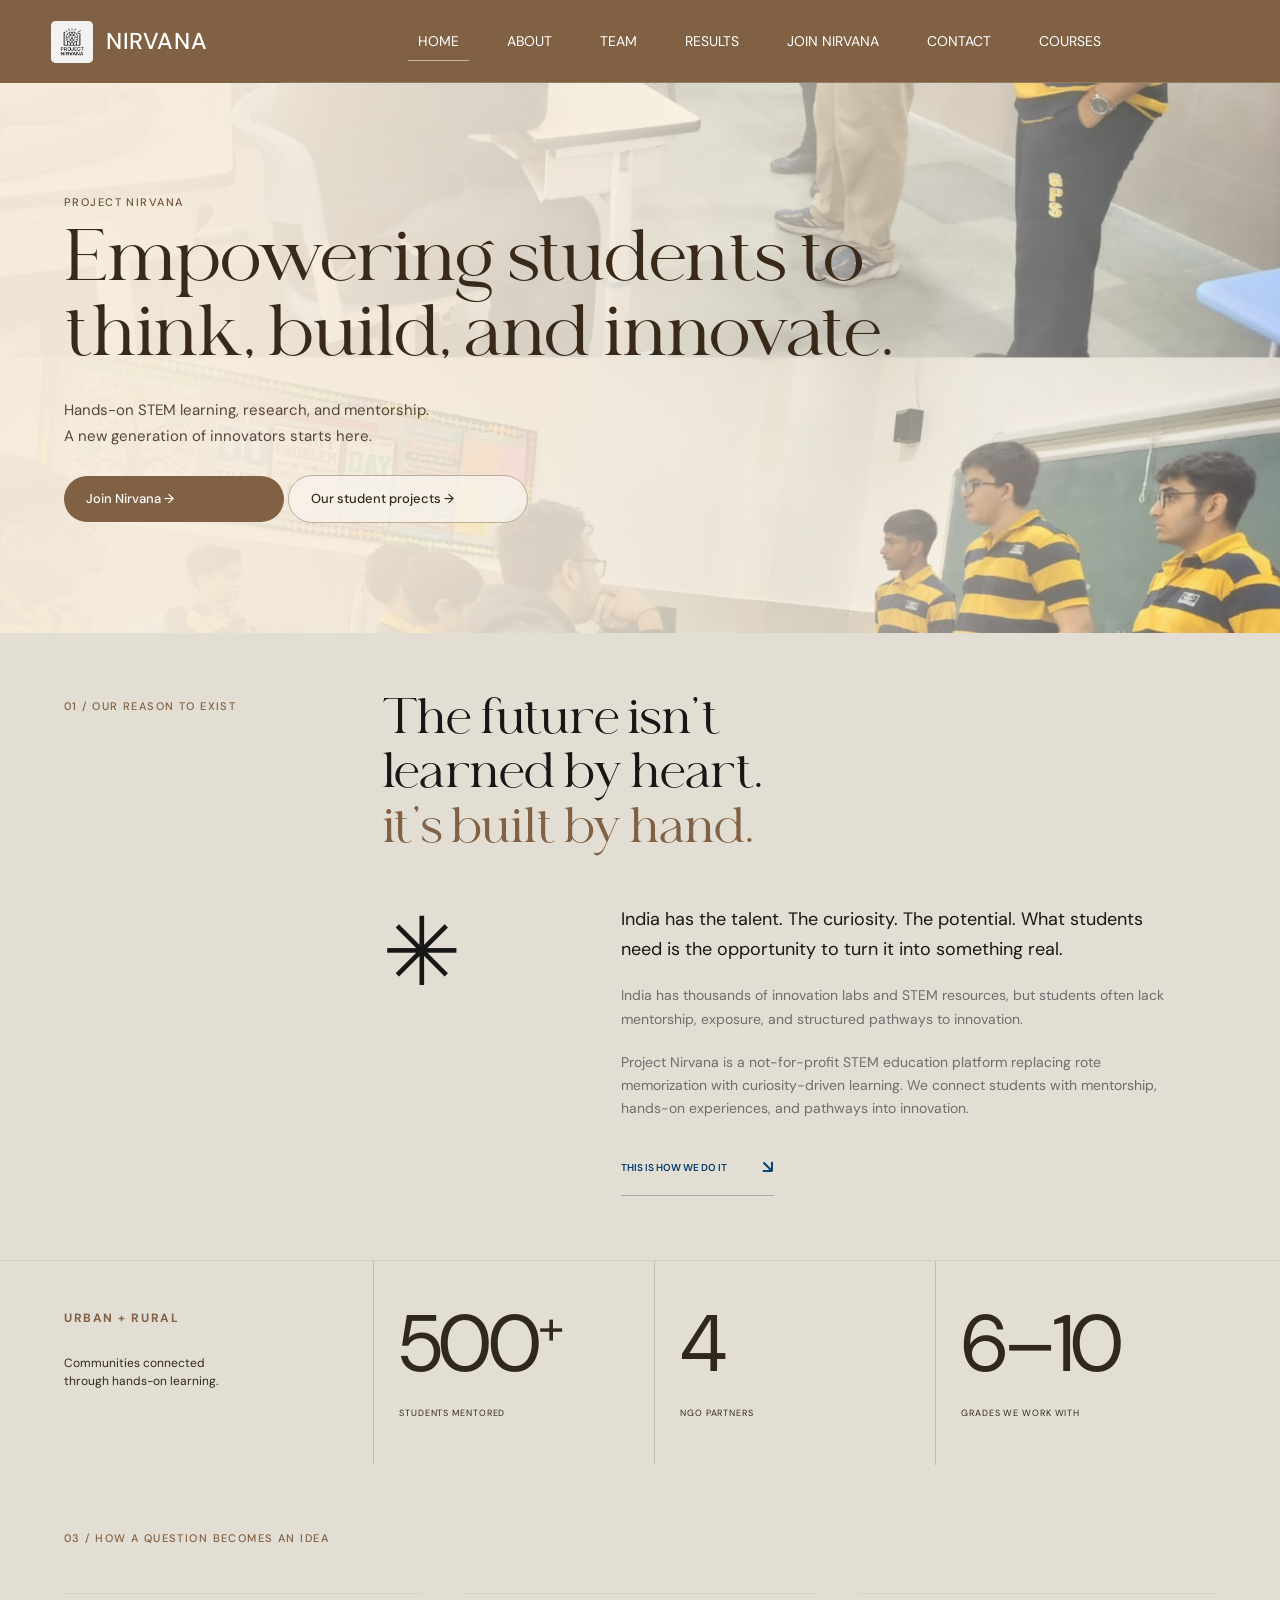
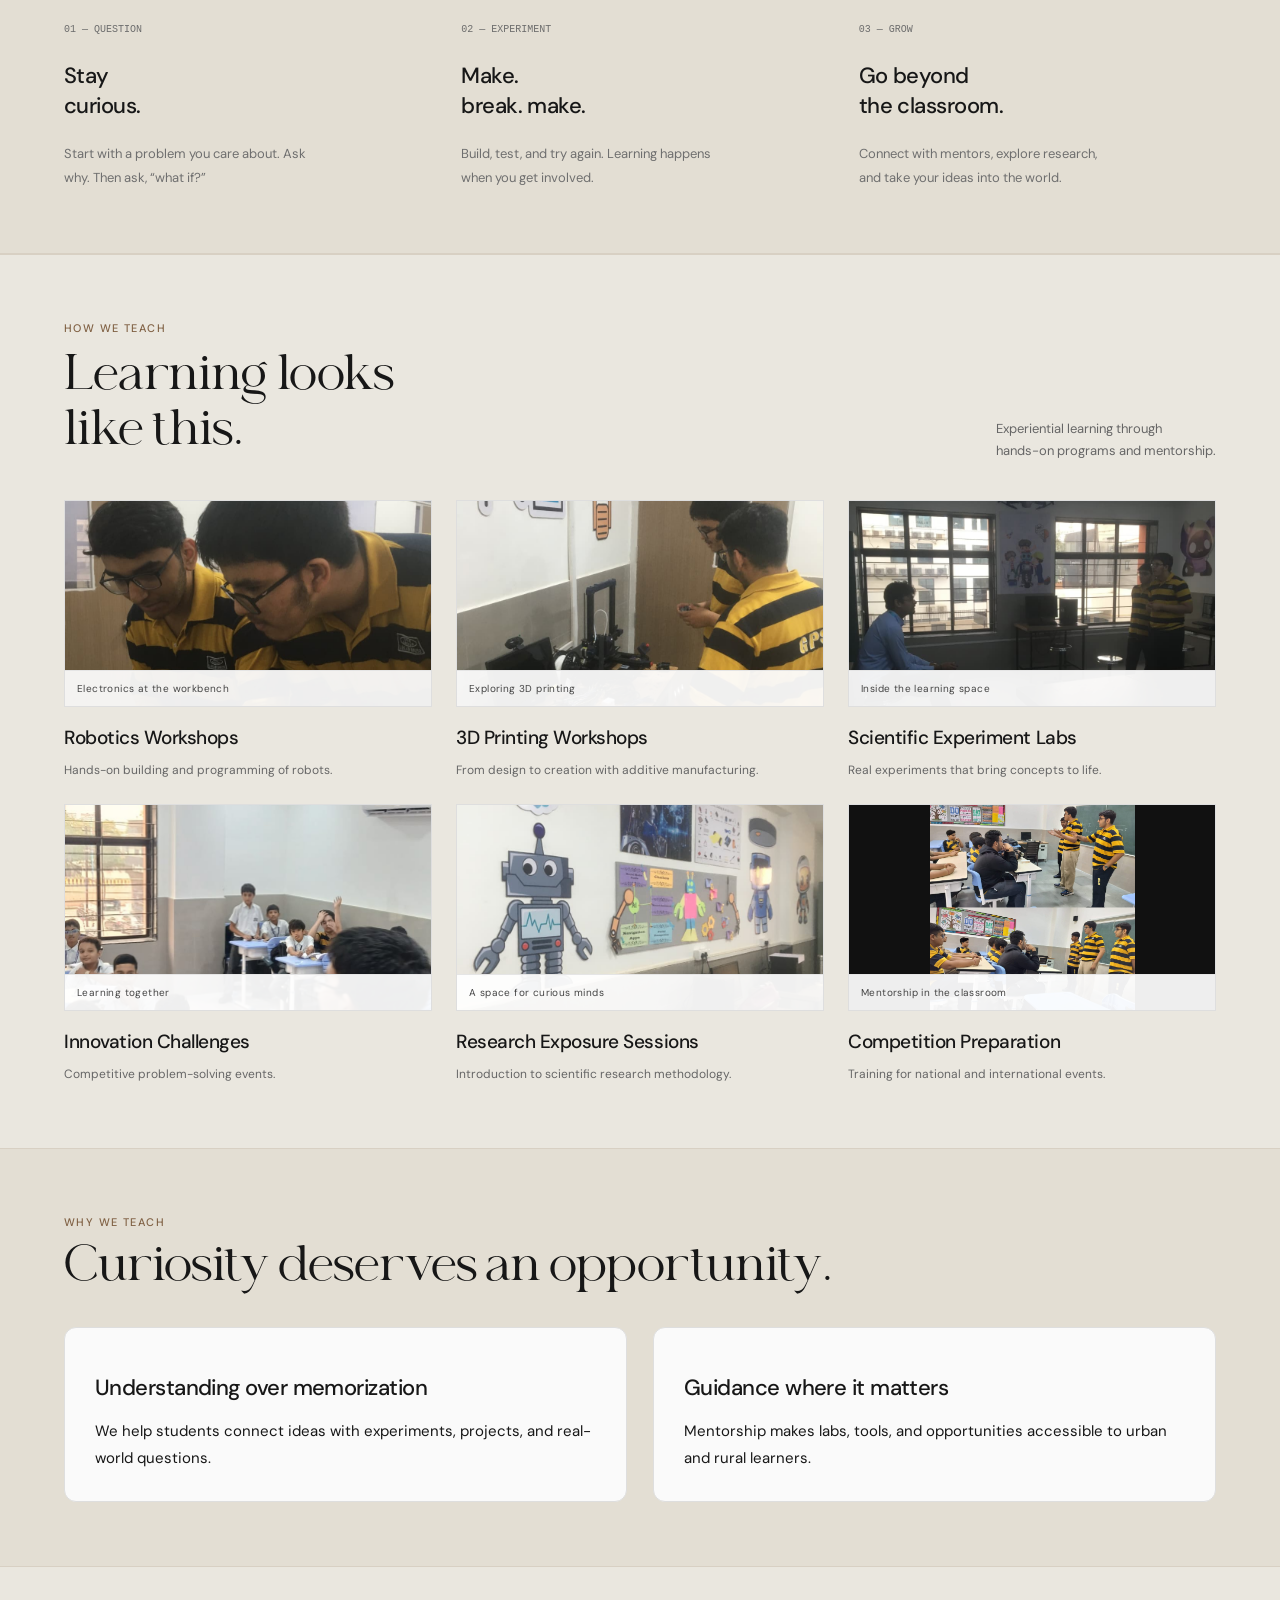
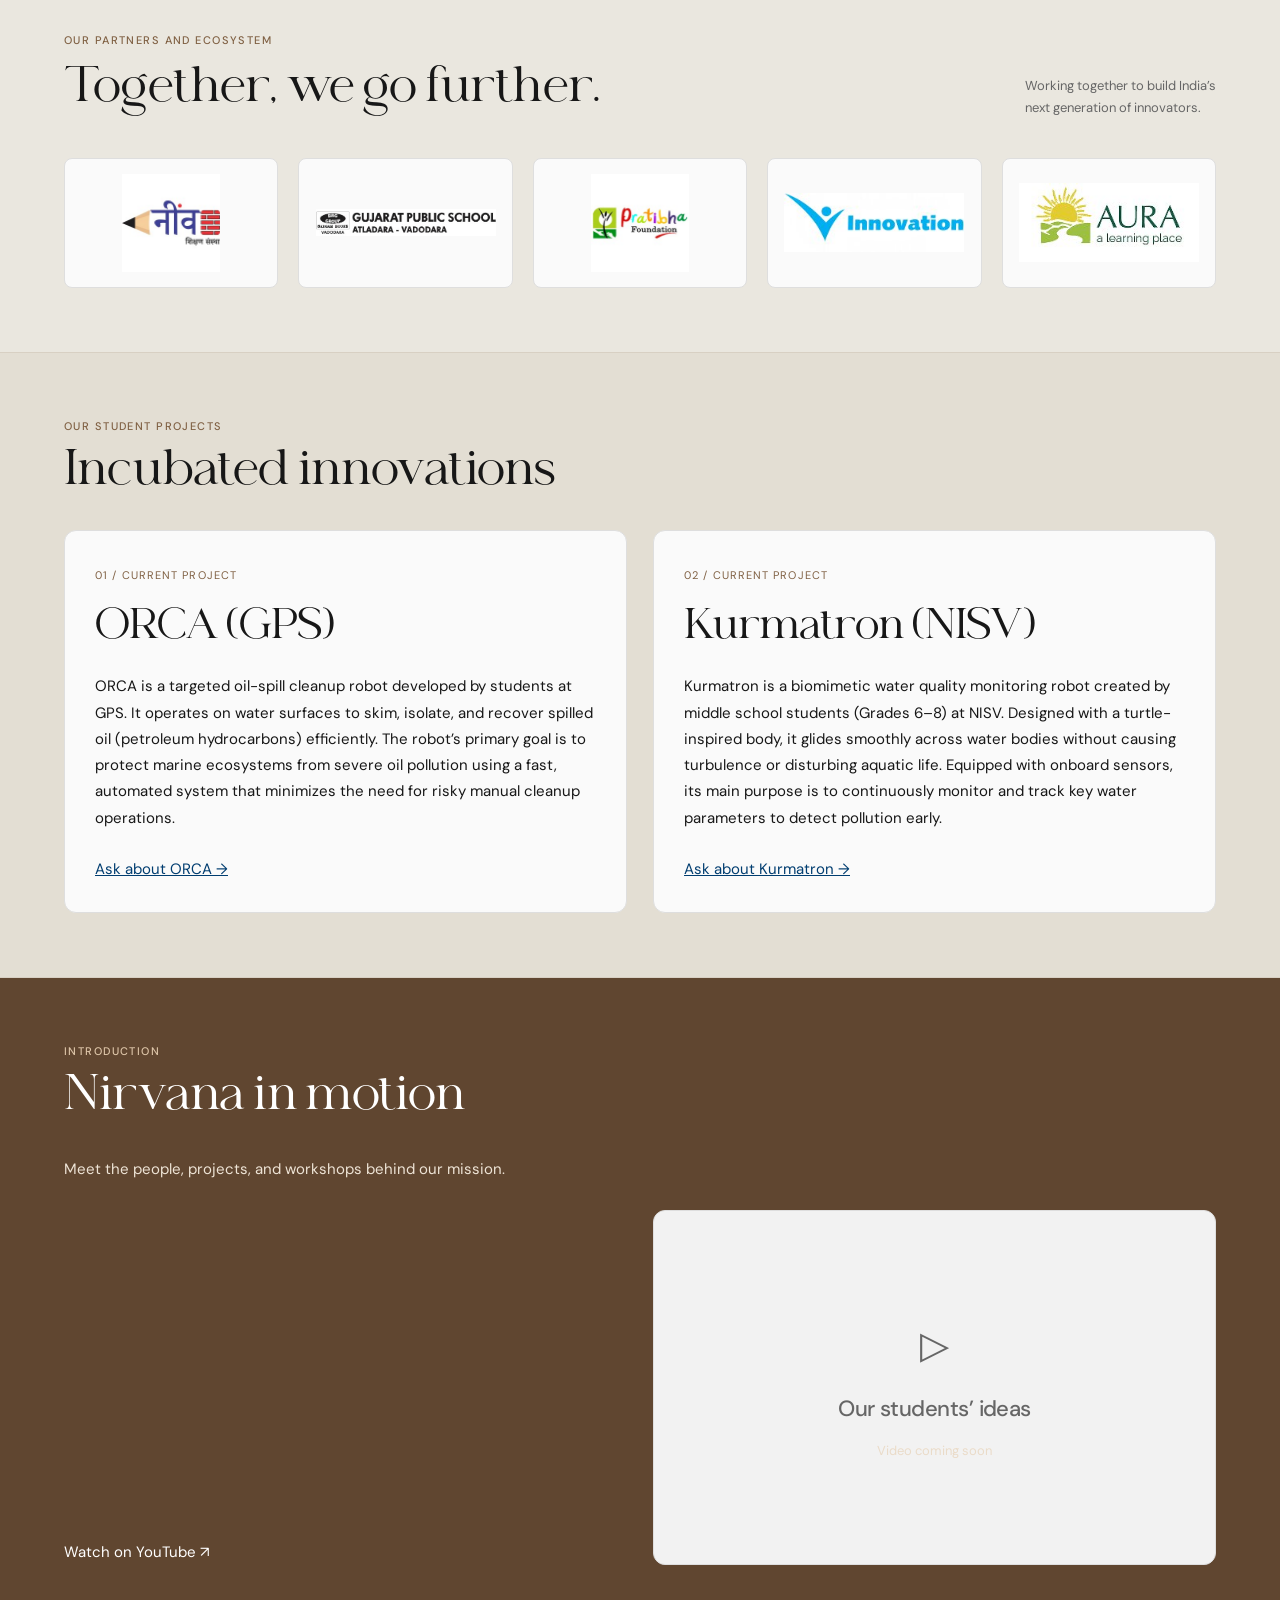
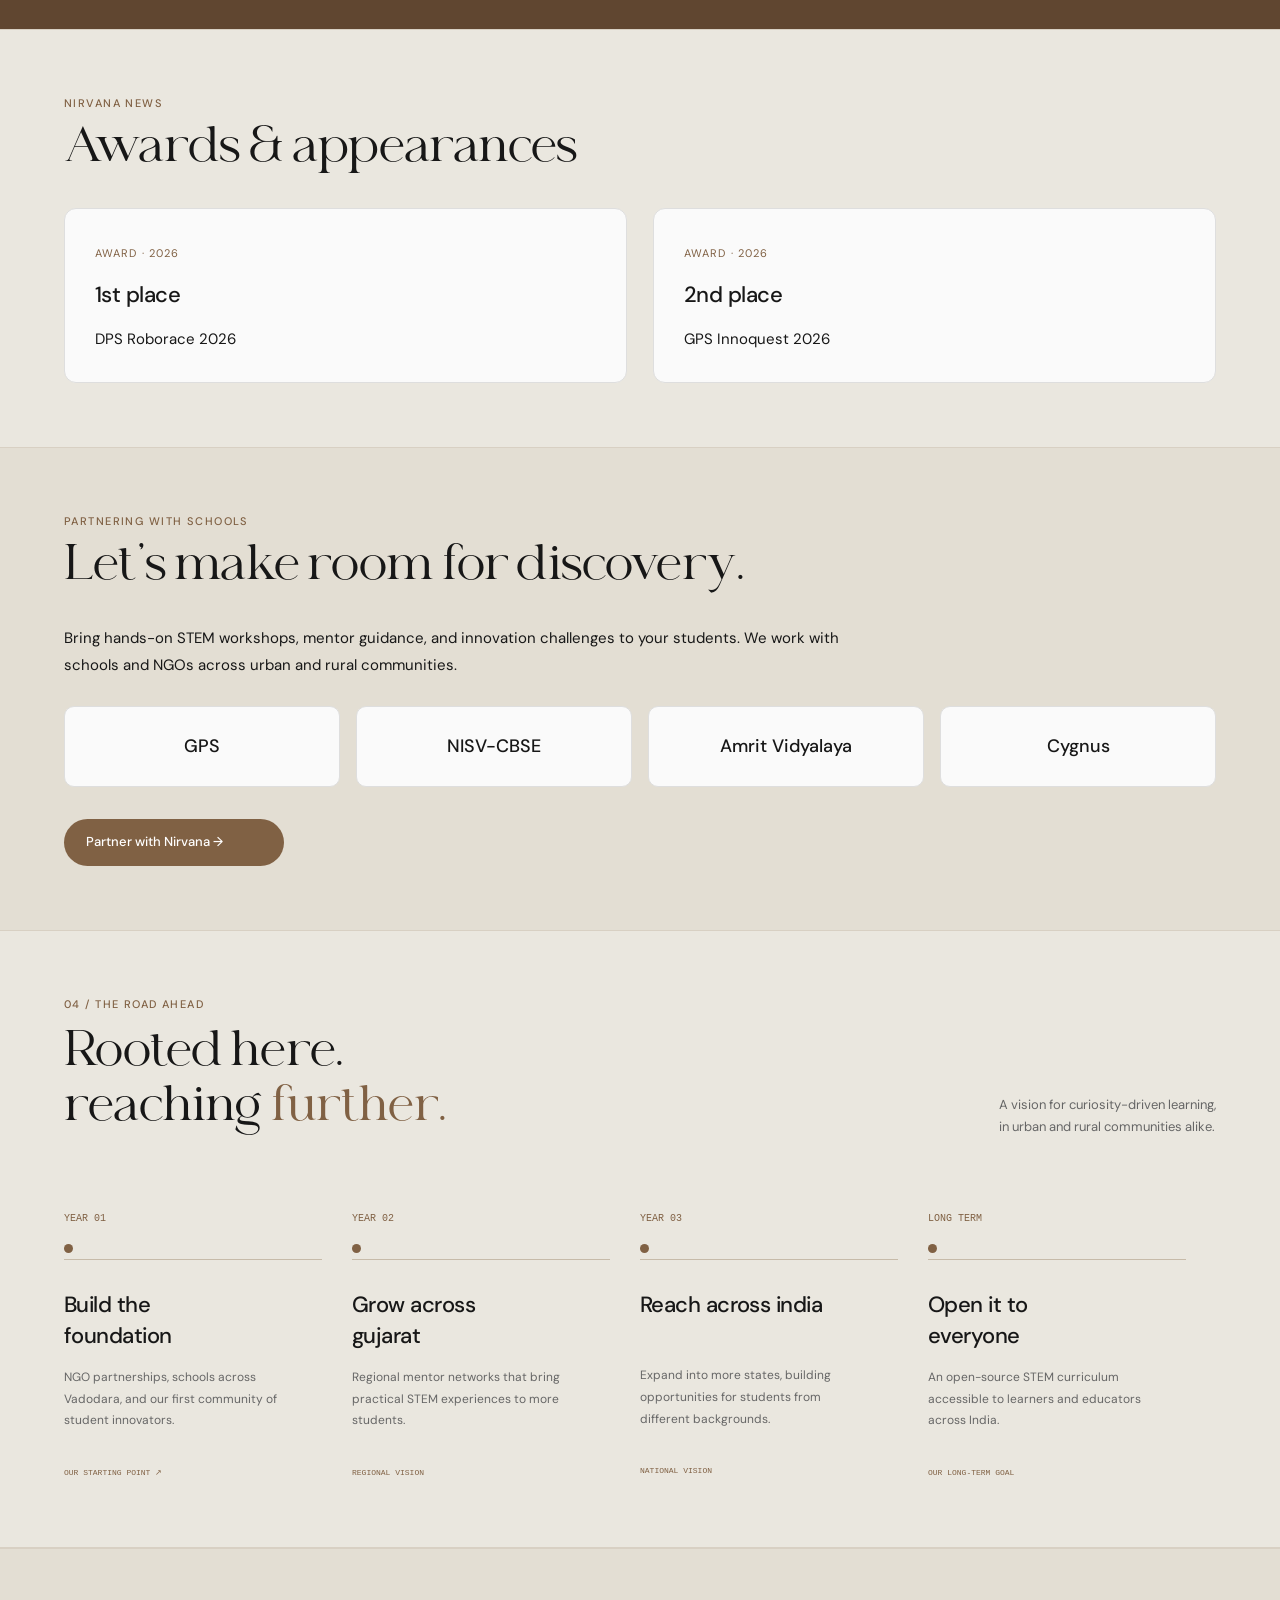
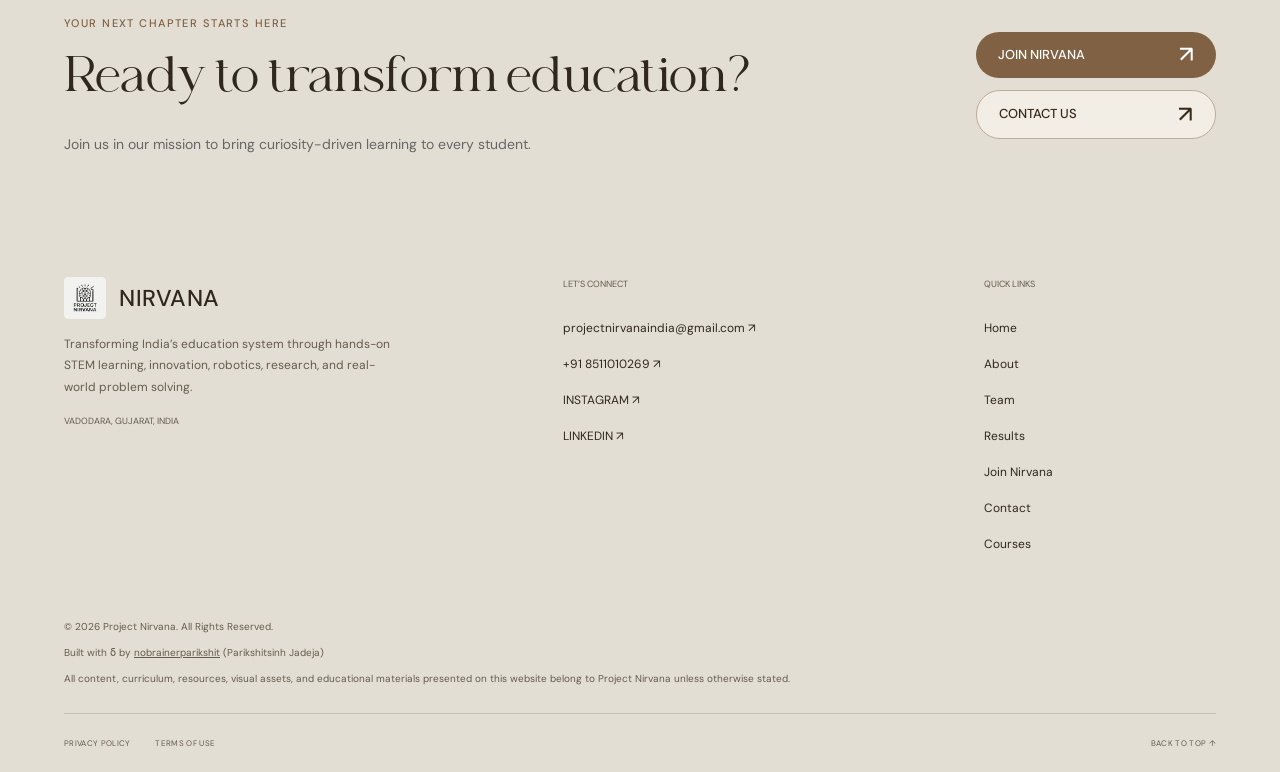
==== project-nirvana/index.html @ e5f267a8 "Add files via upload" ====
<!doctype html><html lang="en"><head><meta charset="utf-8"><meta name="viewport" content="width=device-width, initial-scale=1"><meta name="theme-color" content="#080808"><meta name="description" content="Project Nirvana — Empowering students to think, build, and innovate. Hands-on STEM learning, innovation, research, and mentorship in India."><title>Empowering students to think, build, and innovate | Project Nirvana</title><link rel="icon" href="favicon.svg" type="image/svg+xml"><link rel="stylesheet" href="style.css"><link rel="stylesheet" href="pages.css"><link rel="stylesheet" href="reference.css"><script src="script.js" defer></script><script src="contact.js" defer></script></head><body><a class="skip" href="#main">Skip to content</a><div class="progress" aria-hidden="true"></div><div class="announcement"><span><i></i>A NOT-FOR-PROFIT STEM EDUCATION INITIATIVE</span><span>VADODARA, INDIA ↗</span></div><header><a class="brand" href="index.html" aria-label="Project Nirvana home"><img class="brand-symbol" src="assets/logo/nirvana_logo.jpg" alt="" width="42" height="42">NIRVANA<span class="brand-note">PROJECT<br>INDIA</span></a><span class="header-note">SMALL QUESTIONS.<br>EXTRAORDINARY POSSIBILITIES.</span><a class="button yellow header-join" href="join.html">JOIN NIRVANA<span>↗</span></a><button class="menu-toggle" aria-label="Open navigation" aria-expanded="false" aria-controls="navigation">☰</button></header><nav id="navigation" aria-label="Main navigation"><a class="share" href="contact.html">LET’S BUILD THE FUTURE ↗</a><div><a href="index.html" aria-current="page">HOME</a><a href="about.html">ABOUT</a><a href="team.html">TEAM</a><a href="results.html">RESULTS</a><a href="join.html">JOIN NIRVANA</a><a href="contact.html">CONTACT</a><a href="courses.html">COURSES</a></div><span>INDIA / STEM</span></nav><main id="main"><section class="reference-hero"><div><span class="section-label">PROJECT NIRVANA</span><h1>Empowering students to<br>think, build, and innovate.</h1><p>Hands-on STEM learning, research, and mentorship.<br>A new generation of innovators starts here.</p><a class="button black" href="join.html">Join Nirvana →</a> <a class="button outlined" href="#projects">Our student projects →</a></div></section>

<section id="mission" class="mission light section"><div class="section-label reveal">01 / OUR REASON TO EXIST</div><div class="mission-body"><h2 class="reveal">The future isn’t<br>learned by heart.<br><span>it’s built by hand.</span></h2><div class="mission-detail reveal"><span class="asterisk" aria-hidden="true">✳</span><div><p>India has the talent. The curiosity. The potential. What students need is the opportunity to turn it into something real.</p><p class="muted">India has thousands of innovation labs and STEM resources, but students often lack mentorship, exposure, and structured pathways to innovation.</p><p class="muted">Project Nirvana is a not-for-profit STEM education platform replacing rote memorization with curiosity-driven learning. We connect students with mentorship, hands-on experiences, and pathways into innovation.</p><a class="text-link dark-link" href="#gallery">THIS IS HOW WE DO IT <span>↘</span></a></div></div></div></section>
<section id="impact" class="impact"><div class="impact-intro"><span class="eyebrow">URBAN + RURAL</span><p>Communities connected<br>through hands-on learning.</p></div><div class="stat"><strong data-count="500">500</strong><b>+</b><span>STUDENTS MENTORED</span></div><div class="stat"><strong data-count="4">4</strong><span>NGO PARTNERS</span></div><div class="stat"><strong>6–10</strong><span>GRADES WE WORK WITH</span></div></section>

<section class="method light section"><div class="section-label reveal">03 / HOW A QUESTION BECOMES AN IDEA</div><div class="method-grid"><article class="reveal"><span>01 — QUESTION</span><h3>Stay<br>curious.</h3><p>Start with a problem you care about. Ask why. Then ask, “what if?”</p></article><article class="reveal"><span>02 — EXPERIMENT</span><h3>Make.<br>break. make.</h3><p>Build, test, and try again. Learning happens when you get involved.</p></article><article class="reveal"><span>03 — GROW</span><h3>Go beyond<br>the classroom.</h3><p>Connect with mentors, explore research, and take your ideas into the world.</p></article></div></section>
<section class="section light gallery" id="gallery"><div class="section-heading reveal"><div><span class="section-label">HOW WE TEACH</span><h2>Learning looks<br>like this.</h2></div><p>Experiential learning through<br>hands-on programs and mentorship.</p></div><div class="photo-grid"><article class="reveal"><figure class="site-photo workshop-photo"><img src="assets/WhatsApp%20Image%202026-07-02%20at%2013.57.18.jpeg" alt="Students working together with electronics" loading="lazy" width="960" height="1280"><figcaption>Electronics at the workbench</figcaption></figure><h3>Robotics Workshops</h3><p>Hands-on building and programming of robots.</p></article><article class="reveal"><figure class="site-photo workshop-photo"><img src="assets/rw.jpeg" alt="Students beside a 3D printer and electronic components" loading="lazy" width="960" height="1280"><figcaption>Exploring 3D printing</figcaption></figure><h3>3D Printing Workshops</h3><p>From design to creation with additive manufacturing.</p></article><article class="reveal"><figure class="site-photo workshop-photo"><img src="assets/WhatsApp%20Image%202026-07-02%20at%2013.57.19.jpeg" alt="Tables and equipment in the science learning space" loading="lazy" width="960" height="1280"><figcaption>Inside the learning space</figcaption></figure><h3>Scientific Experiment Labs</h3><p>Real experiments that bring concepts to life.</p></article><article class="reveal"><figure class="site-photo workshop-photo"><img src="assets/workshops/1.jpeg" alt="A classroom session with students and mentors" loading="lazy" width="960" height="1280"><figcaption>Learning together</figcaption></figure><h3>Innovation Challenges</h3><p>Competitive problem-solving events.</p></article><article class="reveal"><figure class="site-photo workshop-photo"><img src="assets/WhatsApp%20Image%202026-07-02%20at%2013.57.20%20(1).jpeg" alt="Science and technology displays on the classroom wall" loading="lazy" width="960" height="1280"><figcaption>A space for curious minds</figcaption></figure><h3>Research Exposure Sessions</h3><p>Introduction to scientific research methodology.</p></article><article class="reveal"><figure class="site-photo workshop-photo collage-photo"><img src="assets/workshops/2.jpeg" alt="Two photographs of mentors presenting to students" loading="lazy" width="960" height="1280"><figcaption>Mentorship in the classroom</figcaption></figure><h3>Competition Preparation</h3><p>Training for national and international events.</p></article></div></section><section class="section new-section"><span class="section-label">WHY WE TEACH</span><h2>Curiosity deserves an opportunity.</h2><div class="new-grid"><article><h3>Understanding over memorization</h3><p>We help students connect ideas with experiments, projects, and real-world questions.</p></article><article><h3>Guidance where it matters</h3><p>Mentorship makes labs, tools, and opportunities accessible to urban and rural learners.</p></article></div></section><section class="section light partners-section"><div class="section-heading reveal"><div><span class="section-label">OUR PARTNERS AND ECOSYSTEM</span><h2>Together, we go further.</h2></div><p>Working together to build India’s<br>next generation of innovators.</p></div><div class="partner-strip"><div><img src="assets/partners/neev.jpg" alt="Neev Shikshan Sanstha" loading="lazy" width="180" height="100"></div><div><img src="assets/partners/gps.jpg" alt="Gujarat Public School, Atladara, Vadodara" loading="lazy" width="180" height="100"></div><div><img src="assets/partners/pratibha.jpg" alt="Pratibha Foundation" loading="lazy" width="180" height="100"></div><div><img src="assets/partners/VIC.jpg" alt="V Innovation" loading="lazy" width="180" height="100"></div><div><img src="assets/partners/aura.jpg" alt="Aura — a learning place" loading="lazy" width="180" height="100"></div></div></section>
<div id="projects"><section class="section new-section"><span class="section-label">OUR STUDENT PROJECTS</span><h2>Incubated innovations</h2><div class="new-grid"><article class="innovation"><span>01 / CURRENT PROJECT</span><h3>ORCA (GPS)</h3><p>ORCA is a targeted oil-spill cleanup robot developed by students at GPS. It operates on water surfaces to skim, isolate, and recover spilled oil (petroleum hydrocarbons) efficiently. The robot’s primary goal is to protect marine ecosystems from severe oil pollution using a fast, automated system that minimizes the need for risky manual cleanup operations.</p><a href="contact.html">Ask about ORCA →</a></article><article class="innovation"><span>02 / CURRENT PROJECT</span><h3>Kurmatron (NISV)</h3><p>Kurmatron is a biomimetic water quality monitoring robot created by middle school students (Grades 6–8) at NISV. Designed with a turtle-inspired body, it glides smoothly across water bodies without causing turbulence or disturbing aquatic life. Equipped with onboard sensors, its main purpose is to continuously monitor and track key water parameters to detect pollution early.</p><a href="contact.html">Ask about Kurmatron →</a></article></div></section></div><section class="section new-section"><span class="section-label">INTRODUCTION</span><h2>Nirvana in motion</h2><p>Meet the people, projects, and workshops behind our mission.</p><div class="new-grid"><div class="video-embed"><iframe src="https://www.youtube-nocookie.com/embed/5jcJ8ZbmPCk" title="Project Nirvana video" loading="lazy" allow="accelerometer; autoplay; clipboard-write; encrypted-media; gyroscope; picture-in-picture; web-share" referrerpolicy="strict-origin-when-cross-origin" allowfullscreen></iframe><a href="https://youtu.be/5jcJ8ZbmPCk" target="_blank" rel="noopener noreferrer">Watch on YouTube ↗</a></div><div class="video-slot"><span>▷</span><h3>Our students’ ideas</h3><p>Video coming soon</p></div></div></section><section class="section new-section"><span class="section-label">NIRVANA NEWS</span><h2>Awards & appearances</h2><div class="new-grid"><article class="award"><span>AWARD · 2026</span><h3>1st place</h3><p>DPS Roborace 2026</p></article><article class="award"><span>AWARD · 2026</span><h3>2nd place</h3><p>GPS Innoquest 2026</p></article></div></section><section class="section new-section"><span class="section-label">PARTNERING WITH SCHOOLS</span><h2>Let’s make room for discovery.</h2><p>Bring hands-on STEM workshops, mentor guidance, and innovation challenges to your students. We work with schools and NGOs across urban and rural communities.</p><ul class="school-partners" aria-label="Partner schools"><li>GPS</li><li>NISV-CBSE</li><li>Amrit Vidyalaya</li><li>Cygnus</li></ul><a class="button black" href="contact.html">Partner with Nirvana →</a></section><section id="vision" class="vision section"><div class="section-heading reveal"><div><span class="section-label">04 / THE ROAD AHEAD</span><h2>Rooted here.<br>reaching <em>further.</em></h2></div><p>A vision for curiosity-driven learning,<br>in urban and rural communities alike.</p></div><div class="roadmap"><article class="reveal"><span>YEAR 01</span><i></i><h3>Build the foundation</h3><p>NGO partnerships, schools across Vadodara, and our first community of student innovators.</p><b>OUR STARTING POINT ↗</b></article><article class="reveal"><span>YEAR 02</span><i></i><h3>Grow across gujarat</h3><p>Regional mentor networks that bring practical STEM experiences to more students.</p><b>REGIONAL VISION</b></article><article class="reveal"><span>YEAR 03</span><i></i><h3>Reach across india</h3><p>Expand into more states, building opportunities for students from different backgrounds.</p><b>NATIONAL VISION</b></article><article class="reveal"><span>LONG TERM</span><i></i><h3>Open it to everyone</h3><p>An open-source STEM curriculum accessible to learners and educators across India.</p><b>OUR LONG-TERM GOAL</b></article></div></section>
<section class="page-cta light"><div><span class="section-label">YOUR NEXT CHAPTER STARTS HERE</span><h2>Ready to transform education?</h2><p>Join us in our mission to bring curiosity-driven learning to every student.</p></div><div class="cta-buttons"><a class="button black" href="join.html">JOIN NIRVANA<span>↗</span></a><a class="button outlined" href="contact.html">CONTACT US<span>↗</span></a></div></section>
</main><footer><div class="footer-top"><div><a class="brand" href="index.html"><img class="brand-symbol" src="assets/logo/nirvana_logo.jpg" alt="" width="42" height="42">NIRVANA<span class="brand-note">PROJECT<br>INDIA</span></a><p>Transforming India’s education system through hands-on STEM learning, innovation, robotics, research, and real-world problem solving.</p><span>VADODARA, GUJARAT, INDIA</span></div><div><span>LET’S CONNECT</span><a href="mailto:projectnirvanaindia@gmail.com">projectnirvanaindia@gmail.com ↗</a><a href="https://wa.me/9185111010269" target="_blank" rel="noopener">+91 8511010269 ↗</a><a href="https://www.instagram.com/project_nirvanaindia/" target="_blank" rel="noopener">INSTAGRAM ↗</a><a href="https://www.linkedin.com/company/the-project-nirvana/" target="_blank" rel="noopener">LINKEDIN ↗</a></div><div><span>QUICK LINKS</span><a href="index.html">Home</a><a href="about.html">About</a><a href="team.html">Team</a><a href="results.html">Results</a><a href="join.html">Join Nirvana</a><a href="contact.html">Contact</a><a href="courses.html">Courses</a></div></div><div class="footer-credits"><p>© 2026 Project Nirvana. All Rights Reserved.</p><p>Built with ẟ by <a href="https://pariksh1t.netlify.app" target="_blank" rel="noopener">nobrainerparikshit</a> (Parikshitsinh Jadeja)</p><p>All content, curriculum, resources, visual assets, and educational materials presented on this website belong to Project Nirvana unless otherwise stated.</p></div><div class="footer-bottom"><a href="privacy.html">PRIVACY POLICY</a><a href="terms.html">TERMS OF USE</a><a href="#">BACK TO TOP ↑</a></div></footer></body></html>
---- project-nirvana/style.css ----
@import url('https://fonts.googleapis.com/css2?family=Barlow+Condensed:wght@600;700;800&family=DM+Sans:wght@400;500;600;700&display=swap');
:root{--ink:#131313;--yellow:#eeeeee;--paper:#ededed;--muted:#9c9c9c;--line:#363636}*{box-sizing:border-box}html{scroll-behavior:smooth;scroll-padding-top:24px}body{margin:0;background:var(--ink);color:var(--paper);font:14px 'DM Sans',Arial,sans-serif}a{color:inherit;text-decoration:none}button{font:inherit;color:inherit;cursor:pointer}button,a,summary{-webkit-tap-highlight-color:transparent}a:focus-visible,button:focus-visible,summary:focus-visible{outline:3px solid #979797;outline-offset:5px}::selection{background:var(--yellow);color:var(--ink)}.skip{position:fixed;top:-80px;left:10px;background:var(--yellow);color:var(--ink);padding:15px;z-index:30}.skip:focus{top:10px}.progress{position:fixed;top:0;left:0;width:0;height:3px;background:var(--yellow);z-index:40}.announcement{display:flex;justify-content:space-between;background:#232323;padding:10px 3%;font-size:10px;letter-spacing:.08em;border-bottom:1px solid var(--line)}.announcement i,.pulse{display:inline-block;width:6px;height:6px;background:var(--yellow);border-radius:50%;margin-right:8px}.small-arrow{margin-left:30px}header{height:90px;display:flex;align-items:center;border-bottom:1px solid var(--line);padding-left:3%;gap:40px}.brand{font-size:40px;font-weight:800;letter-spacing:-3px;display:flex;align-items:center;white-space:nowrap}.brand-i{color:var(--yellow)}.brand-note{font-size:8px;line-height:1.3;letter-spacing:.02em;font-weight:500;border-left:1px solid #7c7c7c;margin-left:16px;padding-left:13px}.header-note{font-size:10px;line-height:1.6;letter-spacing:.05em;margin-left:auto;margin-right:15px}.button{min-height:58px;display:inline-flex;align-items:center;justify-content:space-between;gap:35px;padding:20px 27px;font-size:12px;font-weight:700;transition:background .25s,color .25s,transform .25s}.button span{font-size:23px;line-height:.6;transition:transform .25s}.button:hover span{transform:translate(3px,-3px)}.yellow{background:var(--yellow);color:var(--ink)}.yellow:hover{background:#ffffff}.header-join{align-self:stretch;min-width:235px}.menu-toggle{display:none}nav{display:flex;justify-content:space-between;align-items:center;padding:16px 3%;font-size:10px;color:#b7b7b7;border-bottom:1px solid var(--line)}nav div{display:flex;gap:30px}nav a:hover{color:var(--yellow)}nav>span{font-size:9px}.share{color:#828282}.hero{position:relative;overflow:hidden;min-height:695px;padding:28px 3% 0;background:radial-gradient(ellipse at 77% 45%,#404040 0, #252525 28%,#161616 61%)}.hero-grid{position:absolute;inset:0;background-image:linear-gradient(#e4e4e409 1px,transparent 1px),linear-gradient(90deg,#e4e4e409 1px,transparent 1px);background-size:70px 70px;mask-image:linear-gradient(90deg,transparent,black)}.hero-top{position:relative;display:flex;justify-content:space-between;z-index:2}.eyebrow{font-size:10px;letter-spacing:.08em}.pulse{animation:pulse 2s infinite}#motion-toggle{border:0;background:none;color:#b4b4b4;font-size:9px}.hero-copy{position:relative;z-index:2;padding-top:43px;width:65%}h1,h2,h3,p{margin:0}h1,h2,h3{font-family:'Barlow Condensed','Arial Narrow',Impact,sans-serif;font-weight:700;letter-spacing:-.025em}h1{font-size:clamp(76px,8.4vw,137px);line-height:.87}.line{display:block;overflow:hidden}.line>span{display:block;animation:enter 1s cubic-bezier(.16,1,.3,1) both}.line:nth-child(2)>span{animation-delay:.12s}.line:nth-child(3)>span{animation-delay:.24s}em{font-style:normal}h1 em:not(.yellow-text){color:#f1f1f1}.yellow-text{color:var(--yellow)}.hero-copy p{font-size:14px;line-height:1.65;color:#c2c2c2;margin:26px 0}.hero-actions{display:flex;align-items:center;gap:26px}.text-link{display:inline-flex;align-items:center;gap:35px;font-size:10px;font-weight:600;border-bottom:1px solid #686868;padding:12px 0;transition:color .2s}.text-link:hover{color:var(--yellow)}.text-link span{font-size:18px}.hero-bottom{position:relative;z-index:2;border-top:1px solid #5b5b5b66;display:flex;justify-content:space-between;margin-top:48px;padding:20px 0;font-size:9px;letter-spacing:.06em;color:#a1a1a1}.lab-art{position:absolute;right:1%;top:75px;width:47%;height:530px}.robot{position:absolute;inset:0;width:100%;height:100%;filter:drop-shadow(0 35px 25px #00000066);animation:float 6s ease-in-out infinite;transform:rotate(-7deg)}.orbit{position:absolute;border:1px solid #dadada28;border-radius:50%;left:10%;top:6%;width:83%;aspect-ratio:1}.orbit-a{transform:rotate(-30deg) scaleY(.65)}.orbit-b{transform:rotate(38deg) scaleX(.6)}.orbit-c{inset:7% auto auto 11%;animation:orbit 30s linear infinite}.orbit-c:after{content:'';position:absolute;top:15%;left:13%;height:8px;width:8px;border-radius:50%;background:var(--yellow);box-shadow:0 0 25px #eeeeeeaa}.art-label{font:9px/1.8 monospace;color:#cacaca;position:absolute;letter-spacing:.04em}.art-label span{color:#8a8a8a}.top-label{top:0;right:10px}.bottom-label{left:15%;bottom:0}.coordinate{font:9px/1.5 monospace;color:#707070;position:absolute;right:0;bottom:0}.art-cross{position:absolute;font:24px monospace;color:#a4a4a4}.cross-a{top:10%;left:10%}.cross-b{bottom:14%;right:4%}.spark{animation:pulse 3s infinite}.ticker{background:var(--yellow);color:var(--ink);overflow:hidden;border-block:1px solid var(--yellow);padding:16px 0}.ticker>div{display:flex;width:max-content;animation:marquee 27s linear infinite}.ticker span{white-space:nowrap;font-family:'Barlow Condensed',Impact,sans-serif;font-weight:700;font-size:43px;letter-spacing:-.01em}.ticker b{font-size:36px;margin:0 35px;font-weight:500}.section{padding:100px 5%}.light{background:var(--paper);color:var(--ink)}.section-label{font-size:10px;letter-spacing:.08em;display:block}.mission{display:grid;grid-template-columns:1fr 3fr;gap:40px}.mission h2{font-size:clamp(50px,5.8vw,86px);line-height:.98}.mission h2 span{color:#818181}.mission-detail{display:grid;grid-template-columns:1fr 3fr;gap:40px;margin-top:45px}.asterisk{font-size:95px;line-height:1}.mission-detail p{font-size:18px;line-height:1.65;max-width:560px}.mission-detail .muted{font-size:14px;color:#6e6e6e;margin:20px 0}.dark-link{color:var(--ink);border-color:#aaaaaa}.dark-link:hover{color:#5f5f5f}.impact{display:grid;grid-template-columns:1.1fr 1fr 1fr 1fr;background:var(--yellow);color:var(--ink);padding:0 5%}.impact>div{padding:43px 25px;border-left:1px solid #14141433}.impact>div:first-child{border-left:0;padding-left:0}.impact-intro .eyebrow{font-size:12px;font-weight:700;line-height:1.5}.impact-intro p{font-size:12px;margin-top:23px;line-height:1.5}.stat strong,.stat b{font:700 80px/1 'Barlow Condensed',Impact,sans-serif}.stat b{font-size:48px;vertical-align:top}.stat>span{display:block;font-size:9px;letter-spacing:.1em;margin-top:22px}.section-heading{display:flex;align-items:end;justify-content:space-between;gap:35px;margin-bottom:50px}.section-heading h2{font-size:clamp(50px,6vw,84px);line-height:.98;margin-top:24px}.section-heading h2 em{color:var(--yellow)}.section-heading p{font-size:13px;line-height:1.7;color:#a3a3a3}.program-layout{display:grid;grid-template-columns:1fr 1.35fr;gap:5%}.program-art{min-height:415px;background:#2c2c2c;position:relative;overflow:hidden;padding:24px;display:flex;flex-direction:column;justify-content:space-between}.blueprint-grid{position:absolute;inset:0;background-image:linear-gradient(#c4c4c412 1px,transparent 1px),linear-gradient(90deg,#c4c4c412 1px,transparent 1px);background-size:35px 35px}.mono,#program-caption{font:9px monospace;color:#c2c2c2;z-index:1}.art-corner{position:absolute;right:20px;bottom:20px;color:var(--yellow);font-size:24px}#program-glyph{font:230px/1 Arial,sans-serif;text-align:center;color:var(--yellow);position:relative;animation:float 7s ease-in-out infinite;text-shadow:16px 16px 0 #eeeeee18}details{border-top:1px solid #464646}details:last-child{border-bottom:1px solid #464646}summary{list-style:none;display:flex;align-items:center;gap:20px;padding:24px 0;cursor:pointer}summary::-webkit-details-marker{display:none}summary>span{font:10px monospace;color:#868686}summary h3{font-size:25px;letter-spacing:0;font-weight:600}summary b{margin-left:auto;color:#d7d7d7;font-size:23px;font-weight:400;transition:transform .3s}details[open] summary{color:var(--yellow)}details[open] summary b{transform:rotate(45deg);color:var(--yellow)}.detail-content{padding:0 34px 27px;animation:fade .4s}.detail-content p{color:#b1b1b1;line-height:1.8;font-size:13px}.detail-content a{font-size:9px;color:var(--yellow);display:inline-block;margin-top:20px}.method-grid{display:grid;grid-template-columns:repeat(3,1fr);gap:40px;margin-top:45px}.method-grid article{border-top:1px solid #a9a9a9;padding-top:20px}.method-grid article>span{font:10px monospace;color:#6d6d6d}.method h3{font-size:46px;line-height:1.05;margin:30px 0 20px}.method p{font-size:13px;line-height:1.8;color:#6f6f6f;max-width:260px}.roadmap{display:grid;grid-template-columns:repeat(4,1fr);margin-top:65px}.roadmap article{position:relative;padding-right:30px}.roadmap article>span{font:10px monospace;color:var(--yellow)}.roadmap i{display:block;height:1px;background:#4a4a4a;margin:30px 0}.roadmap i:before{content:'';position:absolute;width:9px;height:9px;background:var(--yellow);border-radius:50%;top:41px}.roadmap h3{font-size:27px;max-width:185px;line-height:1.05;min-height:60px}.roadmap p{font-size:12px;color:#9a9a9a;line-height:1.8;margin:15px 0 25px;max-width:220px}.roadmap b{font:8px monospace;color:#909090}.roadmap article:first-child b{color:var(--yellow)}.contact{background:var(--yellow);color:var(--ink);padding:38px 5% 60px;position:relative;overflow:hidden}.contact-top{display:flex;justify-content:space-between;font-size:10px}.contact h2{font-size:clamp(70px,11.8vw,175px);line-height:.89;position:relative;margin:60px 0 45px}.contact h2>span:not(.contact-star){color:#696969}.contact-star{position:absolute;right:0;top:0;font-family:Arial;font-weight:400;animation:orbit 30s linear infinite}.contact-actions{display:flex;gap:14px}.black{background:var(--ink);color:var(--yellow);min-width:220px}.black:hover{background:#383838}.outlined{border:1px solid #14141488;min-width:240px}.outlined:hover{background:#131313;color:var(--yellow)}.contact>p{font-size:11px;margin-top:24px}footer{padding:55px 5% 0}.footer-top{display:grid;grid-template-columns:1.2fr 1fr .6fr;gap:35px;padding-bottom:55px}.footer-top .brand{align-self:start}.footer-top>div{display:flex;flex-direction:column;gap:15px;font-size:12px}.footer-top>div>span{font-size:9px;color:#8c8c8c;margin-bottom:10px}.footer-top a:hover{color:var(--yellow)}.footer-bottom{border-top:1px solid #3b3b3b;padding:22px 0;display:flex;justify-content:space-between;font-size:8px;color:#959595;letter-spacing:.04em}.js .reveal{opacity:0;transform:translateY(30px);transition:opacity .85s,transform .85s cubic-bezier(.16,1,.3,1)}.js .reveal.visible{opacity:1;transform:none}.motion-paused *,.motion-paused *:before,.motion-paused *:after{animation-play-state:paused!important}.motion-paused{scroll-behavior:auto}.motion-paused .reveal{transition:none}.motion-paused .line>span{animation:none;transform:none}.motion-paused .reveal{opacity:1;transform:none}@keyframes enter{from{transform:translateY(110%)}to{transform:translateY(0)}}@keyframes fade{from{opacity:0;transform:translateY(-8px)}to{opacity:1;transform:none}}@keyframes float{0%,100%{transform:translateY(0) rotate(-7deg)}50%{transform:translateY(-14px) rotate(-4deg)}}@keyframes orbit{to{transform:rotate(360deg)}}@keyframes pulse{50%{opacity:.35}}@keyframes marquee{to{transform:translateX(-50%)}}
@media(min-width:1600px){.hero{min-height:820px}.lab-art{height:630px}.hero-copy{padding-top:60px}.hero-bottom{margin-top:70px}}@media(max-width:1000px){nav div{gap:16px}.share{display:none}.hero{min-height:660px}.hero-copy{width:75%}.lab-art{right:-7%;width:55%;top:100px;opacity:.8}.hero-copy p{max-width:300px}.hero h1{font-size:90px}.hero-bottom{margin-top:55px}.section{padding:75px 5%}.mission{grid-template-columns:1fr;gap:30px}.mission-detail{grid-template-columns:1fr 4fr}.contact-actions .button{min-width:0;flex:1;padding:20px 16px;font-size:10px;gap:12px}.footer-top{grid-template-columns:1fr 1fr}.footer-top>.brand{grid-column:1/-1}}
@media(max-width:650px){.announcement{padding:10px 5%;font-size:8px}.announcement>span:last-child{display:none}header{height:76px;padding:0 5%;gap:15px;justify-content:space-between}.brand{font-size:33px}.brand-note{font-size:7px;margin-left:12px;padding-left:10px}.header-note,.header-join{display:none}.menu-toggle{display:block;background:none;border:1px solid #525252;padding:8px 12px;font-size:21px}nav{padding:0;display:none}nav.open{display:block;padding:25px 5%}nav div{display:flex;flex-direction:column;gap:24px}nav>span{display:none}.hero{padding:22px 5% 0;min-height:900px}.hero-top{gap:10px}.eyebrow{font-size:8px}#motion-toggle{font-size:8px;white-space:nowrap}.hero-copy{width:100%;padding-top:36px}.hero h1{font-size:clamp(63px,15.5vw,100px)}.hero-copy p{font-size:13px;margin-top:23px}.hero-actions{gap:15px;align-items:flex-start;flex-direction:column}.hero-actions .button{min-width:210px}.hero-actions .text-link{font-size:9px}.lab-art{width:90%;right:0;top:475px;height:340px;opacity:1}.top-label{right:8%;top:20px;font-size:7px}.bottom-label{left:0;font-size:7px;bottom:0}.coordinate{right:5%;font-size:7px}.hero-bottom{margin-top:350px;padding:16px 0;font-size:7px;gap:25px;align-items:center}.hero-bottom>span{max-width:175px}.hero-bottom a{white-space:nowrap}.ticker{padding:13px 0}.ticker span{font-size:33px}.ticker b{font-size:26px;margin:0 20px}.section{padding:58px 5%}.section-label{font-size:9px}.mission h2{font-size:47px}.mission-detail{gap:20px;grid-template-columns:45px 1fr;margin-top:32px}.asterisk{font-size:48px}.mission-detail p{font-size:16px}.mission-detail .muted{font-size:12px}.impact{grid-template-columns:1fr 1fr}.impact>div{padding:25px 18px;border-bottom:1px solid #14141433}.impact>div:nth-child(3){border-left:0;padding-left:0}.stat strong{font-size:65px}.stat>span{font-size:8px;margin-top:12px}.impact-intro .eyebrow{font-size:10px}.impact-intro p{font-size:10px;margin-top:15px}.section-heading{display:block;margin-bottom:30px}.section-heading h2{font-size:49px;margin-top:20px}.section-heading p{margin-top:25px;font-size:12px}.program-layout{grid-template-columns:1fr;gap:25px}.program-art{min-height:280px;max-height:280px}#program-glyph{font-size:160px}summary{gap:13px;padding:22px 0}summary h3{font-size:23px}.method-grid{grid-template-columns:1fr;gap:35px}.method-grid article{display:grid;grid-template-columns:1fr 1fr;gap:20px}.method-grid article>span{grid-column:1/-1}.method h3{font-size:35px;margin:0}.method p{font-size:12px}.roadmap{grid-template-columns:1fr 1fr;gap:40px 20px;margin-top:45px}.roadmap article{padding-right:0}.roadmap h3{font-size:25px}.roadmap p{font-size:11px}.roadmap b{font-size:7px}.contact{padding:25px 5% 40px}.contact-top>span:last-child{display:none}.contact h2{font-size:17vw;margin:40px 0 30px}.contact-star{display:none}.contact-actions{flex-direction:column}.contact-actions .button{padding:20px;font-size:11px}.contact>p{font-size:10px;line-height:1.6}.footer-top{grid-template-columns:1fr;gap:35px}.footer-top>div{font-size:11px}.footer-bottom{flex-wrap:wrap;gap:20px}.footer-bottom>span:nth-child(2){display:none}footer{padding-top:40px}}
@media(prefers-reduced-motion:reduce){html{scroll-behavior:auto}*,*:before,*:after{animation:none!important;transition:none!important}.js .reveal{opacity:1;transform:none}}
.motion-paused .detail-content{animation:none;opacity:1;transform:none}

/* Monochrome interface; image elements retain their original colors. */
:root{--ink:#080808;--yellow:#ffffff;--paper:#ffffff;--muted:#999999;--line:#333333}.hero{background:#080808}.hero-grid{opacity:.5}.yellow:hover{background:#d8d8d8}.contact h2>span:not(.contact-star){color:#666666}.contact .outlined:hover{background:#080808;color:#ffffff}.black:hover{background:#333333}.dark-link:hover{color:#666666}.photo-placeholder{margin:0;position:relative;overflow:hidden;background:#181818;border:1px solid #444444;display:flex;align-items:center;justify-content:center;aspect-ratio:4/3;color:#999999}.photo-placeholder:before,.photo-placeholder:after{content:"";position:absolute;inset:0;background:linear-gradient(to top right,transparent calc(50% - .5px),#ffffff12 50%,transparent calc(50% + .5px));pointer-events:none}.photo-placeholder:after{transform:scaleX(-1)}.placeholder-label{position:relative;z-index:1;text-align:center;padding:20px;background:#181818}.placeholder-label .photo-icon{display:block;font-size:36px;font-weight:400;margin-bottom:14px;color:#dddddd}.placeholder-label strong{display:block;font-size:11px;letter-spacing:.12em;font-weight:500;color:#dddddd}.placeholder-label small{display:block;font-size:9px;letter-spacing:.06em;margin-top:9px}.hero-photo{position:absolute;right:4%;top:100px;width:40%;height:460px;aspect-ratio:auto;transform:rotate(-3deg);animation:float 7s ease-in-out infinite}.hero-copy{width:60%}.photo-corner{position:absolute;left:18px;top:18px;font:9px monospace;letter-spacing:.08em}.photo-caption{position:absolute;bottom:18px;left:18px;right:18px;font:9px monospace;display:flex;justify-content:space-between}.gallery-heading{display:flex;justify-content:space-between;align-items:end;gap:30px;margin-bottom:35px}.gallery-heading h2{font-size:clamp(44px,5.5vw,74px);line-height:1;margin-top:20px}.gallery-heading p{font-size:12px;line-height:1.7;color:#666666}.photo-grid{display:grid;grid-template-columns:repeat(3,1fr);gap:22px}.photo-grid article>h3{font-size:25px;margin-top:18px}.photo-grid article>p{font-size:12px;color:#666666;margin-top:8px;line-height:1.7}.gallery .photo-placeholder{background:#eeeeee;border-color:#cccccc;color:#666666}.gallery .placeholder-label{background:#eeeeee}.gallery .placeholder-label strong,.gallery .photo-icon{color:#666666}.gallery .photo-placeholder:before,.gallery .photo-placeholder:after{background:linear-gradient(to top right,transparent calc(50% - .5px),#00000015 50%,transparent calc(50% + .5px))}.photo-placeholder img{display:block;width:100%;height:100%;object-fit:cover;position:absolute;inset:0;z-index:2;filter:none}.gallery{border-top:1px solid #cccccc}@media(max-width:1000px){.hero-photo{right:3%;width:38%;top:140px;height:370px}.hero-copy{width:70%}}@media(max-width:650px){.hero-copy{width:100%}.hero-photo{top:510px;left:5%;right:5%;width:90%;height:300px;transform:none}.photo-grid{grid-template-columns:1fr;gap:35px}.gallery-heading{display:block}.gallery-heading p{margin-top:20px}.hero-photo .placeholder-label strong{font-size:10px}}
@media(max-width:650px){.hero-photo{position:relative;top:auto;left:auto;right:auto;width:100%;height:300px;margin:45px 0 0;animation:none}.hero-bottom{margin-top:30px}.hero{min-height:0}}
---- project-nirvana/pages.css ----
/* Shared multipage layouts. All interface colors are neutral; photography retains color. */
nav a[aria-current="page"]{color:#fff;border-bottom:1px solid #fff;padding-bottom:5px}nav div{gap:24px}nav{min-height:49px}main{animation:page-in .5s ease-out}.page-hero{padding:30px 5% 80px;border-bottom:1px solid #333;background:linear-gradient(120deg,#080808,#191919);position:relative;overflow:hidden}.page-hero:after{content:'+';font:400 260px/1 'DM Sans',Arial,sans-serif;position:absolute;right:5%;bottom:10px;color:#ffffff08;pointer-events:none}.page-hero h1{font-size:clamp(66px,8vw,120px);line-height:.94;margin:65px 0 30px;max-width:1050px;text-wrap:balance}.page-hero>p{font-size:17px;line-height:1.8;max-width:770px;color:#aaa;position:relative;z-index:1}.page-hero>.button{margin-top:32px}.page-hero .hero-top{border-bottom:1px solid #333;padding-bottom:24px}.hero-copy>p{max-width:470px}.page-cta{display:flex;justify-content:space-between;align-items:center;gap:50px;padding:65px 5%;border-top:1px solid #ccc}.page-cta h2{font-size:clamp(48px,5.5vw,80px);line-height:1;margin:22px 0}.page-cta p{font-size:14px;line-height:1.8;max-width:650px;color:#666}.cta-buttons{display:flex;flex-direction:column;gap:12px;min-width:235px}.section-links{margin-top:35px}.topic-list{display:grid;grid-template-columns:repeat(3,1fr);gap:0 35px;margin:10px 0 28px}.topic-list>span{display:flex;align-items:center;gap:20px;border-top:1px solid #ccc;padding:21px 0;font-size:16px}.topic-list small{font:9px monospace;color:#777}.photo-grid{row-gap:42px}.photo-grid h3{text-transform:uppercase}.gap-grid{display:grid;grid-template-columns:repeat(5,1fr);gap:25px}.gap-grid article{border-top:1px solid #555;padding-top:22px}.gap-grid strong{display:block;font:700 68px/1 'Barlow Condensed',Impact,sans-serif}.gap-grid article>span{display:block;min-height:48px;font-size:11px;color:#aaa;line-height:1.6;margin:12px 0 25px}.gap-grid h3{font-size:26px;line-height:1.1;margin:18px 0}.gap-grid p{font-size:12px;line-height:1.7;color:#999}.source-note{font-size:11px;line-height:1.7;color:#888;margin-top:35px;max-width:800px}.light .source-note{color:#666}.partner-strip{display:grid;grid-template-columns:repeat(5,1fr);gap:20px}.partner-strip>div{height:130px;display:flex;justify-content:center;align-items:center;background:#fff;border:1px solid #ddd;padding:15px}.partner-strip img{max-width:100%;max-height:100%;object-fit:contain}.story-layout{display:grid;grid-template-columns:1fr 1fr;gap:7%;align-items:start}.story-image{position:sticky;top:25px}.story-image img{width:100%;height:auto;max-height:650px;object-fit:cover}.prose h2{font-size:clamp(42px,4.6vw,67px);line-height:1.05;margin:24px 0}.prose h3{font-size:27px;margin:30px 0 10px}.prose p{font-size:15px;line-height:1.9;color:#aaa;max-width:840px;margin-bottom:22px}.light.prose p,.light .prose p{color:#666}.prose p a{text-decoration:underline;text-underline-offset:4px}.wide-copy{font-size:17px;line-height:1.9;max-width:880px;color:#aaa;margin-bottom:45px}.light .wide-copy{color:#666}.editorial-grid{display:grid;grid-template-columns:repeat(2,1fr);gap:40px 60px}.editorial-grid article{border-top:1px solid #555;padding-top:20px}.light .editorial-grid article{border-color:#ccc}.item-number{font:10px monospace;color:#888;letter-spacing:.1em}.editorial-grid h3{font-size:36px;margin:22px 0 14px;text-transform:uppercase}.editorial-grid p{font-size:14px;line-height:1.8;color:#aaa;max-width:500px}.light .editorial-grid p{color:#666}.metric-grid{display:grid;grid-template-columns:repeat(4,1fr);border-block:1px solid #ccc;margin-top:40px}.metric-grid>div{padding:30px 25px;border-left:1px solid #ccc;min-width:0}.metric-grid>div:first-child{border-left:0;padding-left:0}.metric-grid strong{display:block;font:700 clamp(35px,4vw,65px)/1.05 'Barlow Condensed',Impact,sans-serif}.metric-grid span{display:block;font-size:11px;line-height:1.6;margin-top:18px;color:#666}.team-grid{display:grid;grid-template-columns:repeat(2,minmax(0,1fr));gap:60px 40px}.team-card{border-bottom:1px solid #ccc;padding-bottom:30px}.portrait{position:relative;overflow:hidden;background:#eee;aspect-ratio:5/4}.portrait img{width:100%;height:100%;object-fit:cover;object-position:center 25%;filter:none;transition:transform .6s}.team-card:hover .portrait img{transform:scale(1.035)}.portrait>span{position:absolute;bottom:15px;left:15px;background:#080808;color:#fff;padding:10px;font:9px monospace;letter-spacing:.06em}.team-copy h2{font-size:37px;text-transform:uppercase;margin-top:24px}.role{font-size:12px;font-weight:600;line-height:1.7;margin:10px 0 20px}.team-copy ul{list-style:none;margin:0;padding:0}.team-copy li{font-size:12px;line-height:1.8;color:#666;border-top:1px solid #eee;padding:9px 0}.competition-grid{display:grid;grid-template-columns:repeat(3,1fr);gap:40px 25px}.competition-logo{height:170px;background:#fff;display:flex;align-items:center;justify-content:center;padding:25px;overflow:hidden}.competition-logo img{width:100%;height:100%;object-fit:contain;filter:none}.text-logo{font:700 32px/1 'Barlow Condensed',Impact,sans-serif;color:#111;text-align:center;text-transform:uppercase}.competition-grid h3{font-size:28px;margin:20px 0 12px;line-height:1.1}.competition-grid article>span{font-size:9px;color:#999;letter-spacing:.07em}.institution-list{display:grid;grid-template-columns:repeat(4,1fr);gap:25px}.institution-list figure{margin:0;border:1px solid #ddd;padding:20px}.institution-list img{width:100%;height:95px;object-fit:contain}.institution-list figcaption{font-size:11px;line-height:1.6;margin-top:20px;color:#666}.course-grid{display:grid;grid-template-columns:repeat(2,1fr);gap:0 50px}.course-grid article{padding:32px 0;border-top:1px solid #555;display:flex;flex-direction:column;align-items:start}.course-grid h3{font-size:42px;line-height:1.05;text-transform:uppercase;margin:25px 0 20px}.course-grid p{font-size:14px;line-height:1.8;color:#aaa;margin-bottom:30px}.status-badge{font:9px monospace;padding:8px 12px;border:1px solid #666;letter-spacing:.1em;margin-top:auto}.contact-layout{display:grid;grid-template-columns:1fr 1fr;gap:8%}.contact-channels{display:flex;flex-direction:column;gap:14px;margin-top:40px;overflow-wrap:anywhere}.contact-channels>span{font-size:9px;color:#777;margin-top:12px;letter-spacing:.1em}.contact-channels a{font-size:14px}.contact-channels p{margin:0}form label{display:block;font-size:10px;letter-spacing:.07em;margin-bottom:12px}form input,form textarea,form select{display:block;width:100%;border:1px solid #bbb;border-radius:0;background:#fff;color:#111;padding:15px;font:14px 'DM Sans',Arial,sans-serif;margin-bottom:27px}form textarea{resize:vertical;min-height:170px}form :is(input,textarea,select):focus-visible{outline:2px solid #080808;outline-offset:3px}.form-row{display:grid;grid-template-columns:1fr 1fr;gap:20px}.form-note{font-size:11px;line-height:1.8;color:#666;margin-bottom:22px}.form-note a{text-decoration:underline}form .button{border:0}form .button:disabled{opacity:.6;cursor:wait}#form-status{font-size:13px;line-height:1.7;margin-top:20px}.footer-top>div>p{font-size:12px;color:#aaa;line-height:1.8;max-width:330px}.footer-top>div{min-width:0;overflow-wrap:anywhere}.footer-credits{font-size:10px;line-height:1.8;color:#999;max-width:750px;margin-bottom:25px}.footer-credits p{margin-top:8px}.footer-credits a{text-decoration:underline}.footer-bottom{justify-content:flex-start;gap:25px}.footer-bottom>a:last-child{margin-left:auto}@keyframes page-in{from{opacity:0;transform:translateY(8px)}to{opacity:1;transform:none}}@media(max-width:1050px){nav .share{display:none}nav div{gap:20px}.gap-grid{grid-template-columns:repeat(3,1fr)}.page-cta{gap:30px}.story-layout{gap:35px}.course-grid{gap:0 30px}}@media(max-width:750px){.page-hero{padding:25px 5% 50px}.page-hero h1{font-size:clamp(50px,10vw,75px);margin-top:40px}.page-hero>p{font-size:14px}.page-cta{flex-direction:column;align-items:stretch;padding:45px 5%;gap:28px}.page-cta h2{font-size:48px}.cta-buttons{min-width:0}.topic-list{grid-template-columns:repeat(2,1fr);gap:0 20px}.topic-list>span{font-size:13px;gap:12px}.gap-grid{grid-template-columns:repeat(2,1fr)}.gap-grid strong{font-size:60px}.gap-grid article>span{min-height:0}.partner-strip{grid-template-columns:repeat(2,1fr)}.partner-strip>div{height:115px}.story-layout,.contact-layout{grid-template-columns:1fr;gap:40px}.story-image{position:static}.story-image img{max-height:450px}.editorial-grid{gap:35px 25px}.editorial-grid h3{font-size:30px}.editorial-grid p{font-size:12px}.metric-grid{grid-template-columns:1fr 1fr}.metric-grid>div{padding:25px 18px;border-bottom:1px solid #ccc}.metric-grid>div:nth-child(3){border-left:0;padding-left:0}.team-grid{gap:40px 24px}.team-copy h2{font-size:29px}.team-copy li{font-size:11px}.portrait{aspect-ratio:4/5}.competition-grid{grid-template-columns:1fr 1fr;gap:30px 20px}.competition-logo{height:140px;padding:18px}.competition-grid h3{font-size:24px}.institution-list{grid-template-columns:1fr 1fr}.course-grid h3{font-size:34px}.course-grid p{font-size:12px}.wide-copy{font-size:14px}.hero-copy>p{max-width:440px}}@media(max-width:500px){.team-grid,.course-grid{grid-template-columns:1fr}.portrait{aspect-ratio:5/4}.team-copy h2{font-size:34px}.team-copy li{font-size:12px}.form-row{grid-template-columns:1fr;gap:0}.topic-list>span{font-size:12px}.page-hero h1{font-size:13vw}.competition-grid{gap:28px 15px}.competition-grid h3{font-size:22px}.competition-logo{height:120px}.text-logo{font-size:24px}.institution-list{gap:15px}.institution-list figure{padding:15px}.gap-grid{gap:30px 20px}.gap-grid h3{font-size:25px}.editorial-grid{grid-template-columns:1fr}.hero h1{font-size:clamp(62px,15.5vw,90px)}nav{min-height:0}.footer-bottom{gap:15px;font-size:7px}}
@media(prefers-reduced-motion:reduce){main{animation:none}.portrait img{transition:none}}
.motion-paused main{animation:none;opacity:1;transform:none}

/* More compact team layout and photo slots. */
.team-page .page-hero{padding-bottom:50px}
.team-page .page-hero h1{font-size:clamp(52px,6.3vw,92px);margin:40px 0 24px}
.team-page .page-hero>p{font-size:15px;max-width:650px}
.team-page .team-grid{grid-template-columns:repeat(3,minmax(0,1fr));gap:42px 28px;max-width:1400px;margin-inline:auto}
.team-page .team-grid .portrait{aspect-ratio:4/3;max-height:280px;background:#eeeeee}
.team-page .portrait img{object-fit:contain;object-position:center}
.team-page .team-copy h2{font-size:29px;margin-top:19px}
.team-page .role{font-size:11px;margin:8px 0 15px}
.team-page .team-copy li{padding:7px 0;line-height:1.7}
.team-page .team-grid .team-card{padding-bottom:22px}
.team-page .section:has(.team-grid){padding-block:60px}
.photo-grid .photo-placeholder,.story-layout>.photo-placeholder,.story-layout>div>.photo-placeholder{aspect-ratio:16/9;max-height:240px}
.hero-photo{width:34%;height:350px;right:5%;top:140px}
.placeholder-label{padding:14px}
.placeholder-label .photo-icon{font-size:28px;margin-bottom:10px}
@media(max-width:1100px){.team-page .team-grid{grid-template-columns:repeat(2,minmax(0,1fr))}.hero-photo{width:35%;height:300px}}
@media(max-width:650px){.hero-photo{position:relative;top:auto;right:auto;left:auto;width:100%;max-width:420px;height:220px;margin:32px auto 0}.photo-grid .photo-placeholder{max-height:200px}.team-page .page-hero h1{font-size:12vw}.team-page .page-hero{padding-bottom:35px}.team-page .section:has(.team-grid){padding-block:40px}.team-page .team-grid{gap:35px 20px}}
@media(max-width:500px){.team-page .team-grid{grid-template-columns:1fr}.team-page .team-grid .portrait{max-height:230px}.team-page .team-copy h2{font-size:29px}}

/* Source photographs: keep compact slots and original image color. */
.site-photo{position:relative;margin:0;background:#ededed;overflow:hidden;border:1px solid #cccccc}
.site-photo img{display:block;width:100%;height:100%;object-fit:cover;filter:none}
.site-photo figcaption{position:absolute;bottom:0;left:0;right:0;background:#080808d9;color:#fff;font:9px/1.5 'DM Sans',Arial,sans-serif;letter-spacing:.04em;padding:10px 12px;z-index:3}
.site-photo.hero-photo{border-color:#444;animation:none;transform:rotate(-3deg)}
.site-photo.hero-photo img{object-position:center 42%}
.workshop-photo{aspect-ratio:16/9;max-height:240px}
.workshop-photo img{object-position:center 45%}
.collage-photo img{object-fit:contain;background:#111}
.join-photo{height:400px;max-width:420px;margin:auto}
.join-photo img{object-fit:contain;background:#111}
.learning-space-grid{display:grid;grid-template-columns:1fr 1fr;gap:25px;max-width:900px}
.space-photo{height:330px}.space-photo img{object-position:center 50%}
.brand-symbol{width:42px;height:42px;object-fit:contain;margin-right:13px}
.olympiad-grid .competition-logo{border:1px solid #ddd}
@media(max-width:650px){.site-photo.hero-photo{transform:none;margin:32px auto 0}.workshop-photo{max-height:200px}.learning-space-grid{grid-template-columns:1fr}.space-photo{height:270px}.join-photo{height:290px}.brand-symbol{width:32px;height:32px;margin-right:9px}.brand{font-size:29px}.brand-note{margin-left:8px;padding-left:8px}}
.site-photo.hero-photo{position:absolute}@media(max-width:650px){.site-photo.hero-photo{position:relative}}
---- project-nirvana/reference.css ----
/* BECOS-inspired editorial layout; retains Nirvana's monochrome interface. */
:root{--ink:#202020;--paper:#fff;--yellow:#222}body{background:#fff;color:#222;font:15px/1.65 Arial,sans-serif}h1,h2,h3{font-family:Arial,sans-serif;letter-spacing:-.035em;text-transform:none!important}h2{font-size:34px!important;line-height:1.2!important}h3{font-size:22px!important}a:hover{color:#666}.announcement,.header-note,.header-join,nav>.share,nav>span,.hero-grid,.progress{display:none}header{height:80px;border:0;padding:0 4%;background:#f3f3f1}.brand{font-size:25px;letter-spacing:-1px}.brand-note{display:none}nav{background:#f3f3f1;padding:18px 4%;border-bottom:1px solid #ddd;justify-content:center}nav div{gap:28px}nav a{font-size:15px;color:#333;padding:8px 10px}nav a[aria-current=page]{color:#111;background:#e5e5e2;border-radius:12px;border:0}.reference-hero{min-height:550px;display:flex;align-items:center;padding:70px 5%;background:linear-gradient(90deg,#fffffff5 12%,#ffffffd9 45%,#ffffff10 100%),url('assets/workshops/2.jpeg') center right/cover}.reference-hero h1{font-size:clamp(36px,4.5vw,66px);line-height:1.1;margin:18px 0;max-width:850px}.reference-hero p{margin-bottom:25px}.button{border-radius:24px;min-height:44px;font-size:13px;padding:12px 22px;gap:16px}.black,.yellow{background:#222;color:#fff}.outlined{color:#222;border:1px solid #aaa}.section{padding:64px max(5%,calc((100% - 1200px)/2));background:#fff;color:#222;border-bottom:1px solid #eee}.light{background:#f5f5f3;color:#222}.section-label{color:#666;font-size:11px;letter-spacing:.14em}.section-heading h2{margin-top:15px}.section-heading p,.wide-copy,.prose p,.editorial-grid p,.course-grid p,.detail-content p{color:#666!important}.new-section>h2{margin:12px 0 28px}.new-section>p{max-width:800px;margin-bottom:25px}.new-grid{display:grid;grid-template-columns:1fr 1fr;gap:26px;margin-top:28px}.new-grid article,.video-slot{border:1px solid #ddd;border-radius:12px;padding:30px;background:#fafafa}.new-grid h3{margin:15px 0}.new-grid article>span{font-size:11px;letter-spacing:.1em;color:#777}.innovation h3{font-size:34px!important}.innovation a{display:inline-block;margin-top:25px;text-decoration:underline}.video-slot{text-align:center;min-height:220px;display:flex;flex-direction:column;justify-content:center;background:#eee}.video-slot>span{font-size:38px}.video-slot p{color:#777;font-size:13px}.impact{background:#eee;color:#222}.program-art{background:#eee}.program-art *{color:#555!important}.program-list summary,.program-list details[open] summary{color:#222}.detail-content a{color:#333}.mission{grid-template-columns:1fr 3fr}.mission h2 span{color:#666}.section-heading h2 em{color:#555}.page-hero{background:#f4f4f2;color:#222;padding:35px 5% 55px}.page-hero h1,.team-page .page-hero h1{font-size:clamp(36px,5vw,64px);line-height:1.15;margin:30px 0}.page-hero>p{color:#666}.page-hero:after{display:none}.hero-top{border-color:#ddd!important}#motion-toggle{color:#777}.people-group{margin-bottom:45px}.people-group>h2{margin-bottom:24px}.team-page .people-group:nth-child(-n+2) .team-grid{grid-template-columns:1fr}.team-page .people-group:nth-child(-n+2) .team-card{display:grid;grid-template-columns:220px 1fr;gap:32px;max-width:900px}.team-page .team-grid{grid-template-columns:repeat(3,minmax(0,1fr))}.team-card{background:#fafafa;border:1px solid #ddd;border-radius:10px;padding:20px!important}.team-page .portrait{height:180px!important;aspect-ratio:auto!important}.portrait>span{display:none}.team-copy h2{font-size:22px!important}.team-copy li{color:#666}.team-copy .role{color:#333}.roadmap p{color:#666}.roadmap article>span,.roadmap b{color:#444!important}.roadmap i:before{background:#333}.contact,.page-cta{background:#eee;color:#222}footer{background:#eaeae7;color:#333}.footer-top>div>p,.footer-top>div>span,.footer-credits,.footer-bottom{color:#666}.course-grid article,.editorial-grid article{border-color:#ccc}.status-badge{color:#555}.competition-grid article>span{color:#666}.section-heading{margin-bottom:32px}.site-photo figcaption{font-size:10px}.photo-grid article>h3{font-size:19px!important}.photo-grid{gap:24px}.method h3{margin-top:20px}.topic-list{font-size:14px}.team-page .team-copy h2{text-transform:none}.metric-grid strong{font-family:Arial,sans-serif}.skip{background:#222;color:#fff}
@media(min-width:1100px){header{position:absolute;top:0;left:0;z-index:5;width:280px;height:83px}nav{min-height:83px;padding-left:290px}}
@media(max-width:700px){.new-grid,.mission{grid-template-columns:1fr}.reference-hero{min-height:470px;background-position:center}.reference-hero h1{font-size:38px}.team-page .team-grid{grid-template-columns:1fr 1fr}.team-page .people-group:nth-child(-n+2) .team-card{grid-template-columns:1fr}.section{padding:45px 5%}.menu-toggle{color:#222}.button{margin-bottom:8px}nav.open a{display:block}.reference-hero .button{display:inline-flex}.page-hero h1{font-size:38px}}
@media(max-width:500px){.team-page .team-grid{grid-template-columns:1fr}.reference-hero h1{font-size:32px}}

/* BECOS reference palette, supplied screenshots — 31 October 2026. */
:root{--becos-brown:#806144;--becos-dark:#604630;--becos-cream:#eae7df;--becos-alt:#e3ded3;--becos-card:#f7f5ef;--becos-border:#d8d0c3;--becos-blue:#003d70;--ink:#30271e;--paper:#f7f5ef;--yellow:#806144}
body{background:var(--becos-cream);color:#171717}
header,nav{background:var(--becos-brown);color:#fff;border-color:#947b61}
header .brand,nav a{color:#fff}nav a:hover{color:#fff;background:#ffffff12}nav a[aria-current="page"]{color:#fff;background:transparent;border-radius:0;border-bottom:1px solid #c7b59e}
nav{box-shadow:0 4px 12px #40301f18}.menu-toggle{color:#fff;border-color:#c7b59e}
.brand-symbol{border-radius:5px;background:#fff}
.section,.light,.page-hero{background:var(--becos-cream);color:#171717;border-color:var(--becos-border)}
.section:nth-of-type(even),#projects .section{background:var(--becos-alt)}
.section-label,.eyebrow,.new-grid article>span,.item-number{color:var(--becos-brown)}
.reference-hero{color:#392919;background-image:linear-gradient(90deg,#f7edddf5 12%,#f7edddd9 45%,#f7eddd30 100%),url('assets/workshops/2.jpeg')}
.reference-hero .section-label{color:#725339}.reference-hero p{color:#544638}
.black,.yellow{background:var(--becos-brown);color:#fff}.black:hover,.yellow:hover{background:var(--becos-dark);color:#fff}
.outlined{color:#392919;background:#f9f5edbb;border-color:#bfad98}.outlined:hover{background:var(--becos-brown);color:#fff}
.new-grid article,.video-slot,.team-card,.course-grid article,.editorial-grid article{background:var(--becos-card);border-color:var(--becos-border)}
.team-card{border-left:3px solid var(--becos-brown)}
.people-group>h2{color:var(--becos-blue)}.team-page .role{color:var(--becos-brown)}
.team-copy li,.team-copy .role{border-color:var(--becos-border)}
.portrait,.team-page .team-grid .portrait{background:#ede8df}
.new-section:has(.video-slot){background:var(--becos-dark);color:#fff}
.new-section:has(.video-slot)>.section-label{color:#dec6a9}
.new-section:has(.video-slot)>p{color:#eee4d6}
.video-slot{background:#73563f;color:#fff;border-color:#98795c}.video-slot p{color:#eadbc8}
.innovation a,.dark-link,.detail-content a,.contact-channels a,.prose p a{color:var(--becos-blue)}
.innovation a:hover,.dark-link:hover,.contact-channels a:hover{color:var(--becos-brown)}
.impact,.page-cta,.contact{background:var(--becos-alt);color:#30271e}.impact>div{border-color:#c6baa9}
.program-art{background:#e2d9ca}.program-art *{color:#806144!important}
.program-list details,.program-list details:last-child{border-color:#cbbda9}
.program-list details[open] summary,.program-list details[open] summary b{color:var(--becos-brown)}
.mission h2 span,.section-heading h2 em{color:var(--becos-brown)}
.status-badge{color:#806144;background:#eee7db;border-color:#d8d0c3}
.topic-list>span,.method-grid article,.metric-grid,.metric-grid>div{border-color:var(--becos-border)}
.roadmap article>span,.roadmap b{color:var(--becos-brown)!important}.roadmap i{background:#c7bba9}.roadmap i:before{background:var(--becos-brown)}
.partner-strip>div,.institution-list figure,.competition-logo,.olympiad-grid .competition-logo{border-color:var(--becos-border);border-radius:8px}
form input,form textarea,form select{background:#faf8f3;border-color:#cabbab;color:#30271e}
form :is(input,textarea,select):focus-visible{outline-color:var(--becos-brown)}
footer{background:var(--becos-alt);color:#30271e}.footer-top>div>p,.footer-top>div>span,.footer-credits,.footer-bottom{color:#655a4e}.footer-top a:hover{color:var(--becos-blue)}.footer-bottom{border-color:#cdbfae}
.site-photo{border-color:#cbbda9}.site-photo figcaption{background:#604630e8}
#motion-toggle{color:#806144}.skip{background:var(--becos-brown);color:#fff}::selection{background:#806144;color:#fff}
a:focus-visible,button:focus-visible,summary:focus-visible{outline-color:var(--becos-blue)}

/* Editorial typography and comfortable card spacing. */
@font-face{font-family:'Orange Avenue';src:url('assets/fonts/OrangeAvenueDEMO-Regular.otf') format('opentype');font-weight:400;font-style:normal;font-display:swap}
body{font-family:'DM Sans','Segoe UI',Arial,sans-serif;font-weight:400;line-height:1.75;-webkit-font-smoothing:antialiased}
h1,h2{font-family:'Orange Avenue',Georgia,serif!important;font-weight:400!important;letter-spacing:-.018em!important;line-height:1.18!important;text-wrap:balance}
h2{font-size:clamp(32px,3.6vw,49px)!important}
.reference-hero h1{font-size:clamp(42px,5.3vw,76px);max-width:900px;line-height:1.1!important}
.page-hero h1,.team-page .page-hero h1{font-size:clamp(42px,5vw,68px)}
h3,.team-copy h2{font-family:'DM Sans','Segoe UI',Arial,sans-serif!important;font-weight:500!important;letter-spacing:-.025em!important;line-height:1.4!important}
.course-grid h3{font-size:25px!important;margin:24px 0 16px;max-width:100%;overflow-wrap:anywhere}
.course-grid{gap:24px;align-items:stretch}
.course-grid article{padding:32px!important;border:1px solid var(--becos-border);border-radius:12px;min-width:0;box-shadow:0 4px 18px #60463005}
.course-grid p{font-size:15px;line-height:1.85;margin-bottom:28px;max-width:60ch}
.status-badge{font-family:'DM Sans','Segoe UI',sans-serif;font-size:10px;padding:7px 11px;border-radius:5px;letter-spacing:.08em}
.editorial-grid article{padding:28px;border:1px solid var(--becos-border);border-radius:10px}
.section-label,.item-number,.eyebrow{font-family:'DM Sans','Segoe UI',sans-serif;font-weight:500;letter-spacing:.13em}
nav a{font-size:14px;font-weight:400}.button{font-weight:500}.brand{font-weight:500;letter-spacing:.025em;font-size:23px}
.section-heading{margin-bottom:38px}.section-heading h2{max-width:850px}.team-copy li{font-weight:400}.team-copy h2{font-size:23px!important}.people-group>h2{font-family:'DM Sans',Arial,sans-serif!important;font-size:24px!important;font-weight:500!important}
.new-grid h3{font-weight:500}.innovation h3{font-family:'Orange Avenue',Georgia,serif!important;font-size:40px!important;font-weight:400!important}
.metric-grid strong,.stat strong,.stat b{font-family:'DM Sans','Segoe UI',sans-serif;font-weight:400;letter-spacing:-.05em}
@media(max-width:650px){.course-grid{grid-template-columns:1fr;gap:18px}.course-grid article{padding:24px!important}.course-grid h3{font-size:23px!important}.course-grid p{font-size:14px}.reference-hero h1{font-size:42px}.page-hero h1,.team-page .page-hero h1{font-size:40px}.editorial-grid article{padding:22px}.section-heading{margin-bottom:28px}}

.school-partners{display:grid;grid-template-columns:repeat(4,minmax(0,1fr));gap:16px;list-style:none;padding:0;margin:28px 0 32px}.school-partners li{padding:24px 18px;border:1px solid var(--becos-border);border-radius:10px;background:var(--becos-card);font-size:18px;font-weight:500;text-align:center}@media(max-width:700px){.school-partners{grid-template-columns:repeat(2,minmax(0,1fr));gap:12px}.school-partners li{font-size:16px;padding:20px 12px}}

/* Compact team directory */
.team-page .team-grid,.team-page .people-group:nth-child(-n+2) .team-grid{grid-template-columns:repeat(2,minmax(0,1fr));gap:20px}
.team-page .team-card,.team-page .people-group:nth-child(-n+2) .team-card{display:grid;grid-template-columns:112px minmax(0,1fr);gap:20px;align-items:center;padding:20px!important;max-width:none;border-radius:18px}
.team-page .portrait{width:112px!important;height:112px!important;min-height:0!important;border-radius:14px;overflow:hidden;margin:0!important}
.team-page .portrait img{width:100%;height:100%;object-fit:cover}
.team-page .team-copy{padding:0;min-width:0}.team-page .team-copy h2{font-size:20px!important;margin:0 0 5px}.team-page .team-copy .role{font-size:11px;line-height:1.5;letter-spacing:.06em;margin:0 0 10px;color:var(--becos-brown)}
.team-socials{display:flex;gap:8px;flex-wrap:wrap;margin-top:10px}.team-socials a{display:flex;align-items:center;justify-content:center;width:40px;height:40px;border:1px solid var(--becos-border);border-radius:10px;background:#fff;color:#555;transition:background .2s,color .2s}.team-socials a:hover,.team-socials a:focus-visible{background:var(--becos-brown);color:white}.team-socials svg{width:21px;height:21px}.photo-pending{display:flex;align-items:center;justify-content:center;background:#e3ded3;color:var(--becos-brown);font-size:28px;font-weight:400}
.video-embed iframe{display:block;width:100%;aspect-ratio:16/9;border:0;border-radius:12px}.video-embed>a{display:inline-block;margin-top:12px}
@media(max-width:900px){.team-page .team-grid,.team-page .people-group:nth-child(-n+2) .team-grid{grid-template-columns:1fr}}@media(max-width:480px){.team-page .team-card,.team-page .people-group:nth-child(-n+2) .team-card{grid-template-columns:88px minmax(0,1fr);gap:14px;padding:16px!important}.team-page .portrait{width:88px!important;height:88px!important}.team-page .team-copy h2{font-size:18px!important}}
/* Flat, neutral image frames and placeholders. */
.portrait,.team-page .team-grid .portrait,.photo-placeholder,.gallery .photo-placeholder,.photo-pending,.video-slot,.site-photo{background:#f2f2f2!important;background-image:none!important;box-shadow:none!important;border-color:#dedede!important;color:#666}
.photo-placeholder::before,.photo-placeholder::after,.portrait::before,.portrait::after{display:none!important}
.team-card,.team-card:hover,.course-grid article,.new-grid article,.video-slot,.school-partners li{box-shadow:none!important}
.team-card:hover .portrait img,.site-photo.hero-photo{transform:none!important}
.portrait img,.site-photo img,.photo-placeholder img{filter:none!important;box-shadow:none!important}
.site-photo figcaption{background:#ffffffed;color:#444;border-top:1px solid #e5e5e5}
/* Remove the remaining brown raised-edge treatment from cards. */
.team-card,.team-page .team-card,.new-grid article,.course-grid article,.editorial-grid article,.school-partners li,.partner-strip>div,.institution-list figure,.competition-logo{border:1px solid #dedede!important;background:#fafafa!important;box-shadow:none!important;background-image:none!important}
.team-card::before,.team-card::after{display:none!important}
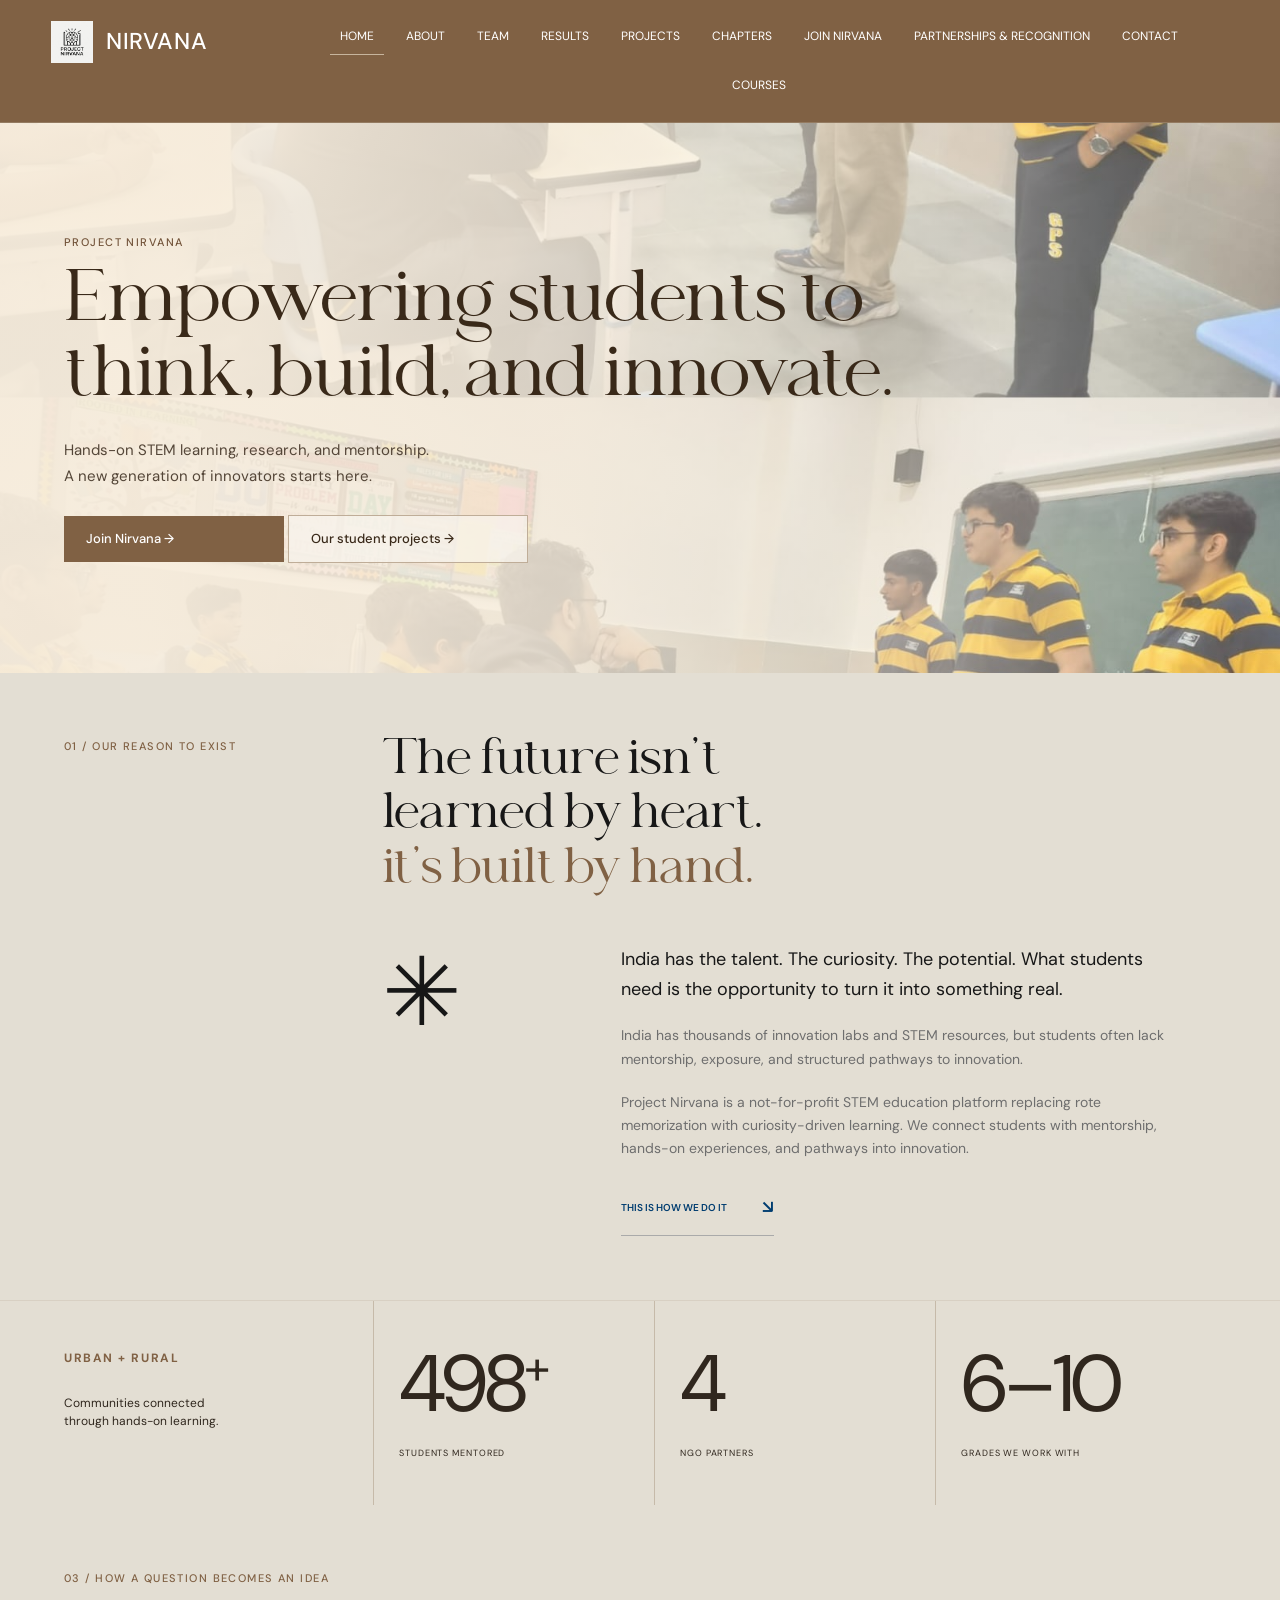
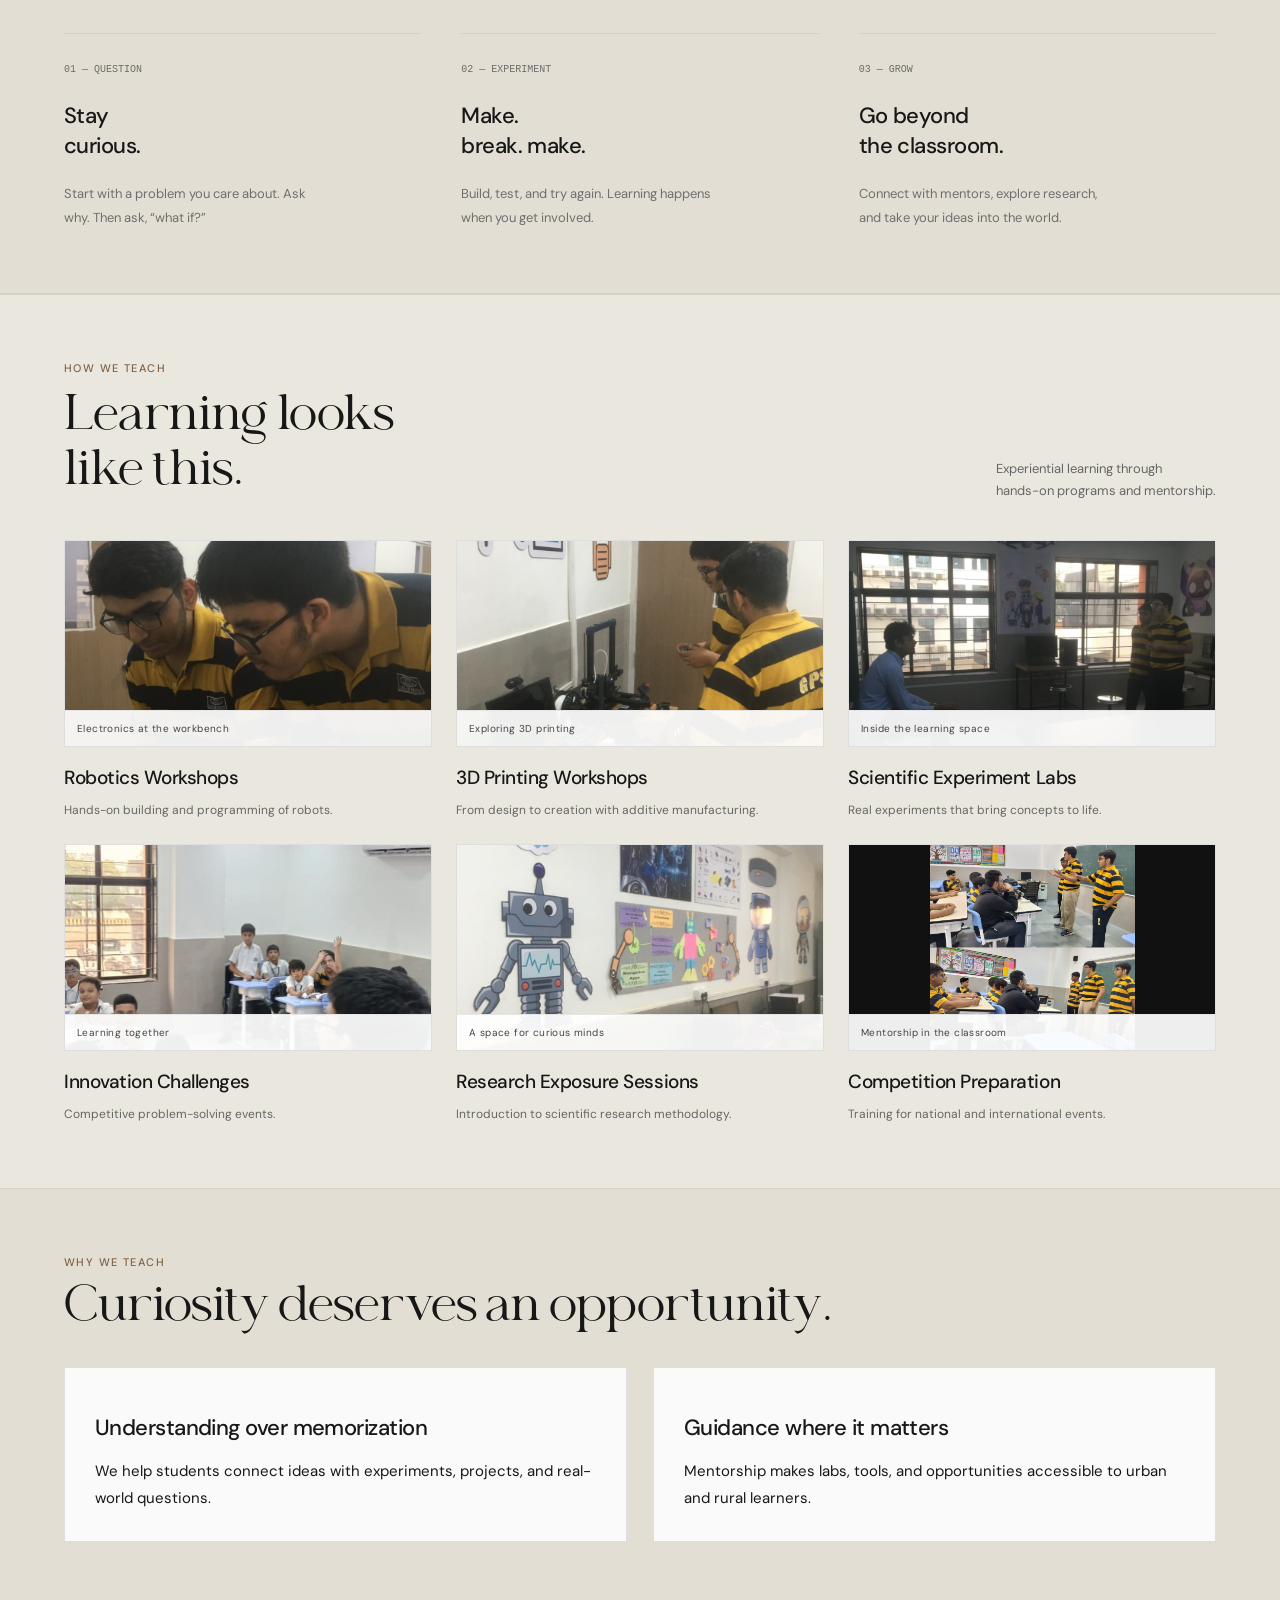
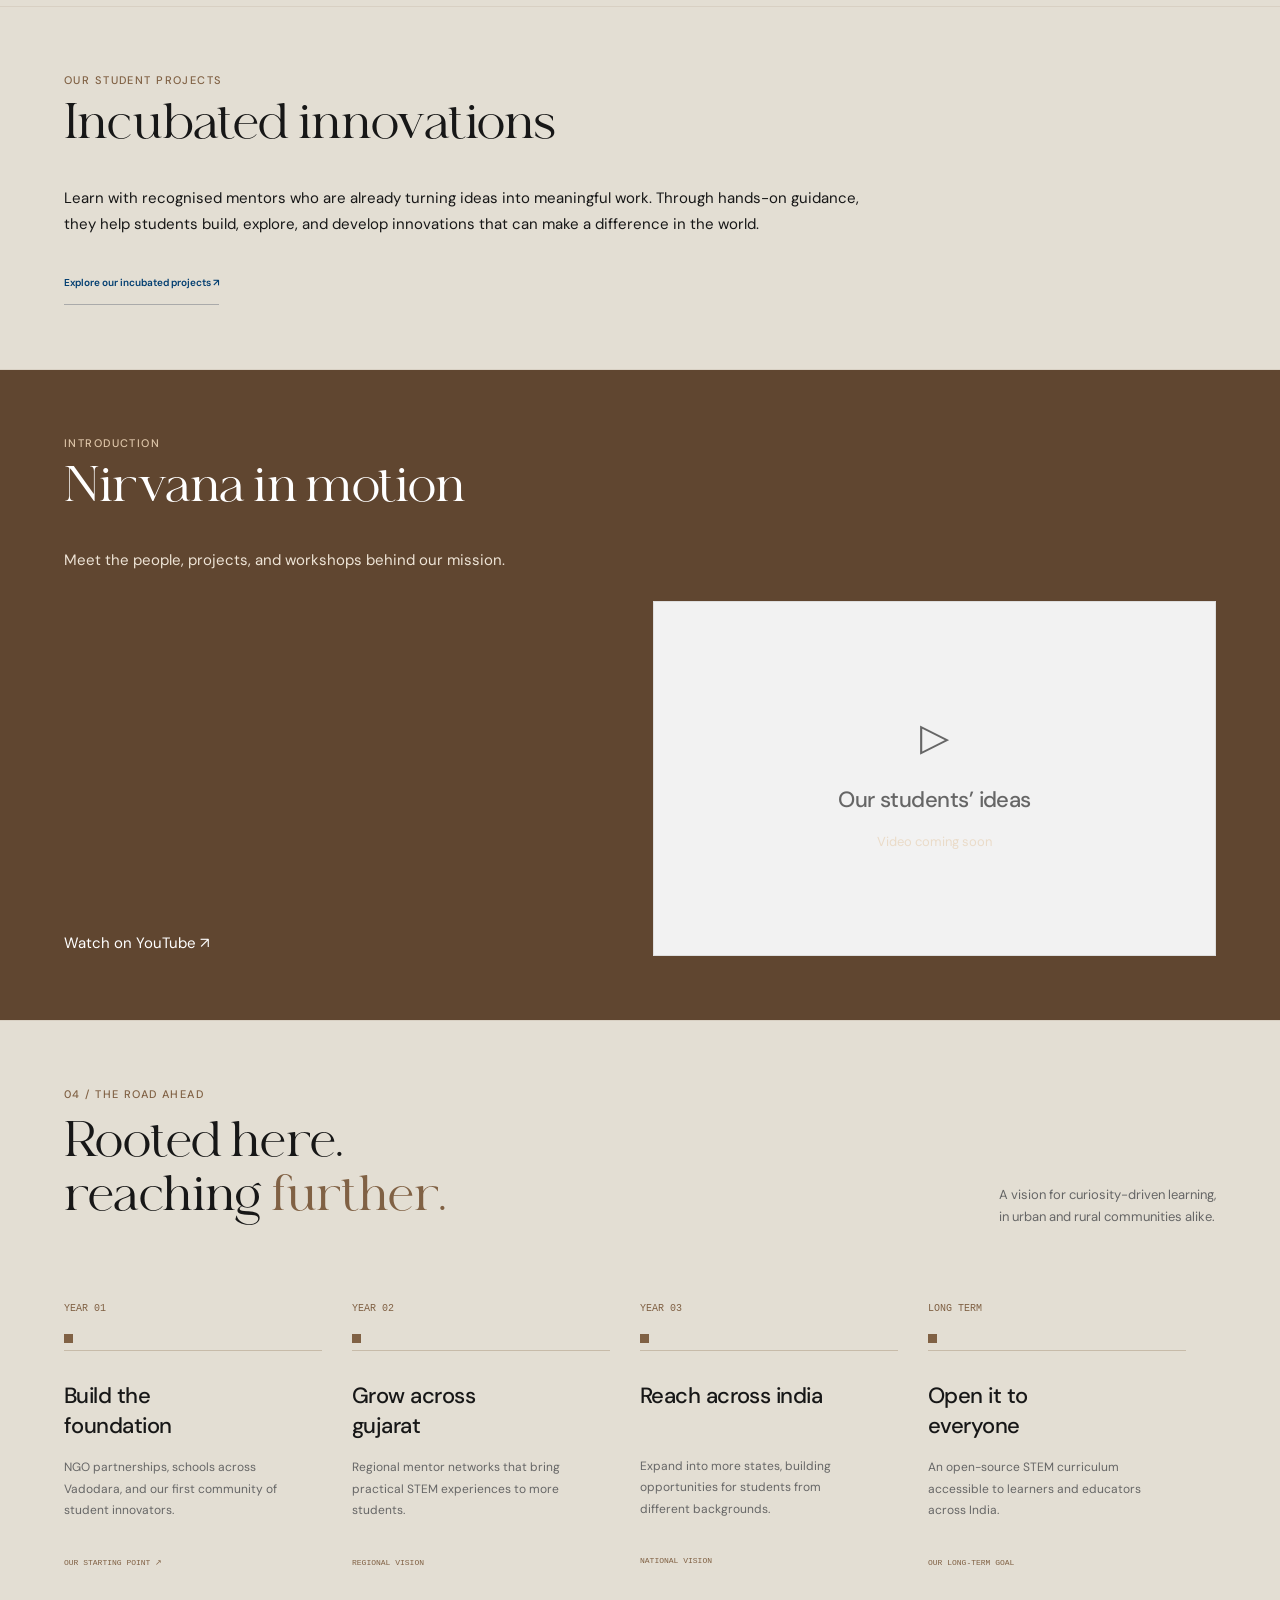
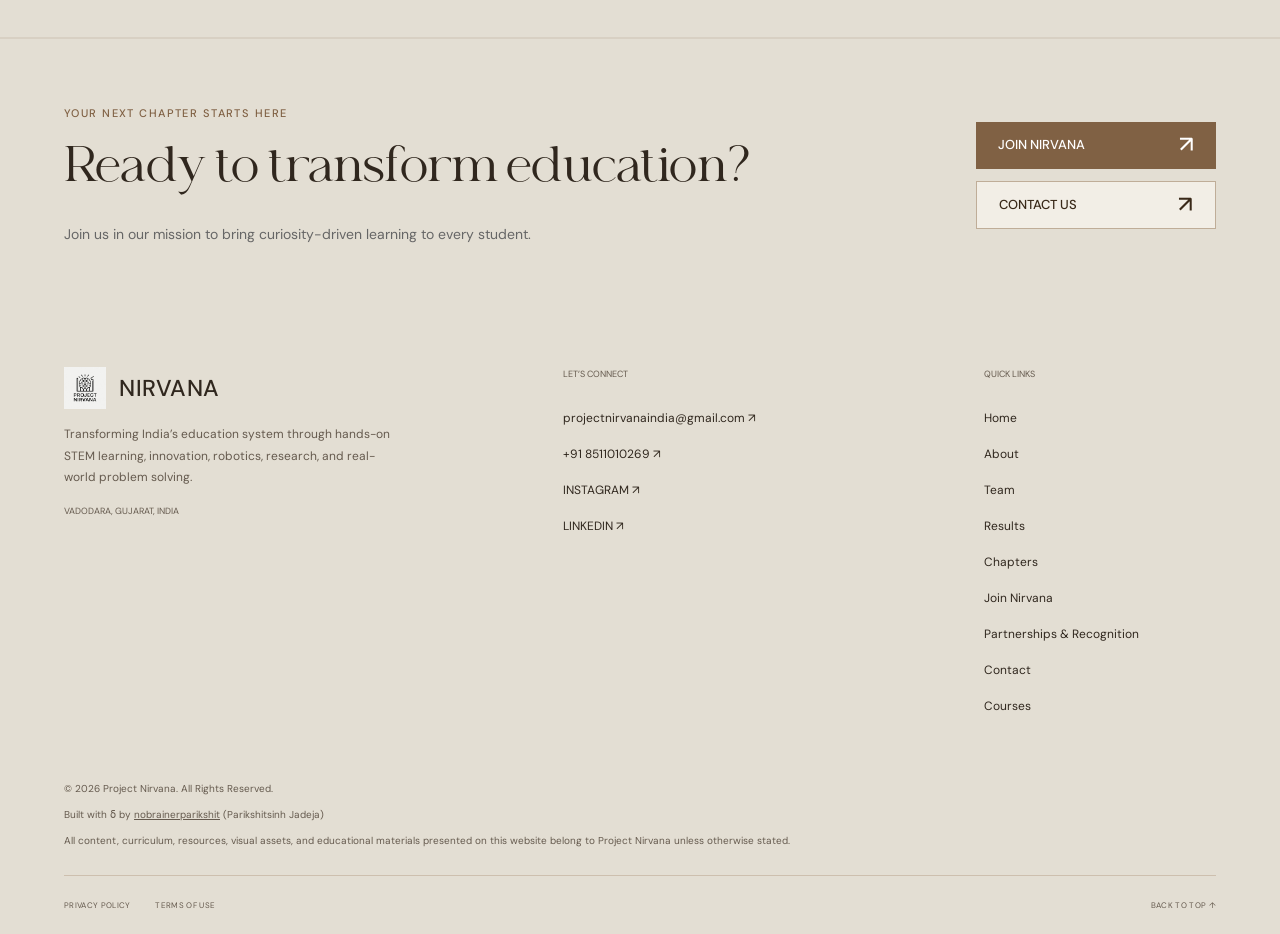
==== commit 0cbf99d9: "Update Nirvana chapters, partnerships, team and results" ====
--- a/project-nirvana/index.html
+++ b/project-nirvana/index.html
@@ -1,10 +1,10 @@
-<!doctype html><html lang="en"><head><meta charset="utf-8"><meta name="viewport" content="width=device-width, initial-scale=1"><meta name="theme-color" content="#080808"><meta name="description" content="Project Nirvana — Empowering students to think, build, and innovate. Hands-on STEM learning, innovation, research, and mentorship in India."><title>Empowering students to think, build, and innovate | Project Nirvana</title><link rel="icon" href="favicon.svg" type="image/svg+xml"><link rel="stylesheet" href="style.css"><link rel="stylesheet" href="pages.css"><link rel="stylesheet" href="reference.css"><script src="script.js" defer></script><script src="contact.js" defer></script></head><body><a class="skip" href="#main">Skip to content</a><div class="progress" aria-hidden="true"></div><div class="announcement"><span><i></i>A NOT-FOR-PROFIT STEM EDUCATION INITIATIVE</span><span>VADODARA, INDIA ↗</span></div><header><a class="brand" href="index.html" aria-label="Project Nirvana home"><img class="brand-symbol" src="assets/logo/nirvana_logo.jpg" alt="" width="42" height="42">NIRVANA<span class="brand-note">PROJECT<br>INDIA</span></a><span class="header-note">SMALL QUESTIONS.<br>EXTRAORDINARY POSSIBILITIES.</span><a class="button yellow header-join" href="join.html">JOIN NIRVANA<span>↗</span></a><button class="menu-toggle" aria-label="Open navigation" aria-expanded="false" aria-controls="navigation">☰</button></header><nav id="navigation" aria-label="Main navigation"><a class="share" href="contact.html">LET’S BUILD THE FUTURE ↗</a><div><a href="index.html" aria-current="page">HOME</a><a href="about.html">ABOUT</a><a href="team.html">TEAM</a><a href="results.html">RESULTS</a><a href="join.html">JOIN NIRVANA</a><a href="contact.html">CONTACT</a><a href="courses.html">COURSES</a></div><span>INDIA / STEM</span></nav><main id="main"><section class="reference-hero"><div><span class="section-label">PROJECT NIRVANA</span><h1>Empowering students to<br>think, build, and innovate.</h1><p>Hands-on STEM learning, research, and mentorship.<br>A new generation of innovators starts here.</p><a class="button black" href="join.html">Join Nirvana →</a> <a class="button outlined" href="#projects">Our student projects →</a></div></section>
+<!doctype html><html lang="en"><head><meta charset="utf-8"><meta name="viewport" content="width=device-width, initial-scale=1"><meta name="theme-color" content="#080808"><meta name="description" content="Project Nirvana — Empowering students to think, build, and innovate. Hands-on STEM learning, innovation, research, and mentorship in India."><title>Empowering students to think, build, and innovate | Project Nirvana</title><link rel="icon" href="assets/logo/nirvana_logo.jpg" type="image/jpeg"><link rel="stylesheet" href="style.css"><link rel="stylesheet" href="pages.css"><link rel="stylesheet" href="reference.css"><script src="script.js" defer></script><script src="contact.js" defer></script></head><body><a class="skip" href="#main">Skip to content</a><div class="progress" aria-hidden="true"></div><div class="announcement"><span><i></i>A NOT-FOR-PROFIT STEM EDUCATION INITIATIVE</span><span>VADODARA, INDIA ↗</span></div><header><a class="brand" href="index.html" aria-label="Project Nirvana home"><img class="brand-symbol" src="assets/logo/nirvana_logo.jpg" alt="" width="42" height="42">NIRVANA<span class="brand-note">PROJECT<br>INDIA</span></a><span class="header-note">SMALL QUESTIONS.<br>EXTRAORDINARY POSSIBILITIES.</span><a class="button yellow header-join" href="join.html">JOIN NIRVANA<span>↗</span></a><button class="menu-toggle" aria-label="Open navigation" aria-expanded="false" aria-controls="navigation">☰</button></header><nav id="navigation" aria-label="Main navigation"><a class="share" href="contact.html">LET’S BUILD THE FUTURE ↗</a><div><a href="index.html" aria-current="page">HOME</a><a href="about.html">ABOUT</a><a href="team.html">TEAM</a><a href="results.html">RESULTS</a><a href="projects.html">PROJECTS</a><a href="chapters.html">CHAPTERS</a><a href="join.html">JOIN NIRVANA</a><a href="partnerships.html">PARTNERSHIPS &amp; RECOGNITION</a><a href="contact.html">CONTACT</a><a href="courses.html">COURSES</a></div><span>INDIA / STEM</span></nav><main id="main"><section class="reference-hero"><div><span class="section-label">PROJECT NIRVANA</span><h1>Empowering students to<br>think, build, and innovate.</h1><p>Hands-on STEM learning, research, and mentorship.<br>A new generation of innovators starts here.</p><a class="button black" href="join.html">Join Nirvana →</a> <a class="button outlined" href="#projects">Our student projects →</a></div></section>
 
 <section id="mission" class="mission light section"><div class="section-label reveal">01 / OUR REASON TO EXIST</div><div class="mission-body"><h2 class="reveal">The future isn’t<br>learned by heart.<br><span>it’s built by hand.</span></h2><div class="mission-detail reveal"><span class="asterisk" aria-hidden="true">✳</span><div><p>India has the talent. The curiosity. The potential. What students need is the opportunity to turn it into something real.</p><p class="muted">India has thousands of innovation labs and STEM resources, but students often lack mentorship, exposure, and structured pathways to innovation.</p><p class="muted">Project Nirvana is a not-for-profit STEM education platform replacing rote memorization with curiosity-driven learning. We connect students with mentorship, hands-on experiences, and pathways into innovation.</p><a class="text-link dark-link" href="#gallery">THIS IS HOW WE DO IT <span>↘</span></a></div></div></div></section>
 <section id="impact" class="impact"><div class="impact-intro"><span class="eyebrow">URBAN + RURAL</span><p>Communities connected<br>through hands-on learning.</p></div><div class="stat"><strong data-count="500">500</strong><b>+</b><span>STUDENTS MENTORED</span></div><div class="stat"><strong data-count="4">4</strong><span>NGO PARTNERS</span></div><div class="stat"><strong>6–10</strong><span>GRADES WE WORK WITH</span></div></section>
 
 <section class="method light section"><div class="section-label reveal">03 / HOW A QUESTION BECOMES AN IDEA</div><div class="method-grid"><article class="reveal"><span>01 — QUESTION</span><h3>Stay<br>curious.</h3><p>Start with a problem you care about. Ask why. Then ask, “what if?”</p></article><article class="reveal"><span>02 — EXPERIMENT</span><h3>Make.<br>break. make.</h3><p>Build, test, and try again. Learning happens when you get involved.</p></article><article class="reveal"><span>03 — GROW</span><h3>Go beyond<br>the classroom.</h3><p>Connect with mentors, explore research, and take your ideas into the world.</p></article></div></section>
-<section class="section light gallery" id="gallery"><div class="section-heading reveal"><div><span class="section-label">HOW WE TEACH</span><h2>Learning looks<br>like this.</h2></div><p>Experiential learning through<br>hands-on programs and mentorship.</p></div><div class="photo-grid"><article class="reveal"><figure class="site-photo workshop-photo"><img src="assets/WhatsApp%20Image%202026-07-02%20at%2013.57.18.jpeg" alt="Students working together with electronics" loading="lazy" width="960" height="1280"><figcaption>Electronics at the workbench</figcaption></figure><h3>Robotics Workshops</h3><p>Hands-on building and programming of robots.</p></article><article class="reveal"><figure class="site-photo workshop-photo"><img src="assets/rw.jpeg" alt="Students beside a 3D printer and electronic components" loading="lazy" width="960" height="1280"><figcaption>Exploring 3D printing</figcaption></figure><h3>3D Printing Workshops</h3><p>From design to creation with additive manufacturing.</p></article><article class="reveal"><figure class="site-photo workshop-photo"><img src="assets/WhatsApp%20Image%202026-07-02%20at%2013.57.19.jpeg" alt="Tables and equipment in the science learning space" loading="lazy" width="960" height="1280"><figcaption>Inside the learning space</figcaption></figure><h3>Scientific Experiment Labs</h3><p>Real experiments that bring concepts to life.</p></article><article class="reveal"><figure class="site-photo workshop-photo"><img src="assets/workshops/1.jpeg" alt="A classroom session with students and mentors" loading="lazy" width="960" height="1280"><figcaption>Learning together</figcaption></figure><h3>Innovation Challenges</h3><p>Competitive problem-solving events.</p></article><article class="reveal"><figure class="site-photo workshop-photo"><img src="assets/WhatsApp%20Image%202026-07-02%20at%2013.57.20%20(1).jpeg" alt="Science and technology displays on the classroom wall" loading="lazy" width="960" height="1280"><figcaption>A space for curious minds</figcaption></figure><h3>Research Exposure Sessions</h3><p>Introduction to scientific research methodology.</p></article><article class="reveal"><figure class="site-photo workshop-photo collage-photo"><img src="assets/workshops/2.jpeg" alt="Two photographs of mentors presenting to students" loading="lazy" width="960" height="1280"><figcaption>Mentorship in the classroom</figcaption></figure><h3>Competition Preparation</h3><p>Training for national and international events.</p></article></div></section><section class="section new-section"><span class="section-label">WHY WE TEACH</span><h2>Curiosity deserves an opportunity.</h2><div class="new-grid"><article><h3>Understanding over memorization</h3><p>We help students connect ideas with experiments, projects, and real-world questions.</p></article><article><h3>Guidance where it matters</h3><p>Mentorship makes labs, tools, and opportunities accessible to urban and rural learners.</p></article></div></section><section class="section light partners-section"><div class="section-heading reveal"><div><span class="section-label">OUR PARTNERS AND ECOSYSTEM</span><h2>Together, we go further.</h2></div><p>Working together to build India’s<br>next generation of innovators.</p></div><div class="partner-strip"><div><img src="assets/partners/neev.jpg" alt="Neev Shikshan Sanstha" loading="lazy" width="180" height="100"></div><div><img src="assets/partners/gps.jpg" alt="Gujarat Public School, Atladara, Vadodara" loading="lazy" width="180" height="100"></div><div><img src="assets/partners/pratibha.jpg" alt="Pratibha Foundation" loading="lazy" width="180" height="100"></div><div><img src="assets/partners/VIC.jpg" alt="V Innovation" loading="lazy" width="180" height="100"></div><div><img src="assets/partners/aura.jpg" alt="Aura — a learning place" loading="lazy" width="180" height="100"></div></div></section>
-<div id="projects"><section class="section new-section"><span class="section-label">OUR STUDENT PROJECTS</span><h2>Incubated innovations</h2><div class="new-grid"><article class="innovation"><span>01 / CURRENT PROJECT</span><h3>ORCA (GPS)</h3><p>ORCA is a targeted oil-spill cleanup robot developed by students at GPS. It operates on water surfaces to skim, isolate, and recover spilled oil (petroleum hydrocarbons) efficiently. The robot’s primary goal is to protect marine ecosystems from severe oil pollution using a fast, automated system that minimizes the need for risky manual cleanup operations.</p><a href="contact.html">Ask about ORCA →</a></article><article class="innovation"><span>02 / CURRENT PROJECT</span><h3>Kurmatron (NISV)</h3><p>Kurmatron is a biomimetic water quality monitoring robot created by middle school students (Grades 6–8) at NISV. Designed with a turtle-inspired body, it glides smoothly across water bodies without causing turbulence or disturbing aquatic life. Equipped with onboard sensors, its main purpose is to continuously monitor and track key water parameters to detect pollution early.</p><a href="contact.html">Ask about Kurmatron →</a></article></div></section></div><section class="section new-section"><span class="section-label">INTRODUCTION</span><h2>Nirvana in motion</h2><p>Meet the people, projects, and workshops behind our mission.</p><div class="new-grid"><div class="video-embed"><iframe src="https://www.youtube-nocookie.com/embed/5jcJ8ZbmPCk" title="Project Nirvana video" loading="lazy" allow="accelerometer; autoplay; clipboard-write; encrypted-media; gyroscope; picture-in-picture; web-share" referrerpolicy="strict-origin-when-cross-origin" allowfullscreen></iframe><a href="https://youtu.be/5jcJ8ZbmPCk" target="_blank" rel="noopener noreferrer">Watch on YouTube ↗</a></div><div class="video-slot"><span>▷</span><h3>Our students’ ideas</h3><p>Video coming soon</p></div></div></section><section class="section new-section"><span class="section-label">NIRVANA NEWS</span><h2>Awards & appearances</h2><div class="new-grid"><article class="award"><span>AWARD · 2026</span><h3>1st place</h3><p>DPS Roborace 2026</p></article><article class="award"><span>AWARD · 2026</span><h3>2nd place</h3><p>GPS Innoquest 2026</p></article></div></section><section class="section new-section"><span class="section-label">PARTNERING WITH SCHOOLS</span><h2>Let’s make room for discovery.</h2><p>Bring hands-on STEM workshops, mentor guidance, and innovation challenges to your students. We work with schools and NGOs across urban and rural communities.</p><ul class="school-partners" aria-label="Partner schools"><li>GPS</li><li>NISV-CBSE</li><li>Amrit Vidyalaya</li><li>Cygnus</li></ul><a class="button black" href="contact.html">Partner with Nirvana →</a></section><section id="vision" class="vision section"><div class="section-heading reveal"><div><span class="section-label">04 / THE ROAD AHEAD</span><h2>Rooted here.<br>reaching <em>further.</em></h2></div><p>A vision for curiosity-driven learning,<br>in urban and rural communities alike.</p></div><div class="roadmap"><article class="reveal"><span>YEAR 01</span><i></i><h3>Build the foundation</h3><p>NGO partnerships, schools across Vadodara, and our first community of student innovators.</p><b>OUR STARTING POINT ↗</b></article><article class="reveal"><span>YEAR 02</span><i></i><h3>Grow across gujarat</h3><p>Regional mentor networks that bring practical STEM experiences to more students.</p><b>REGIONAL VISION</b></article><article class="reveal"><span>YEAR 03</span><i></i><h3>Reach across india</h3><p>Expand into more states, building opportunities for students from different backgrounds.</p><b>NATIONAL VISION</b></article><article class="reveal"><span>LONG TERM</span><i></i><h3>Open it to everyone</h3><p>An open-source STEM curriculum accessible to learners and educators across India.</p><b>OUR LONG-TERM GOAL</b></article></div></section>
+<section class="section light gallery" id="gallery"><div class="section-heading reveal"><div><span class="section-label">HOW WE TEACH</span><h2>Learning looks<br>like this.</h2></div><p>Experiential learning through<br>hands-on programs and mentorship.</p></div><div class="photo-grid"><article class="reveal"><figure class="site-photo workshop-photo"><img src="assets/WhatsApp%20Image%202026-07-02%20at%2013.57.18.jpeg" alt="Students working together with electronics" loading="lazy" width="960" height="1280"><figcaption>Electronics at the workbench</figcaption></figure><h3>Robotics Workshops</h3><p>Hands-on building and programming of robots.</p></article><article class="reveal"><figure class="site-photo workshop-photo"><img src="assets/rw.jpeg" alt="Students beside a 3D printer and electronic components" loading="lazy" width="960" height="1280"><figcaption>Exploring 3D printing</figcaption></figure><h3>3D Printing Workshops</h3><p>From design to creation with additive manufacturing.</p></article><article class="reveal"><figure class="site-photo workshop-photo"><img src="assets/WhatsApp%20Image%202026-07-02%20at%2013.57.19.jpeg" alt="Tables and equipment in the science learning space" loading="lazy" width="960" height="1280"><figcaption>Inside the learning space</figcaption></figure><h3>Scientific Experiment Labs</h3><p>Real experiments that bring concepts to life.</p></article><article class="reveal"><figure class="site-photo workshop-photo"><img src="assets/workshops/1.jpeg" alt="A classroom session with students and mentors" loading="lazy" width="960" height="1280"><figcaption>Learning together</figcaption></figure><h3>Innovation Challenges</h3><p>Competitive problem-solving events.</p></article><article class="reveal"><figure class="site-photo workshop-photo"><img src="assets/WhatsApp%20Image%202026-07-02%20at%2013.57.20%20(1).jpeg" alt="Science and technology displays on the classroom wall" loading="lazy" width="960" height="1280"><figcaption>A space for curious minds</figcaption></figure><h3>Research Exposure Sessions</h3><p>Introduction to scientific research methodology.</p></article><article class="reveal"><figure class="site-photo workshop-photo collage-photo"><img src="assets/workshops/2.jpeg" alt="Two photographs of mentors presenting to students" loading="lazy" width="960" height="1280"><figcaption>Mentorship in the classroom</figcaption></figure><h3>Competition Preparation</h3><p>Training for national and international events.</p></article></div></section><section class="section new-section"><span class="section-label">WHY WE TEACH</span><h2>Curiosity deserves an opportunity.</h2><div class="new-grid"><article><h3>Understanding over memorization</h3><p>We help students connect ideas with experiments, projects, and real-world questions.</p></article><article><h3>Guidance where it matters</h3><p>Mentorship makes labs, tools, and opportunities accessible to urban and rural learners.</p></article></div></section>
+<div id="projects"><section class="section new-section"><span class="section-label">OUR STUDENT PROJECTS</span><h2>Incubated innovations</h2><p>Learn with recognised mentors who are already turning ideas into meaningful work. Through hands-on guidance, they help students build, explore, and develop innovations that can make a difference in the world.</p><a class="text-link dark-link" href="projects.html">Explore our incubated projects ↗</a></section></div><section class="section new-section"><span class="section-label">INTRODUCTION</span><h2>Nirvana in motion</h2><p>Meet the people, projects, and workshops behind our mission.</p><div class="new-grid"><div class="video-embed"><iframe src="https://www.youtube-nocookie.com/embed/5jcJ8ZbmPCk" title="Project Nirvana video" loading="lazy" allow="accelerometer; autoplay; clipboard-write; encrypted-media; gyroscope; picture-in-picture; web-share" referrerpolicy="strict-origin-when-cross-origin" allowfullscreen></iframe><a href="https://youtu.be/5jcJ8ZbmPCk" target="_blank" rel="noopener noreferrer">Watch on YouTube ↗</a></div><div class="video-slot"><span>▷</span><h3>Our students’ ideas</h3><p>Video coming soon</p></div></div></section><section id="vision" class="vision section"><div class="section-heading reveal"><div><span class="section-label">04 / THE ROAD AHEAD</span><h2>Rooted here.<br>reaching <em>further.</em></h2></div><p>A vision for curiosity-driven learning,<br>in urban and rural communities alike.</p></div><div class="roadmap"><article class="reveal"><span>YEAR 01</span><i></i><h3>Build the foundation</h3><p>NGO partnerships, schools across Vadodara, and our first community of student innovators.</p><b>OUR STARTING POINT ↗</b></article><article class="reveal"><span>YEAR 02</span><i></i><h3>Grow across gujarat</h3><p>Regional mentor networks that bring practical STEM experiences to more students.</p><b>REGIONAL VISION</b></article><article class="reveal"><span>YEAR 03</span><i></i><h3>Reach across india</h3><p>Expand into more states, building opportunities for students from different backgrounds.</p><b>NATIONAL VISION</b></article><article class="reveal"><span>LONG TERM</span><i></i><h3>Open it to everyone</h3><p>An open-source STEM curriculum accessible to learners and educators across India.</p><b>OUR LONG-TERM GOAL</b></article></div></section>
 <section class="page-cta light"><div><span class="section-label">YOUR NEXT CHAPTER STARTS HERE</span><h2>Ready to transform education?</h2><p>Join us in our mission to bring curiosity-driven learning to every student.</p></div><div class="cta-buttons"><a class="button black" href="join.html">JOIN NIRVANA<span>↗</span></a><a class="button outlined" href="contact.html">CONTACT US<span>↗</span></a></div></section>
-</main><footer><div class="footer-top"><div><a class="brand" href="index.html"><img class="brand-symbol" src="assets/logo/nirvana_logo.jpg" alt="" width="42" height="42">NIRVANA<span class="brand-note">PROJECT<br>INDIA</span></a><p>Transforming India’s education system through hands-on STEM learning, innovation, robotics, research, and real-world problem solving.</p><span>VADODARA, GUJARAT, INDIA</span></div><div><span>LET’S CONNECT</span><a href="mailto:projectnirvanaindia@gmail.com">projectnirvanaindia@gmail.com ↗</a><a href="https://wa.me/9185111010269" target="_blank" rel="noopener">+91 8511010269 ↗</a><a href="https://www.instagram.com/project_nirvanaindia/" target="_blank" rel="noopener">INSTAGRAM ↗</a><a href="https://www.linkedin.com/company/the-project-nirvana/" target="_blank" rel="noopener">LINKEDIN ↗</a></div><div><span>QUICK LINKS</span><a href="index.html">Home</a><a href="about.html">About</a><a href="team.html">Team</a><a href="results.html">Results</a><a href="join.html">Join Nirvana</a><a href="contact.html">Contact</a><a href="courses.html">Courses</a></div></div><div class="footer-credits"><p>© 2026 Project Nirvana. All Rights Reserved.</p><p>Built with ẟ by <a href="https://pariksh1t.netlify.app" target="_blank" rel="noopener">nobrainerparikshit</a> (Parikshitsinh Jadeja)</p><p>All content, curriculum, resources, visual assets, and educational materials presented on this website belong to Project Nirvana unless otherwise stated.</p></div><div class="footer-bottom"><a href="privacy.html">PRIVACY POLICY</a><a href="terms.html">TERMS OF USE</a><a href="#">BACK TO TOP ↑</a></div></footer></body></html>+</main><footer><div class="footer-top"><div><a class="brand" href="index.html"><img class="brand-symbol" src="assets/logo/nirvana_logo.jpg" alt="" width="42" height="42">NIRVANA<span class="brand-note">PROJECT<br>INDIA</span></a><p>Transforming India’s education system through hands-on STEM learning, innovation, robotics, research, and real-world problem solving.</p><span>VADODARA, GUJARAT, INDIA</span></div><div><span>LET’S CONNECT</span><a href="mailto:projectnirvanaindia@gmail.com">projectnirvanaindia@gmail.com ↗</a><a href="https://wa.me/9185111010269" target="_blank" rel="noopener">+91 8511010269 ↗</a><a href="https://www.instagram.com/project_nirvanaindia/" target="_blank" rel="noopener">INSTAGRAM ↗</a><a href="https://www.linkedin.com/company/the-project-nirvana/" target="_blank" rel="noopener">LINKEDIN ↗</a></div><div><span>QUICK LINKS</span><a href="index.html">Home</a><a href="about.html">About</a><a href="team.html">Team</a><a href="results.html">Results</a><a href="chapters.html">Chapters</a><a href="join.html">Join Nirvana</a><a href="partnerships.html">Partnerships &amp; Recognition</a><a href="contact.html">Contact</a><a href="courses.html">Courses</a></div></div><div class="footer-credits"><p>© 2026 Project Nirvana. All Rights Reserved.</p><p>Built with ẟ by <a href="https://pariksh1t.netlify.app" target="_blank" rel="noopener">nobrainerparikshit</a> (Parikshitsinh Jadeja)</p><p>All content, curriculum, resources, visual assets, and educational materials presented on this website belong to Project Nirvana unless otherwise stated.</p></div><div class="footer-bottom"><a href="privacy.html">PRIVACY POLICY</a><a href="terms.html">TERMS OF USE</a><a href="#">BACK TO TOP ↑</a></div></footer></body></html>
--- a/project-nirvana/style.css
+++ b/project-nirvana/style.css
@@ -3,8 +3,8 @@
 @media(min-width:1600px){.hero{min-height:820px}.lab-art{height:630px}.hero-copy{padding-top:60px}.hero-bottom{margin-top:70px}}@media(max-width:1000px){nav div{gap:16px}.share{display:none}.hero{min-height:660px}.hero-copy{width:75%}.lab-art{right:-7%;width:55%;top:100px;opacity:.8}.hero-copy p{max-width:300px}.hero h1{font-size:90px}.hero-bottom{margin-top:55px}.section{padding:75px 5%}.mission{grid-template-columns:1fr;gap:30px}.mission-detail{grid-template-columns:1fr 4fr}.contact-actions .button{min-width:0;flex:1;padding:20px 16px;font-size:10px;gap:12px}.footer-top{grid-template-columns:1fr 1fr}.footer-top>.brand{grid-column:1/-1}}
 @media(max-width:650px){.announcement{padding:10px 5%;font-size:8px}.announcement>span:last-child{display:none}header{height:76px;padding:0 5%;gap:15px;justify-content:space-between}.brand{font-size:33px}.brand-note{font-size:7px;margin-left:12px;padding-left:10px}.header-note,.header-join{display:none}.menu-toggle{display:block;background:none;border:1px solid #525252;padding:8px 12px;font-size:21px}nav{padding:0;display:none}nav.open{display:block;padding:25px 5%}nav div{display:flex;flex-direction:column;gap:24px}nav>span{display:none}.hero{padding:22px 5% 0;min-height:900px}.hero-top{gap:10px}.eyebrow{font-size:8px}#motion-toggle{font-size:8px;white-space:nowrap}.hero-copy{width:100%;padding-top:36px}.hero h1{font-size:clamp(63px,15.5vw,100px)}.hero-copy p{font-size:13px;margin-top:23px}.hero-actions{gap:15px;align-items:flex-start;flex-direction:column}.hero-actions .button{min-width:210px}.hero-actions .text-link{font-size:9px}.lab-art{width:90%;right:0;top:475px;height:340px;opacity:1}.top-label{right:8%;top:20px;font-size:7px}.bottom-label{left:0;font-size:7px;bottom:0}.coordinate{right:5%;font-size:7px}.hero-bottom{margin-top:350px;padding:16px 0;font-size:7px;gap:25px;align-items:center}.hero-bottom>span{max-width:175px}.hero-bottom a{white-space:nowrap}.ticker{padding:13px 0}.ticker span{font-size:33px}.ticker b{font-size:26px;margin:0 20px}.section{padding:58px 5%}.section-label{font-size:9px}.mission h2{font-size:47px}.mission-detail{gap:20px;grid-template-columns:45px 1fr;margin-top:32px}.asterisk{font-size:48px}.mission-detail p{font-size:16px}.mission-detail .muted{font-size:12px}.impact{grid-template-columns:1fr 1fr}.impact>div{padding:25px 18px;border-bottom:1px solid #14141433}.impact>div:nth-child(3){border-left:0;padding-left:0}.stat strong{font-size:65px}.stat>span{font-size:8px;margin-top:12px}.impact-intro .eyebrow{font-size:10px}.impact-intro p{font-size:10px;margin-top:15px}.section-heading{display:block;margin-bottom:30px}.section-heading h2{font-size:49px;margin-top:20px}.section-heading p{margin-top:25px;font-size:12px}.program-layout{grid-template-columns:1fr;gap:25px}.program-art{min-height:280px;max-height:280px}#program-glyph{font-size:160px}summary{gap:13px;padding:22px 0}summary h3{font-size:23px}.method-grid{grid-template-columns:1fr;gap:35px}.method-grid article{display:grid;grid-template-columns:1fr 1fr;gap:20px}.method-grid article>span{grid-column:1/-1}.method h3{font-size:35px;margin:0}.method p{font-size:12px}.roadmap{grid-template-columns:1fr 1fr;gap:40px 20px;margin-top:45px}.roadmap article{padding-right:0}.roadmap h3{font-size:25px}.roadmap p{font-size:11px}.roadmap b{font-size:7px}.contact{padding:25px 5% 40px}.contact-top>span:last-child{display:none}.contact h2{font-size:17vw;margin:40px 0 30px}.contact-star{display:none}.contact-actions{flex-direction:column}.contact-actions .button{padding:20px;font-size:11px}.contact>p{font-size:10px;line-height:1.6}.footer-top{grid-template-columns:1fr;gap:35px}.footer-top>div{font-size:11px}.footer-bottom{flex-wrap:wrap;gap:20px}.footer-bottom>span:nth-child(2){display:none}footer{padding-top:40px}}
 @media(prefers-reduced-motion:reduce){html{scroll-behavior:auto}*,*:before,*:after{animation:none!important;transition:none!important}.js .reveal{opacity:1;transform:none}}
-.motion-paused .detail-content{animation:none;opacity:1;transform:none}
+.motion-paused .detail-content{animation:none;opacity:1;transform:none}
 
 /* Monochrome interface; image elements retain their original colors. */
 :root{--ink:#080808;--yellow:#ffffff;--paper:#ffffff;--muted:#999999;--line:#333333}.hero{background:#080808}.hero-grid{opacity:.5}.yellow:hover{background:#d8d8d8}.contact h2>span:not(.contact-star){color:#666666}.contact .outlined:hover{background:#080808;color:#ffffff}.black:hover{background:#333333}.dark-link:hover{color:#666666}.photo-placeholder{margin:0;position:relative;overflow:hidden;background:#181818;border:1px solid #444444;display:flex;align-items:center;justify-content:center;aspect-ratio:4/3;color:#999999}.photo-placeholder:before,.photo-placeholder:after{content:"";position:absolute;inset:0;background:linear-gradient(to top right,transparent calc(50% - .5px),#ffffff12 50%,transparent calc(50% + .5px));pointer-events:none}.photo-placeholder:after{transform:scaleX(-1)}.placeholder-label{position:relative;z-index:1;text-align:center;padding:20px;background:#181818}.placeholder-label .photo-icon{display:block;font-size:36px;font-weight:400;margin-bottom:14px;color:#dddddd}.placeholder-label strong{display:block;font-size:11px;letter-spacing:.12em;font-weight:500;color:#dddddd}.placeholder-label small{display:block;font-size:9px;letter-spacing:.06em;margin-top:9px}.hero-photo{position:absolute;right:4%;top:100px;width:40%;height:460px;aspect-ratio:auto;transform:rotate(-3deg);animation:float 7s ease-in-out infinite}.hero-copy{width:60%}.photo-corner{position:absolute;left:18px;top:18px;font:9px monospace;letter-spacing:.08em}.photo-caption{position:absolute;bottom:18px;left:18px;right:18px;font:9px monospace;display:flex;justify-content:space-between}.gallery-heading{display:flex;justify-content:space-between;align-items:end;gap:30px;margin-bottom:35px}.gallery-heading h2{font-size:clamp(44px,5.5vw,74px);line-height:1;margin-top:20px}.gallery-heading p{font-size:12px;line-height:1.7;color:#666666}.photo-grid{display:grid;grid-template-columns:repeat(3,1fr);gap:22px}.photo-grid article>h3{font-size:25px;margin-top:18px}.photo-grid article>p{font-size:12px;color:#666666;margin-top:8px;line-height:1.7}.gallery .photo-placeholder{background:#eeeeee;border-color:#cccccc;color:#666666}.gallery .placeholder-label{background:#eeeeee}.gallery .placeholder-label strong,.gallery .photo-icon{color:#666666}.gallery .photo-placeholder:before,.gallery .photo-placeholder:after{background:linear-gradient(to top right,transparent calc(50% - .5px),#00000015 50%,transparent calc(50% + .5px))}.photo-placeholder img{display:block;width:100%;height:100%;object-fit:cover;position:absolute;inset:0;z-index:2;filter:none}.gallery{border-top:1px solid #cccccc}@media(max-width:1000px){.hero-photo{right:3%;width:38%;top:140px;height:370px}.hero-copy{width:70%}}@media(max-width:650px){.hero-copy{width:100%}.hero-photo{top:510px;left:5%;right:5%;width:90%;height:300px;transform:none}.photo-grid{grid-template-columns:1fr;gap:35px}.gallery-heading{display:block}.gallery-heading p{margin-top:20px}.hero-photo .placeholder-label strong{font-size:10px}}
-@media(max-width:650px){.hero-photo{position:relative;top:auto;left:auto;right:auto;width:100%;height:300px;margin:45px 0 0;animation:none}.hero-bottom{margin-top:30px}.hero{min-height:0}}
+@media(max-width:650px){.hero-photo{position:relative;top:auto;left:auto;right:auto;width:100%;height:300px;margin:45px 0 0;animation:none}.hero-bottom{margin-top:30px}.hero{min-height:0}}
--- a/project-nirvana/pages.css
+++ b/project-nirvana/pages.css
@@ -1,7 +1,7 @@
 /* Shared multipage layouts. All interface colors are neutral; photography retains color. */
 nav a[aria-current="page"]{color:#fff;border-bottom:1px solid #fff;padding-bottom:5px}nav div{gap:24px}nav{min-height:49px}main{animation:page-in .5s ease-out}.page-hero{padding:30px 5% 80px;border-bottom:1px solid #333;background:linear-gradient(120deg,#080808,#191919);position:relative;overflow:hidden}.page-hero:after{content:'+';font:400 260px/1 'DM Sans',Arial,sans-serif;position:absolute;right:5%;bottom:10px;color:#ffffff08;pointer-events:none}.page-hero h1{font-size:clamp(66px,8vw,120px);line-height:.94;margin:65px 0 30px;max-width:1050px;text-wrap:balance}.page-hero>p{font-size:17px;line-height:1.8;max-width:770px;color:#aaa;position:relative;z-index:1}.page-hero>.button{margin-top:32px}.page-hero .hero-top{border-bottom:1px solid #333;padding-bottom:24px}.hero-copy>p{max-width:470px}.page-cta{display:flex;justify-content:space-between;align-items:center;gap:50px;padding:65px 5%;border-top:1px solid #ccc}.page-cta h2{font-size:clamp(48px,5.5vw,80px);line-height:1;margin:22px 0}.page-cta p{font-size:14px;line-height:1.8;max-width:650px;color:#666}.cta-buttons{display:flex;flex-direction:column;gap:12px;min-width:235px}.section-links{margin-top:35px}.topic-list{display:grid;grid-template-columns:repeat(3,1fr);gap:0 35px;margin:10px 0 28px}.topic-list>span{display:flex;align-items:center;gap:20px;border-top:1px solid #ccc;padding:21px 0;font-size:16px}.topic-list small{font:9px monospace;color:#777}.photo-grid{row-gap:42px}.photo-grid h3{text-transform:uppercase}.gap-grid{display:grid;grid-template-columns:repeat(5,1fr);gap:25px}.gap-grid article{border-top:1px solid #555;padding-top:22px}.gap-grid strong{display:block;font:700 68px/1 'Barlow Condensed',Impact,sans-serif}.gap-grid article>span{display:block;min-height:48px;font-size:11px;color:#aaa;line-height:1.6;margin:12px 0 25px}.gap-grid h3{font-size:26px;line-height:1.1;margin:18px 0}.gap-grid p{font-size:12px;line-height:1.7;color:#999}.source-note{font-size:11px;line-height:1.7;color:#888;margin-top:35px;max-width:800px}.light .source-note{color:#666}.partner-strip{display:grid;grid-template-columns:repeat(5,1fr);gap:20px}.partner-strip>div{height:130px;display:flex;justify-content:center;align-items:center;background:#fff;border:1px solid #ddd;padding:15px}.partner-strip img{max-width:100%;max-height:100%;object-fit:contain}.story-layout{display:grid;grid-template-columns:1fr 1fr;gap:7%;align-items:start}.story-image{position:sticky;top:25px}.story-image img{width:100%;height:auto;max-height:650px;object-fit:cover}.prose h2{font-size:clamp(42px,4.6vw,67px);line-height:1.05;margin:24px 0}.prose h3{font-size:27px;margin:30px 0 10px}.prose p{font-size:15px;line-height:1.9;color:#aaa;max-width:840px;margin-bottom:22px}.light.prose p,.light .prose p{color:#666}.prose p a{text-decoration:underline;text-underline-offset:4px}.wide-copy{font-size:17px;line-height:1.9;max-width:880px;color:#aaa;margin-bottom:45px}.light .wide-copy{color:#666}.editorial-grid{display:grid;grid-template-columns:repeat(2,1fr);gap:40px 60px}.editorial-grid article{border-top:1px solid #555;padding-top:20px}.light .editorial-grid article{border-color:#ccc}.item-number{font:10px monospace;color:#888;letter-spacing:.1em}.editorial-grid h3{font-size:36px;margin:22px 0 14px;text-transform:uppercase}.editorial-grid p{font-size:14px;line-height:1.8;color:#aaa;max-width:500px}.light .editorial-grid p{color:#666}.metric-grid{display:grid;grid-template-columns:repeat(4,1fr);border-block:1px solid #ccc;margin-top:40px}.metric-grid>div{padding:30px 25px;border-left:1px solid #ccc;min-width:0}.metric-grid>div:first-child{border-left:0;padding-left:0}.metric-grid strong{display:block;font:700 clamp(35px,4vw,65px)/1.05 'Barlow Condensed',Impact,sans-serif}.metric-grid span{display:block;font-size:11px;line-height:1.6;margin-top:18px;color:#666}.team-grid{display:grid;grid-template-columns:repeat(2,minmax(0,1fr));gap:60px 40px}.team-card{border-bottom:1px solid #ccc;padding-bottom:30px}.portrait{position:relative;overflow:hidden;background:#eee;aspect-ratio:5/4}.portrait img{width:100%;height:100%;object-fit:cover;object-position:center 25%;filter:none;transition:transform .6s}.team-card:hover .portrait img{transform:scale(1.035)}.portrait>span{position:absolute;bottom:15px;left:15px;background:#080808;color:#fff;padding:10px;font:9px monospace;letter-spacing:.06em}.team-copy h2{font-size:37px;text-transform:uppercase;margin-top:24px}.role{font-size:12px;font-weight:600;line-height:1.7;margin:10px 0 20px}.team-copy ul{list-style:none;margin:0;padding:0}.team-copy li{font-size:12px;line-height:1.8;color:#666;border-top:1px solid #eee;padding:9px 0}.competition-grid{display:grid;grid-template-columns:repeat(3,1fr);gap:40px 25px}.competition-logo{height:170px;background:#fff;display:flex;align-items:center;justify-content:center;padding:25px;overflow:hidden}.competition-logo img{width:100%;height:100%;object-fit:contain;filter:none}.text-logo{font:700 32px/1 'Barlow Condensed',Impact,sans-serif;color:#111;text-align:center;text-transform:uppercase}.competition-grid h3{font-size:28px;margin:20px 0 12px;line-height:1.1}.competition-grid article>span{font-size:9px;color:#999;letter-spacing:.07em}.institution-list{display:grid;grid-template-columns:repeat(4,1fr);gap:25px}.institution-list figure{margin:0;border:1px solid #ddd;padding:20px}.institution-list img{width:100%;height:95px;object-fit:contain}.institution-list figcaption{font-size:11px;line-height:1.6;margin-top:20px;color:#666}.course-grid{display:grid;grid-template-columns:repeat(2,1fr);gap:0 50px}.course-grid article{padding:32px 0;border-top:1px solid #555;display:flex;flex-direction:column;align-items:start}.course-grid h3{font-size:42px;line-height:1.05;text-transform:uppercase;margin:25px 0 20px}.course-grid p{font-size:14px;line-height:1.8;color:#aaa;margin-bottom:30px}.status-badge{font:9px monospace;padding:8px 12px;border:1px solid #666;letter-spacing:.1em;margin-top:auto}.contact-layout{display:grid;grid-template-columns:1fr 1fr;gap:8%}.contact-channels{display:flex;flex-direction:column;gap:14px;margin-top:40px;overflow-wrap:anywhere}.contact-channels>span{font-size:9px;color:#777;margin-top:12px;letter-spacing:.1em}.contact-channels a{font-size:14px}.contact-channels p{margin:0}form label{display:block;font-size:10px;letter-spacing:.07em;margin-bottom:12px}form input,form textarea,form select{display:block;width:100%;border:1px solid #bbb;border-radius:0;background:#fff;color:#111;padding:15px;font:14px 'DM Sans',Arial,sans-serif;margin-bottom:27px}form textarea{resize:vertical;min-height:170px}form :is(input,textarea,select):focus-visible{outline:2px solid #080808;outline-offset:3px}.form-row{display:grid;grid-template-columns:1fr 1fr;gap:20px}.form-note{font-size:11px;line-height:1.8;color:#666;margin-bottom:22px}.form-note a{text-decoration:underline}form .button{border:0}form .button:disabled{opacity:.6;cursor:wait}#form-status{font-size:13px;line-height:1.7;margin-top:20px}.footer-top>div>p{font-size:12px;color:#aaa;line-height:1.8;max-width:330px}.footer-top>div{min-width:0;overflow-wrap:anywhere}.footer-credits{font-size:10px;line-height:1.8;color:#999;max-width:750px;margin-bottom:25px}.footer-credits p{margin-top:8px}.footer-credits a{text-decoration:underline}.footer-bottom{justify-content:flex-start;gap:25px}.footer-bottom>a:last-child{margin-left:auto}@keyframes page-in{from{opacity:0;transform:translateY(8px)}to{opacity:1;transform:none}}@media(max-width:1050px){nav .share{display:none}nav div{gap:20px}.gap-grid{grid-template-columns:repeat(3,1fr)}.page-cta{gap:30px}.story-layout{gap:35px}.course-grid{gap:0 30px}}@media(max-width:750px){.page-hero{padding:25px 5% 50px}.page-hero h1{font-size:clamp(50px,10vw,75px);margin-top:40px}.page-hero>p{font-size:14px}.page-cta{flex-direction:column;align-items:stretch;padding:45px 5%;gap:28px}.page-cta h2{font-size:48px}.cta-buttons{min-width:0}.topic-list{grid-template-columns:repeat(2,1fr);gap:0 20px}.topic-list>span{font-size:13px;gap:12px}.gap-grid{grid-template-columns:repeat(2,1fr)}.gap-grid strong{font-size:60px}.gap-grid article>span{min-height:0}.partner-strip{grid-template-columns:repeat(2,1fr)}.partner-strip>div{height:115px}.story-layout,.contact-layout{grid-template-columns:1fr;gap:40px}.story-image{position:static}.story-image img{max-height:450px}.editorial-grid{gap:35px 25px}.editorial-grid h3{font-size:30px}.editorial-grid p{font-size:12px}.metric-grid{grid-template-columns:1fr 1fr}.metric-grid>div{padding:25px 18px;border-bottom:1px solid #ccc}.metric-grid>div:nth-child(3){border-left:0;padding-left:0}.team-grid{gap:40px 24px}.team-copy h2{font-size:29px}.team-copy li{font-size:11px}.portrait{aspect-ratio:4/5}.competition-grid{grid-template-columns:1fr 1fr;gap:30px 20px}.competition-logo{height:140px;padding:18px}.competition-grid h3{font-size:24px}.institution-list{grid-template-columns:1fr 1fr}.course-grid h3{font-size:34px}.course-grid p{font-size:12px}.wide-copy{font-size:14px}.hero-copy>p{max-width:440px}}@media(max-width:500px){.team-grid,.course-grid{grid-template-columns:1fr}.portrait{aspect-ratio:5/4}.team-copy h2{font-size:34px}.team-copy li{font-size:12px}.form-row{grid-template-columns:1fr;gap:0}.topic-list>span{font-size:12px}.page-hero h1{font-size:13vw}.competition-grid{gap:28px 15px}.competition-grid h3{font-size:22px}.competition-logo{height:120px}.text-logo{font-size:24px}.institution-list{gap:15px}.institution-list figure{padding:15px}.gap-grid{gap:30px 20px}.gap-grid h3{font-size:25px}.editorial-grid{grid-template-columns:1fr}.hero h1{font-size:clamp(62px,15.5vw,90px)}nav{min-height:0}.footer-bottom{gap:15px;font-size:7px}}
 @media(prefers-reduced-motion:reduce){main{animation:none}.portrait img{transition:none}}
-.motion-paused main{animation:none;opacity:1;transform:none}
+.motion-paused main{animation:none;opacity:1;transform:none}
 
 /* More compact team layout and photo slots. */
 .team-page .page-hero{padding-bottom:50px}
@@ -21,7 +21,7 @@
 .placeholder-label .photo-icon{font-size:28px;margin-bottom:10px}
 @media(max-width:1100px){.team-page .team-grid{grid-template-columns:repeat(2,minmax(0,1fr))}.hero-photo{width:35%;height:300px}}
 @media(max-width:650px){.hero-photo{position:relative;top:auto;right:auto;left:auto;width:100%;max-width:420px;height:220px;margin:32px auto 0}.photo-grid .photo-placeholder{max-height:200px}.team-page .page-hero h1{font-size:12vw}.team-page .page-hero{padding-bottom:35px}.team-page .section:has(.team-grid){padding-block:40px}.team-page .team-grid{gap:35px 20px}}
-@media(max-width:500px){.team-page .team-grid{grid-template-columns:1fr}.team-page .team-grid .portrait{max-height:230px}.team-page .team-copy h2{font-size:29px}}
+@media(max-width:500px){.team-page .team-grid{grid-template-columns:1fr}.team-page .team-grid .portrait{max-height:230px}.team-page .team-copy h2{font-size:29px}}
 
 /* Source photographs: keep compact slots and original image color. */
 .site-photo{position:relative;margin:0;background:#ededed;overflow:hidden;border:1px solid #cccccc}
@@ -38,5 +38,5 @@
 .space-photo{height:330px}.space-photo img{object-position:center 50%}
 .brand-symbol{width:42px;height:42px;object-fit:contain;margin-right:13px}
 .olympiad-grid .competition-logo{border:1px solid #ddd}
-@media(max-width:650px){.site-photo.hero-photo{transform:none;margin:32px auto 0}.workshop-photo{max-height:200px}.learning-space-grid{grid-template-columns:1fr}.space-photo{height:270px}.join-photo{height:290px}.brand-symbol{width:32px;height:32px;margin-right:9px}.brand{font-size:29px}.brand-note{margin-left:8px;padding-left:8px}}
-.site-photo.hero-photo{position:absolute}@media(max-width:650px){.site-photo.hero-photo{position:relative}}
+@media(max-width:650px){.site-photo.hero-photo{transform:none;margin:32px auto 0}.workshop-photo{max-height:200px}.learning-space-grid{grid-template-columns:1fr}.space-photo{height:270px}.join-photo{height:290px}.brand-symbol{width:32px;height:32px;margin-right:9px}.brand{font-size:29px}.brand-note{margin-left:8px;padding-left:8px}}
+.site-photo.hero-photo{position:absolute}@media(max-width:650px){.site-photo.hero-photo{position:relative}}
--- a/project-nirvana/reference.css
+++ b/project-nirvana/reference.css
@@ -2,7 +2,7 @@
 :root{--ink:#202020;--paper:#fff;--yellow:#222}body{background:#fff;color:#222;font:15px/1.65 Arial,sans-serif}h1,h2,h3{font-family:Arial,sans-serif;letter-spacing:-.035em;text-transform:none!important}h2{font-size:34px!important;line-height:1.2!important}h3{font-size:22px!important}a:hover{color:#666}.announcement,.header-note,.header-join,nav>.share,nav>span,.hero-grid,.progress{display:none}header{height:80px;border:0;padding:0 4%;background:#f3f3f1}.brand{font-size:25px;letter-spacing:-1px}.brand-note{display:none}nav{background:#f3f3f1;padding:18px 4%;border-bottom:1px solid #ddd;justify-content:center}nav div{gap:28px}nav a{font-size:15px;color:#333;padding:8px 10px}nav a[aria-current=page]{color:#111;background:#e5e5e2;border-radius:12px;border:0}.reference-hero{min-height:550px;display:flex;align-items:center;padding:70px 5%;background:linear-gradient(90deg,#fffffff5 12%,#ffffffd9 45%,#ffffff10 100%),url('assets/workshops/2.jpeg') center right/cover}.reference-hero h1{font-size:clamp(36px,4.5vw,66px);line-height:1.1;margin:18px 0;max-width:850px}.reference-hero p{margin-bottom:25px}.button{border-radius:24px;min-height:44px;font-size:13px;padding:12px 22px;gap:16px}.black,.yellow{background:#222;color:#fff}.outlined{color:#222;border:1px solid #aaa}.section{padding:64px max(5%,calc((100% - 1200px)/2));background:#fff;color:#222;border-bottom:1px solid #eee}.light{background:#f5f5f3;color:#222}.section-label{color:#666;font-size:11px;letter-spacing:.14em}.section-heading h2{margin-top:15px}.section-heading p,.wide-copy,.prose p,.editorial-grid p,.course-grid p,.detail-content p{color:#666!important}.new-section>h2{margin:12px 0 28px}.new-section>p{max-width:800px;margin-bottom:25px}.new-grid{display:grid;grid-template-columns:1fr 1fr;gap:26px;margin-top:28px}.new-grid article,.video-slot{border:1px solid #ddd;border-radius:12px;padding:30px;background:#fafafa}.new-grid h3{margin:15px 0}.new-grid article>span{font-size:11px;letter-spacing:.1em;color:#777}.innovation h3{font-size:34px!important}.innovation a{display:inline-block;margin-top:25px;text-decoration:underline}.video-slot{text-align:center;min-height:220px;display:flex;flex-direction:column;justify-content:center;background:#eee}.video-slot>span{font-size:38px}.video-slot p{color:#777;font-size:13px}.impact{background:#eee;color:#222}.program-art{background:#eee}.program-art *{color:#555!important}.program-list summary,.program-list details[open] summary{color:#222}.detail-content a{color:#333}.mission{grid-template-columns:1fr 3fr}.mission h2 span{color:#666}.section-heading h2 em{color:#555}.page-hero{background:#f4f4f2;color:#222;padding:35px 5% 55px}.page-hero h1,.team-page .page-hero h1{font-size:clamp(36px,5vw,64px);line-height:1.15;margin:30px 0}.page-hero>p{color:#666}.page-hero:after{display:none}.hero-top{border-color:#ddd!important}#motion-toggle{color:#777}.people-group{margin-bottom:45px}.people-group>h2{margin-bottom:24px}.team-page .people-group:nth-child(-n+2) .team-grid{grid-template-columns:1fr}.team-page .people-group:nth-child(-n+2) .team-card{display:grid;grid-template-columns:220px 1fr;gap:32px;max-width:900px}.team-page .team-grid{grid-template-columns:repeat(3,minmax(0,1fr))}.team-card{background:#fafafa;border:1px solid #ddd;border-radius:10px;padding:20px!important}.team-page .portrait{height:180px!important;aspect-ratio:auto!important}.portrait>span{display:none}.team-copy h2{font-size:22px!important}.team-copy li{color:#666}.team-copy .role{color:#333}.roadmap p{color:#666}.roadmap article>span,.roadmap b{color:#444!important}.roadmap i:before{background:#333}.contact,.page-cta{background:#eee;color:#222}footer{background:#eaeae7;color:#333}.footer-top>div>p,.footer-top>div>span,.footer-credits,.footer-bottom{color:#666}.course-grid article,.editorial-grid article{border-color:#ccc}.status-badge{color:#555}.competition-grid article>span{color:#666}.section-heading{margin-bottom:32px}.site-photo figcaption{font-size:10px}.photo-grid article>h3{font-size:19px!important}.photo-grid{gap:24px}.method h3{margin-top:20px}.topic-list{font-size:14px}.team-page .team-copy h2{text-transform:none}.metric-grid strong{font-family:Arial,sans-serif}.skip{background:#222;color:#fff}
 @media(min-width:1100px){header{position:absolute;top:0;left:0;z-index:5;width:280px;height:83px}nav{min-height:83px;padding-left:290px}}
 @media(max-width:700px){.new-grid,.mission{grid-template-columns:1fr}.reference-hero{min-height:470px;background-position:center}.reference-hero h1{font-size:38px}.team-page .team-grid{grid-template-columns:1fr 1fr}.team-page .people-group:nth-child(-n+2) .team-card{grid-template-columns:1fr}.section{padding:45px 5%}.menu-toggle{color:#222}.button{margin-bottom:8px}nav.open a{display:block}.reference-hero .button{display:inline-flex}.page-hero h1{font-size:38px}}
-@media(max-width:500px){.team-page .team-grid{grid-template-columns:1fr}.reference-hero h1{font-size:32px}}
+@media(max-width:500px){.team-page .team-grid{grid-template-columns:1fr}.reference-hero h1{font-size:32px}}
 
 /* BECOS reference palette, supplied screenshots — 31 October 2026. */
 :root{--becos-brown:#806144;--becos-dark:#604630;--becos-cream:#eae7df;--becos-alt:#e3ded3;--becos-card:#f7f5ef;--becos-border:#d8d0c3;--becos-blue:#003d70;--ink:#30271e;--paper:#f7f5ef;--yellow:#806144}
@@ -43,7 +43,7 @@
 footer{background:var(--becos-alt);color:#30271e}.footer-top>div>p,.footer-top>div>span,.footer-credits,.footer-bottom{color:#655a4e}.footer-top a:hover{color:var(--becos-blue)}.footer-bottom{border-color:#cdbfae}
 .site-photo{border-color:#cbbda9}.site-photo figcaption{background:#604630e8}
 #motion-toggle{color:#806144}.skip{background:var(--becos-brown);color:#fff}::selection{background:#806144;color:#fff}
-a:focus-visible,button:focus-visible,summary:focus-visible{outline-color:var(--becos-blue)}
+a:focus-visible,button:focus-visible,summary:focus-visible{outline-color:var(--becos-blue)}
 
 /* Editorial typography and comfortable card spacing. */
 @font-face{font-family:'Orange Avenue';src:url('assets/fonts/OrangeAvenueDEMO-Regular.otf') format('opentype');font-weight:400;font-style:normal;font-display:swap}
@@ -64,7 +64,7 @@
 .section-heading{margin-bottom:38px}.section-heading h2{max-width:850px}.team-copy li{font-weight:400}.team-copy h2{font-size:23px!important}.people-group>h2{font-family:'DM Sans',Arial,sans-serif!important;font-size:24px!important;font-weight:500!important}
 .new-grid h3{font-weight:500}.innovation h3{font-family:'Orange Avenue',Georgia,serif!important;font-size:40px!important;font-weight:400!important}
 .metric-grid strong,.stat strong,.stat b{font-family:'DM Sans','Segoe UI',sans-serif;font-weight:400;letter-spacing:-.05em}
-@media(max-width:650px){.course-grid{grid-template-columns:1fr;gap:18px}.course-grid article{padding:24px!important}.course-grid h3{font-size:23px!important}.course-grid p{font-size:14px}.reference-hero h1{font-size:42px}.page-hero h1,.team-page .page-hero h1{font-size:40px}.editorial-grid article{padding:22px}.section-heading{margin-bottom:28px}}
+@media(max-width:650px){.course-grid{grid-template-columns:1fr;gap:18px}.course-grid article{padding:24px!important}.course-grid h3{font-size:23px!important}.course-grid p{font-size:14px}.reference-hero h1{font-size:42px}.page-hero h1,.team-page .page-hero h1{font-size:40px}.editorial-grid article{padding:22px}.section-heading{margin-bottom:28px}}
 
 .school-partners{display:grid;grid-template-columns:repeat(4,minmax(0,1fr));gap:16px;list-style:none;padding:0;margin:28px 0 32px}.school-partners li{padding:24px 18px;border:1px solid var(--becos-border);border-radius:10px;background:var(--becos-card);font-size:18px;font-weight:500;text-align:center}@media(max-width:700px){.school-partners{grid-template-columns:repeat(2,minmax(0,1fr));gap:12px}.school-partners li{font-size:16px;padding:20px 12px}}
 
@@ -83,7 +83,16 @@
 .team-card,.team-card:hover,.course-grid article,.new-grid article,.video-slot,.school-partners li{box-shadow:none!important}
 .team-card:hover .portrait img,.site-photo.hero-photo{transform:none!important}
 .portrait img,.site-photo img,.photo-placeholder img{filter:none!important;box-shadow:none!important}
-.site-photo figcaption{background:#ffffffed;color:#444;border-top:1px solid #e5e5e5}
+.site-photo figcaption{background:#ffffffed;color:#444;border-top:1px solid #e5e5e5}
 /* Remove the remaining brown raised-edge treatment from cards. */
 .team-card,.team-page .team-card,.new-grid article,.course-grid article,.editorial-grid article,.school-partners li,.partner-strip>div,.institution-list figure,.competition-logo{border:1px solid #dedede!important;background:#fafafa!important;box-shadow:none!important;background-image:none!important}
-.team-card::before,.team-card::after{display:none!important}
+.team-card::before,.team-card::after{display:none!important}
+
+/* Sharp-edged team directory */
+.team-page .team-card,.team-page .people-group:nth-child(-n+2) .team-card,.team-page .portrait,.team-page .portrait img,.team-page .team-socials a{border-radius:0!important}.team-page .portrait img{object-position:center 30%}.mentor-directory{border-top:1px solid #dedede}
+
+.results-feed{display:grid;grid-template-columns:repeat(2,minmax(0,1fr));gap:32px}.result-post{border:1px solid #dedede;background:#fafafa;min-width:0}.post-graphic{padding:32px;background:#e3ded3;min-height:260px;display:flex;flex-direction:column;justify-content:space-between;gap:14px}.post-graphic strong{font-size:18px;font-weight:500;color:#604630}.post-graphic h2{font-size:38px!important;margin:0}.post-graphic>span:last-child{font-size:12px}.post-copy{padding:28px}.post-copy h3{margin:12px 0}.post-copy p{font-size:15px;line-height:1.8}.result-photo-slot{margin-top:24px;padding:32px 16px;text-align:center;background:#f0f0f0;color:#777;font-size:12px}.project-detail{display:grid;grid-template-columns:1fr 1fr;gap:40px;align-items:center;padding:40px 0;border-bottom:1px solid #d8d0c3}.project-detail:first-child{padding-top:0}.project-detail h2{margin:16px 0}.project-photo-slot{aspect-ratio:4/3;background:#f2f2f2;border:1px solid #dedede;display:flex;flex-direction:column;align-items:center;justify-content:center;gap:14px;color:#666}.project-photo-slot span{font-size:28px}.project-photo-slot small{font-size:12px}@media(max-width:750px){.results-feed,.project-detail{grid-template-columns:1fr}.post-graphic{min-height:220px}.project-detail{gap:24px}}
+
+.partnership-jumps{display:flex;flex-wrap:wrap;gap:24px;margin-top:30px;font-size:13px}.partnership-jumps a{border-bottom:1px solid #aaa;padding-bottom:6px}.collaboration-grid{display:grid;grid-template-columns:repeat(3,minmax(0,1fr));gap:24px;margin-top:32px}.collaboration-card{background:#fafafa;border:1px solid #dedede;border-radius:0;padding:24px}.collaboration-logo{height:145px;display:flex;align-items:center;justify-content:center;background:#fff;border-bottom:1px solid #eee}.collaboration-logo img{width:100%;height:100%;object-fit:contain;padding:16px}.collaboration-logo span{font-size:12px;color:#777}.collaboration-card h3{font-size:18px!important;margin:20px 0 0}.partnership-section{scroll-margin-top:30px}nav div{flex-wrap:wrap;justify-content:center;gap:12px}nav a{font-size:12px}@media(max-width:750px){.collaboration-grid{grid-template-columns:repeat(2,minmax(0,1fr))}}@media(max-width:480px){.collaboration-grid{grid-template-columns:1fr}}
+/* Consistent sharp corners across every page and interactive component. */
+*,*::before,*::after{border-radius:0!important}
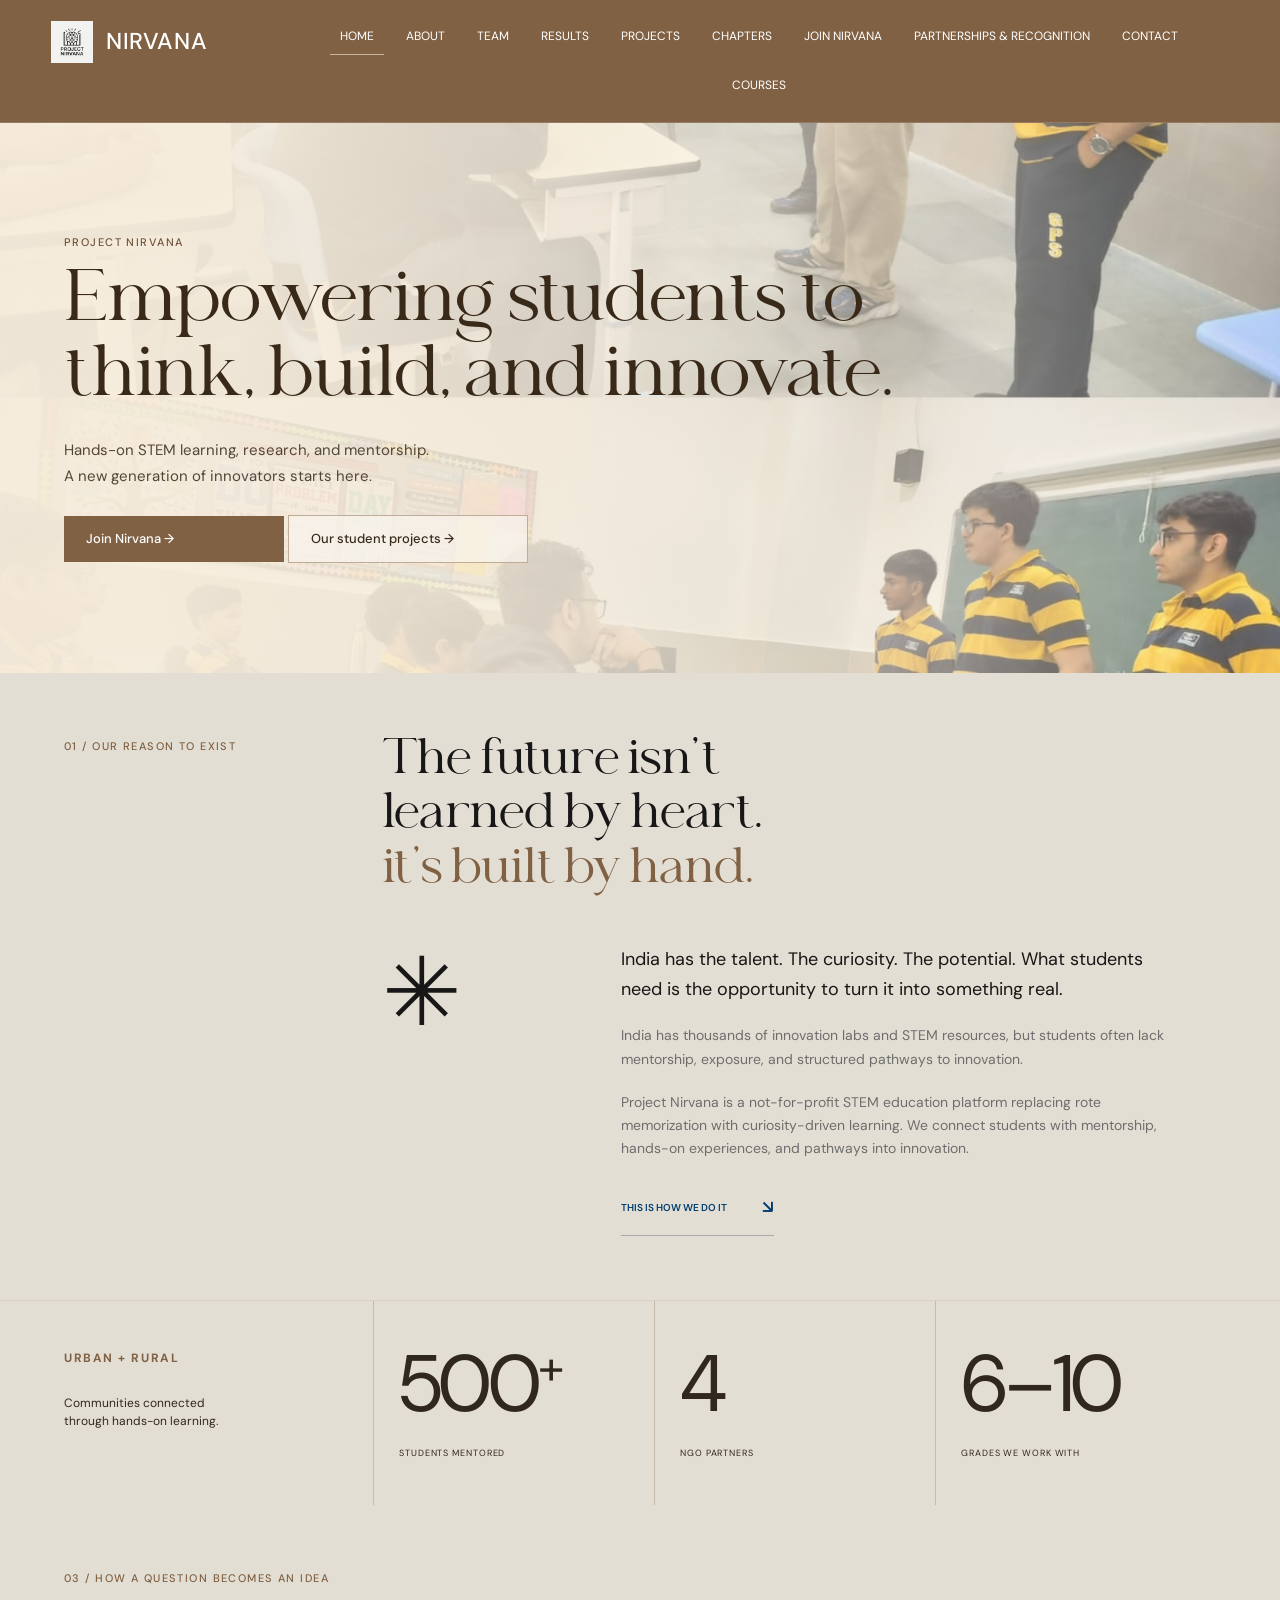
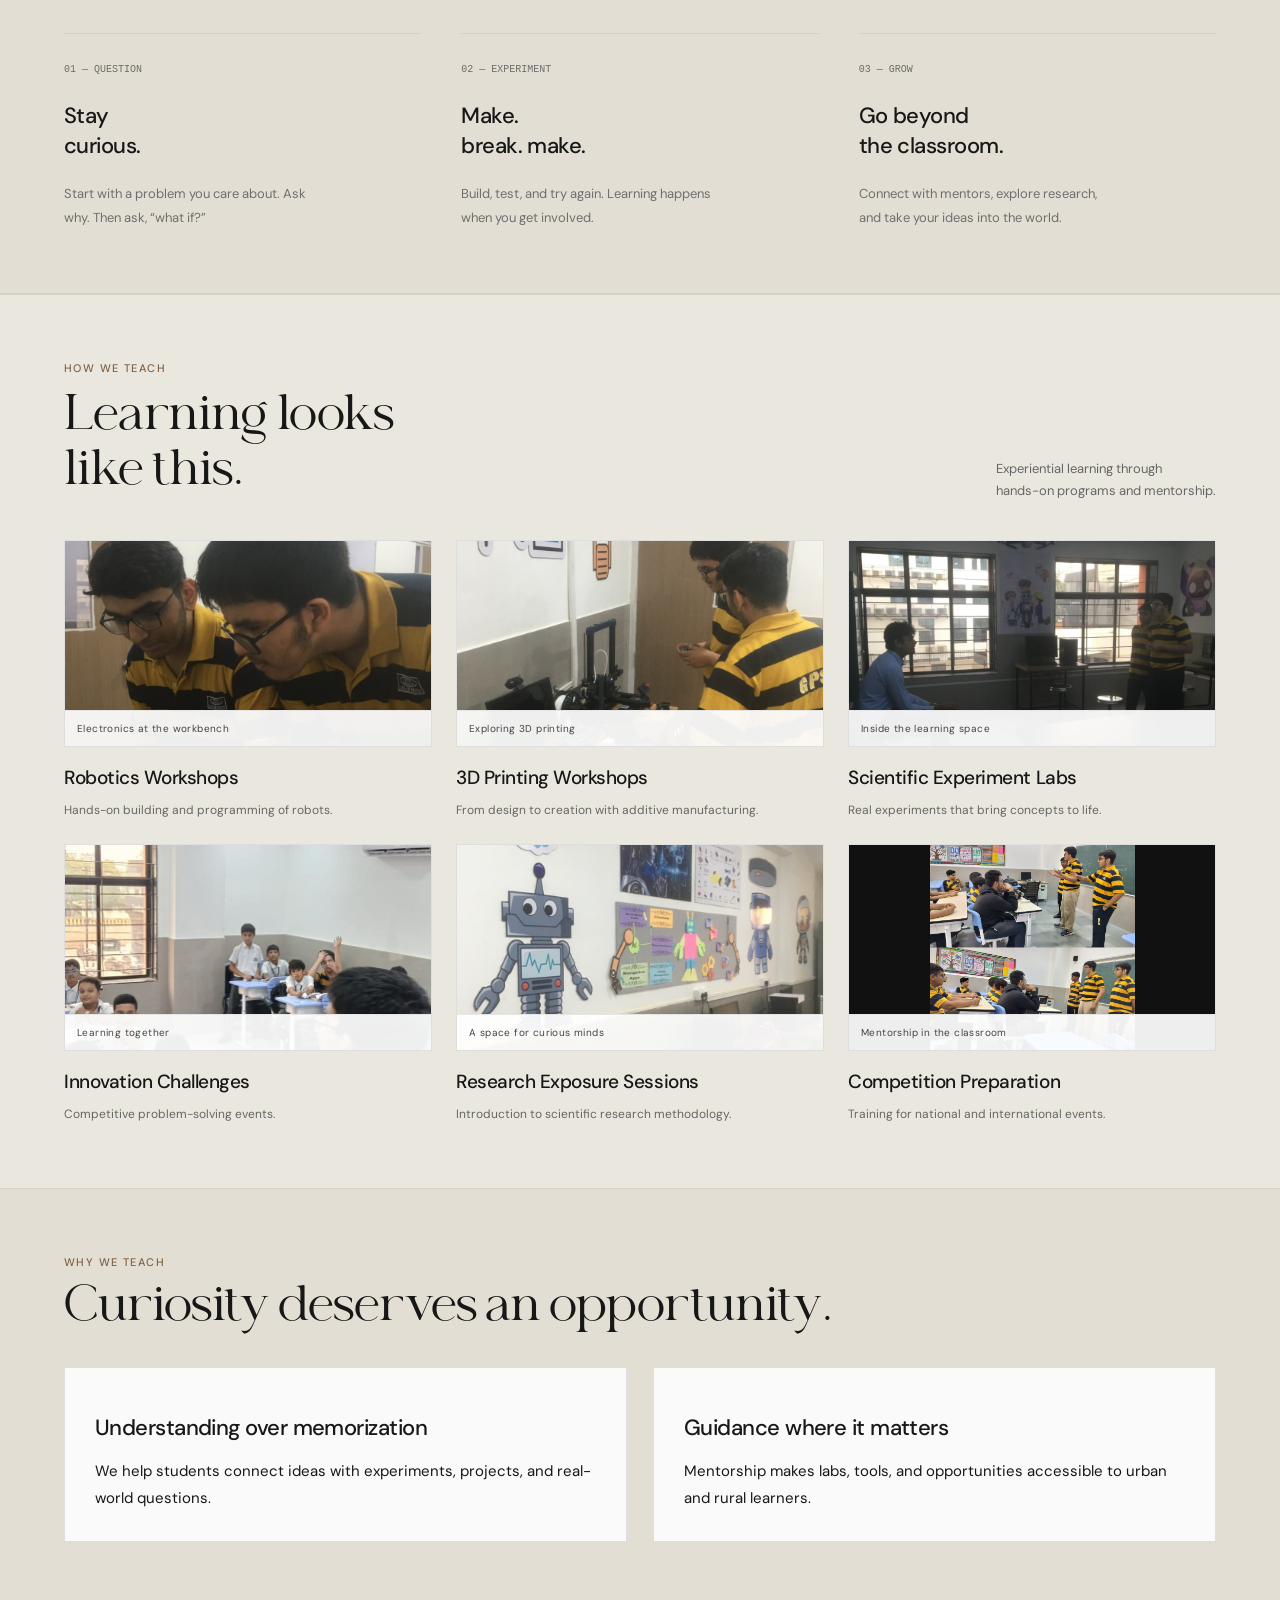
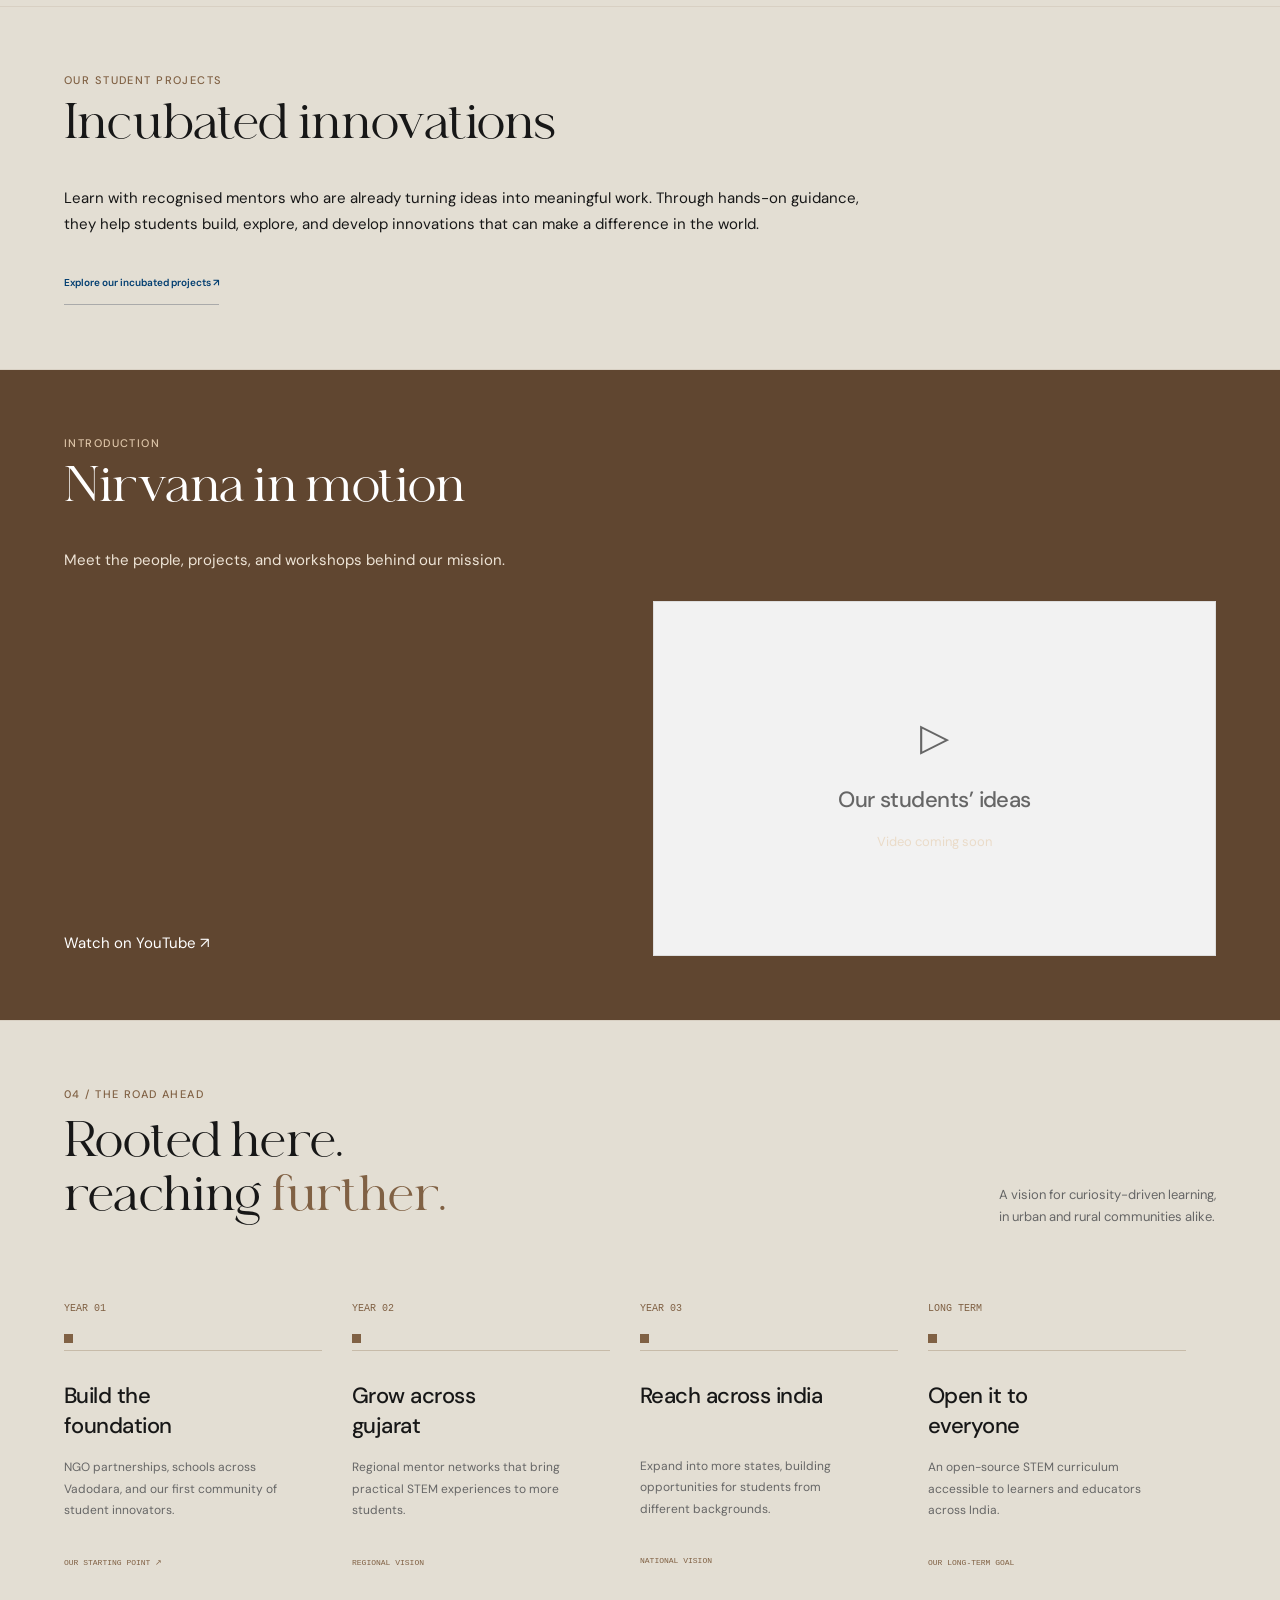
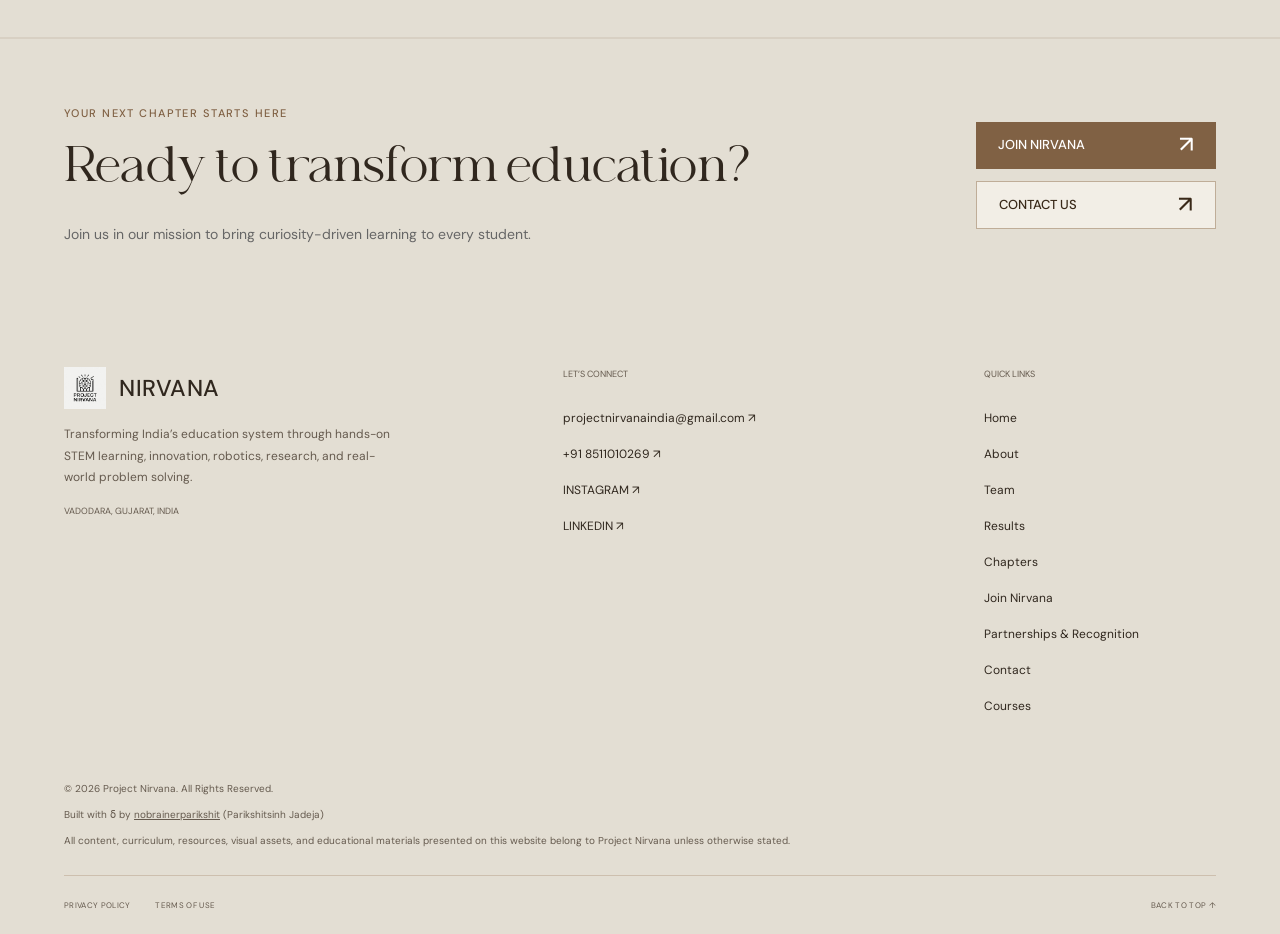
==== commit 75687da8: "Update team roster and portrait; format website source" ====
--- a/project-nirvana/index.html
+++ b/project-nirvana/index.html
@@ -1,10 +1,451 @@
-<!doctype html><html lang="en"><head><meta charset="utf-8"><meta name="viewport" content="width=device-width, initial-scale=1"><meta name="theme-color" content="#080808"><meta name="description" content="Project Nirvana — Empowering students to think, build, and innovate. Hands-on STEM learning, innovation, research, and mentorship in India."><title>Empowering students to think, build, and innovate | Project Nirvana</title><link rel="icon" href="assets/logo/nirvana_logo.jpg" type="image/jpeg"><link rel="stylesheet" href="style.css"><link rel="stylesheet" href="pages.css"><link rel="stylesheet" href="reference.css"><script src="script.js" defer></script><script src="contact.js" defer></script></head><body><a class="skip" href="#main">Skip to content</a><div class="progress" aria-hidden="true"></div><div class="announcement"><span><i></i>A NOT-FOR-PROFIT STEM EDUCATION INITIATIVE</span><span>VADODARA, INDIA ↗</span></div><header><a class="brand" href="index.html" aria-label="Project Nirvana home"><img class="brand-symbol" src="assets/logo/nirvana_logo.jpg" alt="" width="42" height="42">NIRVANA<span class="brand-note">PROJECT<br>INDIA</span></a><span class="header-note">SMALL QUESTIONS.<br>EXTRAORDINARY POSSIBILITIES.</span><a class="button yellow header-join" href="join.html">JOIN NIRVANA<span>↗</span></a><button class="menu-toggle" aria-label="Open navigation" aria-expanded="false" aria-controls="navigation">☰</button></header><nav id="navigation" aria-label="Main navigation"><a class="share" href="contact.html">LET’S BUILD THE FUTURE ↗</a><div><a href="index.html" aria-current="page">HOME</a><a href="about.html">ABOUT</a><a href="team.html">TEAM</a><a href="results.html">RESULTS</a><a href="projects.html">PROJECTS</a><a href="chapters.html">CHAPTERS</a><a href="join.html">JOIN NIRVANA</a><a href="partnerships.html">PARTNERSHIPS &amp; RECOGNITION</a><a href="contact.html">CONTACT</a><a href="courses.html">COURSES</a></div><span>INDIA / STEM</span></nav><main id="main"><section class="reference-hero"><div><span class="section-label">PROJECT NIRVANA</span><h1>Empowering students to<br>think, build, and innovate.</h1><p>Hands-on STEM learning, research, and mentorship.<br>A new generation of innovators starts here.</p><a class="button black" href="join.html">Join Nirvana →</a> <a class="button outlined" href="#projects">Our student projects →</a></div></section>
+<!doctype html>
+<html lang="en">
+  <head>
+    <meta charset="utf-8" />
+    <meta name="viewport" content="width=device-width, initial-scale=1" />
+    <meta name="theme-color" content="#080808" />
+    <meta
+      name="description"
+      content="Project Nirvana — Empowering students to think, build, and innovate. Hands-on STEM learning, innovation, research, and mentorship in India."
+    />
+    <title>
+      Empowering students to think, build, and innovate | Project Nirvana
+    </title>
+    <link rel="icon" href="assets/logo/nirvana_logo.jpg" type="image/jpeg" />
+    <link rel="stylesheet" href="style.css" />
+    <link rel="stylesheet" href="pages.css" />
+    <link rel="stylesheet" href="reference.css" />
+    <script src="script.js" defer></script>
+    <script src="contact.js" defer></script>
+  </head>
+  <body>
+    <a class="skip" href="#main">Skip to content</a>
+    <div class="progress" aria-hidden="true"></div>
+    <div class="announcement">
+      <span><i></i>A NOT-FOR-PROFIT STEM EDUCATION INITIATIVE</span
+      ><span>VADODARA, INDIA ↗</span>
+    </div>
+    <header>
+      <a class="brand" href="index.html" aria-label="Project Nirvana home"
+        ><img
+          class="brand-symbol"
+          src="assets/logo/nirvana_logo.jpg"
+          alt=""
+          width="42"
+          height="42"
+        />NIRVANA<span class="brand-note">PROJECT<br />INDIA</span></a
+      ><span class="header-note"
+        >SMALL QUESTIONS.<br />EXTRAORDINARY POSSIBILITIES.</span
+      ><a class="button yellow header-join" href="join.html"
+        >JOIN NIRVANA<span>↗</span></a
+      ><button
+        class="menu-toggle"
+        aria-label="Open navigation"
+        aria-expanded="false"
+        aria-controls="navigation"
+      >
+        ☰
+      </button>
+    </header>
+    <nav id="navigation" aria-label="Main navigation">
+      <a class="share" href="contact.html">LET’S BUILD THE FUTURE ↗</a>
+      <div>
+        <a href="index.html" aria-current="page">HOME</a
+        ><a href="about.html">ABOUT</a><a href="team.html">TEAM</a
+        ><a href="results.html">RESULTS</a><a href="projects.html">PROJECTS</a
+        ><a href="chapters.html">CHAPTERS</a><a href="join.html">JOIN NIRVANA</a
+        ><a href="partnerships.html">PARTNERSHIPS &amp; RECOGNITION</a
+        ><a href="contact.html">CONTACT</a><a href="courses.html">COURSES</a>
+      </div>
+      <span>INDIA / STEM</span>
+    </nav>
+    <main id="main">
+      <section class="reference-hero">
+        <div>
+          <span class="section-label">PROJECT NIRVANA</span>
+          <h1>Empowering students to<br />think, build, and innovate.</h1>
+          <p>
+            Hands-on STEM learning, research, and mentorship.<br />A new
+            generation of innovators starts here.
+          </p>
+          <a class="button black" href="join.html">Join Nirvana →</a>
+          <a class="button outlined" href="#projects">Our student projects →</a>
+        </div>
+      </section>
 
-<section id="mission" class="mission light section"><div class="section-label reveal">01 / OUR REASON TO EXIST</div><div class="mission-body"><h2 class="reveal">The future isn’t<br>learned by heart.<br><span>it’s built by hand.</span></h2><div class="mission-detail reveal"><span class="asterisk" aria-hidden="true">✳</span><div><p>India has the talent. The curiosity. The potential. What students need is the opportunity to turn it into something real.</p><p class="muted">India has thousands of innovation labs and STEM resources, but students often lack mentorship, exposure, and structured pathways to innovation.</p><p class="muted">Project Nirvana is a not-for-profit STEM education platform replacing rote memorization with curiosity-driven learning. We connect students with mentorship, hands-on experiences, and pathways into innovation.</p><a class="text-link dark-link" href="#gallery">THIS IS HOW WE DO IT <span>↘</span></a></div></div></div></section>
-<section id="impact" class="impact"><div class="impact-intro"><span class="eyebrow">URBAN + RURAL</span><p>Communities connected<br>through hands-on learning.</p></div><div class="stat"><strong data-count="500">500</strong><b>+</b><span>STUDENTS MENTORED</span></div><div class="stat"><strong data-count="4">4</strong><span>NGO PARTNERS</span></div><div class="stat"><strong>6–10</strong><span>GRADES WE WORK WITH</span></div></section>
+      <section id="mission" class="mission light section">
+        <div class="section-label reveal">01 / OUR REASON TO EXIST</div>
+        <div class="mission-body">
+          <h2 class="reveal">
+            The future isn’t<br />learned by heart.<br /><span
+              >it’s built by hand.</span
+            >
+          </h2>
+          <div class="mission-detail reveal">
+            <span class="asterisk" aria-hidden="true">✳</span>
+            <div>
+              <p>
+                India has the talent. The curiosity. The potential. What
+                students need is the opportunity to turn it into something real.
+              </p>
+              <p class="muted">
+                India has thousands of innovation labs and STEM resources, but
+                students often lack mentorship, exposure, and structured
+                pathways to innovation.
+              </p>
+              <p class="muted">
+                Project Nirvana is a not-for-profit STEM education platform
+                replacing rote memorization with curiosity-driven learning. We
+                connect students with mentorship, hands-on experiences, and
+                pathways into innovation.
+              </p>
+              <a class="text-link dark-link" href="#gallery"
+                >THIS IS HOW WE DO IT <span>↘</span></a
+              >
+            </div>
+          </div>
+        </div>
+      </section>
+      <section id="impact" class="impact">
+        <div class="impact-intro">
+          <span class="eyebrow">URBAN + RURAL</span>
+          <p>Communities connected<br />through hands-on learning.</p>
+        </div>
+        <div class="stat">
+          <strong data-count="500">500</strong><b>+</b
+          ><span>STUDENTS MENTORED</span>
+        </div>
+        <div class="stat">
+          <strong data-count="4">4</strong><span>NGO PARTNERS</span>
+        </div>
+        <div class="stat">
+          <strong>6–10</strong><span>GRADES WE WORK WITH</span>
+        </div>
+      </section>
 
-<section class="method light section"><div class="section-label reveal">03 / HOW A QUESTION BECOMES AN IDEA</div><div class="method-grid"><article class="reveal"><span>01 — QUESTION</span><h3>Stay<br>curious.</h3><p>Start with a problem you care about. Ask why. Then ask, “what if?”</p></article><article class="reveal"><span>02 — EXPERIMENT</span><h3>Make.<br>break. make.</h3><p>Build, test, and try again. Learning happens when you get involved.</p></article><article class="reveal"><span>03 — GROW</span><h3>Go beyond<br>the classroom.</h3><p>Connect with mentors, explore research, and take your ideas into the world.</p></article></div></section>
-<section class="section light gallery" id="gallery"><div class="section-heading reveal"><div><span class="section-label">HOW WE TEACH</span><h2>Learning looks<br>like this.</h2></div><p>Experiential learning through<br>hands-on programs and mentorship.</p></div><div class="photo-grid"><article class="reveal"><figure class="site-photo workshop-photo"><img src="assets/WhatsApp%20Image%202026-07-02%20at%2013.57.18.jpeg" alt="Students working together with electronics" loading="lazy" width="960" height="1280"><figcaption>Electronics at the workbench</figcaption></figure><h3>Robotics Workshops</h3><p>Hands-on building and programming of robots.</p></article><article class="reveal"><figure class="site-photo workshop-photo"><img src="assets/rw.jpeg" alt="Students beside a 3D printer and electronic components" loading="lazy" width="960" height="1280"><figcaption>Exploring 3D printing</figcaption></figure><h3>3D Printing Workshops</h3><p>From design to creation with additive manufacturing.</p></article><article class="reveal"><figure class="site-photo workshop-photo"><img src="assets/WhatsApp%20Image%202026-07-02%20at%2013.57.19.jpeg" alt="Tables and equipment in the science learning space" loading="lazy" width="960" height="1280"><figcaption>Inside the learning space</figcaption></figure><h3>Scientific Experiment Labs</h3><p>Real experiments that bring concepts to life.</p></article><article class="reveal"><figure class="site-photo workshop-photo"><img src="assets/workshops/1.jpeg" alt="A classroom session with students and mentors" loading="lazy" width="960" height="1280"><figcaption>Learning together</figcaption></figure><h3>Innovation Challenges</h3><p>Competitive problem-solving events.</p></article><article class="reveal"><figure class="site-photo workshop-photo"><img src="assets/WhatsApp%20Image%202026-07-02%20at%2013.57.20%20(1).jpeg" alt="Science and technology displays on the classroom wall" loading="lazy" width="960" height="1280"><figcaption>A space for curious minds</figcaption></figure><h3>Research Exposure Sessions</h3><p>Introduction to scientific research methodology.</p></article><article class="reveal"><figure class="site-photo workshop-photo collage-photo"><img src="assets/workshops/2.jpeg" alt="Two photographs of mentors presenting to students" loading="lazy" width="960" height="1280"><figcaption>Mentorship in the classroom</figcaption></figure><h3>Competition Preparation</h3><p>Training for national and international events.</p></article></div></section><section class="section new-section"><span class="section-label">WHY WE TEACH</span><h2>Curiosity deserves an opportunity.</h2><div class="new-grid"><article><h3>Understanding over memorization</h3><p>We help students connect ideas with experiments, projects, and real-world questions.</p></article><article><h3>Guidance where it matters</h3><p>Mentorship makes labs, tools, and opportunities accessible to urban and rural learners.</p></article></div></section>
-<div id="projects"><section class="section new-section"><span class="section-label">OUR STUDENT PROJECTS</span><h2>Incubated innovations</h2><p>Learn with recognised mentors who are already turning ideas into meaningful work. Through hands-on guidance, they help students build, explore, and develop innovations that can make a difference in the world.</p><a class="text-link dark-link" href="projects.html">Explore our incubated projects ↗</a></section></div><section class="section new-section"><span class="section-label">INTRODUCTION</span><h2>Nirvana in motion</h2><p>Meet the people, projects, and workshops behind our mission.</p><div class="new-grid"><div class="video-embed"><iframe src="https://www.youtube-nocookie.com/embed/5jcJ8ZbmPCk" title="Project Nirvana video" loading="lazy" allow="accelerometer; autoplay; clipboard-write; encrypted-media; gyroscope; picture-in-picture; web-share" referrerpolicy="strict-origin-when-cross-origin" allowfullscreen></iframe><a href="https://youtu.be/5jcJ8ZbmPCk" target="_blank" rel="noopener noreferrer">Watch on YouTube ↗</a></div><div class="video-slot"><span>▷</span><h3>Our students’ ideas</h3><p>Video coming soon</p></div></div></section><section id="vision" class="vision section"><div class="section-heading reveal"><div><span class="section-label">04 / THE ROAD AHEAD</span><h2>Rooted here.<br>reaching <em>further.</em></h2></div><p>A vision for curiosity-driven learning,<br>in urban and rural communities alike.</p></div><div class="roadmap"><article class="reveal"><span>YEAR 01</span><i></i><h3>Build the foundation</h3><p>NGO partnerships, schools across Vadodara, and our first community of student innovators.</p><b>OUR STARTING POINT ↗</b></article><article class="reveal"><span>YEAR 02</span><i></i><h3>Grow across gujarat</h3><p>Regional mentor networks that bring practical STEM experiences to more students.</p><b>REGIONAL VISION</b></article><article class="reveal"><span>YEAR 03</span><i></i><h3>Reach across india</h3><p>Expand into more states, building opportunities for students from different backgrounds.</p><b>NATIONAL VISION</b></article><article class="reveal"><span>LONG TERM</span><i></i><h3>Open it to everyone</h3><p>An open-source STEM curriculum accessible to learners and educators across India.</p><b>OUR LONG-TERM GOAL</b></article></div></section>
-<section class="page-cta light"><div><span class="section-label">YOUR NEXT CHAPTER STARTS HERE</span><h2>Ready to transform education?</h2><p>Join us in our mission to bring curiosity-driven learning to every student.</p></div><div class="cta-buttons"><a class="button black" href="join.html">JOIN NIRVANA<span>↗</span></a><a class="button outlined" href="contact.html">CONTACT US<span>↗</span></a></div></section>
-</main><footer><div class="footer-top"><div><a class="brand" href="index.html"><img class="brand-symbol" src="assets/logo/nirvana_logo.jpg" alt="" width="42" height="42">NIRVANA<span class="brand-note">PROJECT<br>INDIA</span></a><p>Transforming India’s education system through hands-on STEM learning, innovation, robotics, research, and real-world problem solving.</p><span>VADODARA, GUJARAT, INDIA</span></div><div><span>LET’S CONNECT</span><a href="mailto:projectnirvanaindia@gmail.com">projectnirvanaindia@gmail.com ↗</a><a href="https://wa.me/9185111010269" target="_blank" rel="noopener">+91 8511010269 ↗</a><a href="https://www.instagram.com/project_nirvanaindia/" target="_blank" rel="noopener">INSTAGRAM ↗</a><a href="https://www.linkedin.com/company/the-project-nirvana/" target="_blank" rel="noopener">LINKEDIN ↗</a></div><div><span>QUICK LINKS</span><a href="index.html">Home</a><a href="about.html">About</a><a href="team.html">Team</a><a href="results.html">Results</a><a href="chapters.html">Chapters</a><a href="join.html">Join Nirvana</a><a href="partnerships.html">Partnerships &amp; Recognition</a><a href="contact.html">Contact</a><a href="courses.html">Courses</a></div></div><div class="footer-credits"><p>© 2026 Project Nirvana. All Rights Reserved.</p><p>Built with ẟ by <a href="https://pariksh1t.netlify.app" target="_blank" rel="noopener">nobrainerparikshit</a> (Parikshitsinh Jadeja)</p><p>All content, curriculum, resources, visual assets, and educational materials presented on this website belong to Project Nirvana unless otherwise stated.</p></div><div class="footer-bottom"><a href="privacy.html">PRIVACY POLICY</a><a href="terms.html">TERMS OF USE</a><a href="#">BACK TO TOP ↑</a></div></footer></body></html>+      <section class="method light section">
+        <div class="section-label reveal">
+          03 / HOW A QUESTION BECOMES AN IDEA
+        </div>
+        <div class="method-grid">
+          <article class="reveal">
+            <span>01 — QUESTION</span>
+            <h3>Stay<br />curious.</h3>
+            <p>
+              Start with a problem you care about. Ask why. Then ask, “what if?”
+            </p>
+          </article>
+          <article class="reveal">
+            <span>02 — EXPERIMENT</span>
+            <h3>Make.<br />break. make.</h3>
+            <p>
+              Build, test, and try again. Learning happens when you get
+              involved.
+            </p>
+          </article>
+          <article class="reveal">
+            <span>03 — GROW</span>
+            <h3>Go beyond<br />the classroom.</h3>
+            <p>
+              Connect with mentors, explore research, and take your ideas into
+              the world.
+            </p>
+          </article>
+        </div>
+      </section>
+      <section class="section light gallery" id="gallery">
+        <div class="section-heading reveal">
+          <div>
+            <span class="section-label">HOW WE TEACH</span>
+            <h2>Learning looks<br />like this.</h2>
+          </div>
+          <p>
+            Experiential learning through<br />hands-on programs and mentorship.
+          </p>
+        </div>
+        <div class="photo-grid">
+          <article class="reveal">
+            <figure class="site-photo workshop-photo">
+              <img
+                src="assets/WhatsApp%20Image%202026-07-02%20at%2013.57.18.jpeg"
+                alt="Students working together with electronics"
+                loading="lazy"
+                width="960"
+                height="1280"
+              />
+              <figcaption>Electronics at the workbench</figcaption>
+            </figure>
+            <h3>Robotics Workshops</h3>
+            <p>Hands-on building and programming of robots.</p>
+          </article>
+          <article class="reveal">
+            <figure class="site-photo workshop-photo">
+              <img
+                src="assets/rw.jpeg"
+                alt="Students beside a 3D printer and electronic components"
+                loading="lazy"
+                width="960"
+                height="1280"
+              />
+              <figcaption>Exploring 3D printing</figcaption>
+            </figure>
+            <h3>3D Printing Workshops</h3>
+            <p>From design to creation with additive manufacturing.</p>
+          </article>
+          <article class="reveal">
+            <figure class="site-photo workshop-photo">
+              <img
+                src="assets/WhatsApp%20Image%202026-07-02%20at%2013.57.19.jpeg"
+                alt="Tables and equipment in the science learning space"
+                loading="lazy"
+                width="960"
+                height="1280"
+              />
+              <figcaption>Inside the learning space</figcaption>
+            </figure>
+            <h3>Scientific Experiment Labs</h3>
+            <p>Real experiments that bring concepts to life.</p>
+          </article>
+          <article class="reveal">
+            <figure class="site-photo workshop-photo">
+              <img
+                src="assets/workshops/1.jpeg"
+                alt="A classroom session with students and mentors"
+                loading="lazy"
+                width="960"
+                height="1280"
+              />
+              <figcaption>Learning together</figcaption>
+            </figure>
+            <h3>Innovation Challenges</h3>
+            <p>Competitive problem-solving events.</p>
+          </article>
+          <article class="reveal">
+            <figure class="site-photo workshop-photo">
+              <img
+                src="assets/WhatsApp%20Image%202026-07-02%20at%2013.57.20%20(1).jpeg"
+                alt="Science and technology displays on the classroom wall"
+                loading="lazy"
+                width="960"
+                height="1280"
+              />
+              <figcaption>A space for curious minds</figcaption>
+            </figure>
+            <h3>Research Exposure Sessions</h3>
+            <p>Introduction to scientific research methodology.</p>
+          </article>
+          <article class="reveal">
+            <figure class="site-photo workshop-photo collage-photo">
+              <img
+                src="assets/workshops/2.jpeg"
+                alt="Two photographs of mentors presenting to students"
+                loading="lazy"
+                width="960"
+                height="1280"
+              />
+              <figcaption>Mentorship in the classroom</figcaption>
+            </figure>
+            <h3>Competition Preparation</h3>
+            <p>Training for national and international events.</p>
+          </article>
+        </div>
+      </section>
+      <section class="section new-section">
+        <span class="section-label">WHY WE TEACH</span>
+        <h2>Curiosity deserves an opportunity.</h2>
+        <div class="new-grid">
+          <article>
+            <h3>Understanding over memorization</h3>
+            <p>
+              We help students connect ideas with experiments, projects, and
+              real-world questions.
+            </p>
+          </article>
+          <article>
+            <h3>Guidance where it matters</h3>
+            <p>
+              Mentorship makes labs, tools, and opportunities accessible to
+              urban and rural learners.
+            </p>
+          </article>
+        </div>
+      </section>
+      <div id="projects">
+        <section class="section new-section">
+          <span class="section-label">OUR STUDENT PROJECTS</span>
+          <h2>Incubated innovations</h2>
+          <p>
+            Learn with recognised mentors who are already turning ideas into
+            meaningful work. Through hands-on guidance, they help students
+            build, explore, and develop innovations that can make a difference
+            in the world.
+          </p>
+          <a class="text-link dark-link" href="projects.html"
+            >Explore our incubated projects ↗</a
+          >
+        </section>
+      </div>
+      <section class="section new-section">
+        <span class="section-label">INTRODUCTION</span>
+        <h2>Nirvana in motion</h2>
+        <p>Meet the people, projects, and workshops behind our mission.</p>
+        <div class="new-grid">
+          <div class="video-embed">
+            <iframe
+              src="https://www.youtube-nocookie.com/embed/5jcJ8ZbmPCk"
+              title="Project Nirvana video"
+              loading="lazy"
+              allow="accelerometer; autoplay; clipboard-write; encrypted-media; gyroscope; picture-in-picture; web-share"
+              referrerpolicy="strict-origin-when-cross-origin"
+              allowfullscreen
+            ></iframe
+            ><a
+              href="https://youtu.be/5jcJ8ZbmPCk"
+              target="_blank"
+              rel="noopener noreferrer"
+              >Watch on YouTube ↗</a
+            >
+          </div>
+          <div class="video-slot">
+            <span>▷</span>
+            <h3>Our students’ ideas</h3>
+            <p>Video coming soon</p>
+          </div>
+        </div>
+      </section>
+      <section id="vision" class="vision section">
+        <div class="section-heading reveal">
+          <div>
+            <span class="section-label">04 / THE ROAD AHEAD</span>
+            <h2>Rooted here.<br />reaching <em>further.</em></h2>
+          </div>
+          <p>
+            A vision for curiosity-driven learning,<br />in urban and rural
+            communities alike.
+          </p>
+        </div>
+        <div class="roadmap">
+          <article class="reveal">
+            <span>YEAR 01</span><i></i>
+            <h3>Build the foundation</h3>
+            <p>
+              NGO partnerships, schools across Vadodara, and our first community
+              of student innovators.
+            </p>
+            <b>OUR STARTING POINT ↗</b>
+          </article>
+          <article class="reveal">
+            <span>YEAR 02</span><i></i>
+            <h3>Grow across gujarat</h3>
+            <p>
+              Regional mentor networks that bring practical STEM experiences to
+              more students.
+            </p>
+            <b>REGIONAL VISION</b>
+          </article>
+          <article class="reveal">
+            <span>YEAR 03</span><i></i>
+            <h3>Reach across india</h3>
+            <p>
+              Expand into more states, building opportunities for students from
+              different backgrounds.
+            </p>
+            <b>NATIONAL VISION</b>
+          </article>
+          <article class="reveal">
+            <span>LONG TERM</span><i></i>
+            <h3>Open it to everyone</h3>
+            <p>
+              An open-source STEM curriculum accessible to learners and
+              educators across India.
+            </p>
+            <b>OUR LONG-TERM GOAL</b>
+          </article>
+        </div>
+      </section>
+      <section class="page-cta light">
+        <div>
+          <span class="section-label">YOUR NEXT CHAPTER STARTS HERE</span>
+          <h2>Ready to transform education?</h2>
+          <p>
+            Join us in our mission to bring curiosity-driven learning to every
+            student.
+          </p>
+        </div>
+        <div class="cta-buttons">
+          <a class="button black" href="join.html"
+            >JOIN NIRVANA<span>↗</span></a
+          ><a class="button outlined" href="contact.html"
+            >CONTACT US<span>↗</span></a
+          >
+        </div>
+      </section>
+    </main>
+    <footer>
+      <div class="footer-top">
+        <div>
+          <a class="brand" href="index.html"
+            ><img
+              class="brand-symbol"
+              src="assets/logo/nirvana_logo.jpg"
+              alt=""
+              width="42"
+              height="42"
+            />NIRVANA<span class="brand-note">PROJECT<br />INDIA</span></a
+          >
+          <p>
+            Transforming India’s education system through hands-on STEM
+            learning, innovation, robotics, research, and real-world problem
+            solving.
+          </p>
+          <span>VADODARA, GUJARAT, INDIA</span>
+        </div>
+        <div>
+          <span>LET’S CONNECT</span
+          ><a href="mailto:projectnirvanaindia@gmail.com"
+            >projectnirvanaindia@gmail.com ↗</a
+          ><a href="https://wa.me/9185111010269" target="_blank" rel="noopener"
+            >+91 8511010269 ↗</a
+          ><a
+            href="https://www.instagram.com/project_nirvanaindia/"
+            target="_blank"
+            rel="noopener"
+            >INSTAGRAM ↗</a
+          ><a
+            href="https://www.linkedin.com/company/the-project-nirvana/"
+            target="_blank"
+            rel="noopener"
+            >LINKEDIN ↗</a
+          >
+        </div>
+        <div>
+          <span>QUICK LINKS</span><a href="index.html">Home</a
+          ><a href="about.html">About</a><a href="team.html">Team</a
+          ><a href="results.html">Results</a><a href="chapters.html">Chapters</a
+          ><a href="join.html">Join Nirvana</a
+          ><a href="partnerships.html">Partnerships &amp; Recognition</a
+          ><a href="contact.html">Contact</a><a href="courses.html">Courses</a>
+        </div>
+      </div>
+      <div class="footer-credits">
+        <p>© 2026 Project Nirvana. All Rights Reserved.</p>
+        <p>
+          Built with ẟ by
+          <a href="https://pariksh1t.netlify.app" target="_blank" rel="noopener"
+            >nobrainerparikshit</a
+          >
+          (Parikshitsinh Jadeja)
+        </p>
+        <p>
+          All content, curriculum, resources, visual assets, and educational
+          materials presented on this website belong to Project Nirvana unless
+          otherwise stated.
+        </p>
+      </div>
+      <div class="footer-bottom">
+        <a href="privacy.html">PRIVACY POLICY</a
+        ><a href="terms.html">TERMS OF USE</a><a href="#">BACK TO TOP ↑</a>
+      </div>
+    </footer>
+  </body>
+</html>
--- a/project-nirvana/style.css
+++ b/project-nirvana/style.css
@@ -1,10 +1,1472 @@
-@import url('https://fonts.googleapis.com/css2?family=Barlow+Condensed:wght@600;700;800&family=DM+Sans:wght@400;500;600;700&display=swap');
-:root{--ink:#131313;--yellow:#eeeeee;--paper:#ededed;--muted:#9c9c9c;--line:#363636}*{box-sizing:border-box}html{scroll-behavior:smooth;scroll-padding-top:24px}body{margin:0;background:var(--ink);color:var(--paper);font:14px 'DM Sans',Arial,sans-serif}a{color:inherit;text-decoration:none}button{font:inherit;color:inherit;cursor:pointer}button,a,summary{-webkit-tap-highlight-color:transparent}a:focus-visible,button:focus-visible,summary:focus-visible{outline:3px solid #979797;outline-offset:5px}::selection{background:var(--yellow);color:var(--ink)}.skip{position:fixed;top:-80px;left:10px;background:var(--yellow);color:var(--ink);padding:15px;z-index:30}.skip:focus{top:10px}.progress{position:fixed;top:0;left:0;width:0;height:3px;background:var(--yellow);z-index:40}.announcement{display:flex;justify-content:space-between;background:#232323;padding:10px 3%;font-size:10px;letter-spacing:.08em;border-bottom:1px solid var(--line)}.announcement i,.pulse{display:inline-block;width:6px;height:6px;background:var(--yellow);border-radius:50%;margin-right:8px}.small-arrow{margin-left:30px}header{height:90px;display:flex;align-items:center;border-bottom:1px solid var(--line);padding-left:3%;gap:40px}.brand{font-size:40px;font-weight:800;letter-spacing:-3px;display:flex;align-items:center;white-space:nowrap}.brand-i{color:var(--yellow)}.brand-note{font-size:8px;line-height:1.3;letter-spacing:.02em;font-weight:500;border-left:1px solid #7c7c7c;margin-left:16px;padding-left:13px}.header-note{font-size:10px;line-height:1.6;letter-spacing:.05em;margin-left:auto;margin-right:15px}.button{min-height:58px;display:inline-flex;align-items:center;justify-content:space-between;gap:35px;padding:20px 27px;font-size:12px;font-weight:700;transition:background .25s,color .25s,transform .25s}.button span{font-size:23px;line-height:.6;transition:transform .25s}.button:hover span{transform:translate(3px,-3px)}.yellow{background:var(--yellow);color:var(--ink)}.yellow:hover{background:#ffffff}.header-join{align-self:stretch;min-width:235px}.menu-toggle{display:none}nav{display:flex;justify-content:space-between;align-items:center;padding:16px 3%;font-size:10px;color:#b7b7b7;border-bottom:1px solid var(--line)}nav div{display:flex;gap:30px}nav a:hover{color:var(--yellow)}nav>span{font-size:9px}.share{color:#828282}.hero{position:relative;overflow:hidden;min-height:695px;padding:28px 3% 0;background:radial-gradient(ellipse at 77% 45%,#404040 0, #252525 28%,#161616 61%)}.hero-grid{position:absolute;inset:0;background-image:linear-gradient(#e4e4e409 1px,transparent 1px),linear-gradient(90deg,#e4e4e409 1px,transparent 1px);background-size:70px 70px;mask-image:linear-gradient(90deg,transparent,black)}.hero-top{position:relative;display:flex;justify-content:space-between;z-index:2}.eyebrow{font-size:10px;letter-spacing:.08em}.pulse{animation:pulse 2s infinite}#motion-toggle{border:0;background:none;color:#b4b4b4;font-size:9px}.hero-copy{position:relative;z-index:2;padding-top:43px;width:65%}h1,h2,h3,p{margin:0}h1,h2,h3{font-family:'Barlow Condensed','Arial Narrow',Impact,sans-serif;font-weight:700;letter-spacing:-.025em}h1{font-size:clamp(76px,8.4vw,137px);line-height:.87}.line{display:block;overflow:hidden}.line>span{display:block;animation:enter 1s cubic-bezier(.16,1,.3,1) both}.line:nth-child(2)>span{animation-delay:.12s}.line:nth-child(3)>span{animation-delay:.24s}em{font-style:normal}h1 em:not(.yellow-text){color:#f1f1f1}.yellow-text{color:var(--yellow)}.hero-copy p{font-size:14px;line-height:1.65;color:#c2c2c2;margin:26px 0}.hero-actions{display:flex;align-items:center;gap:26px}.text-link{display:inline-flex;align-items:center;gap:35px;font-size:10px;font-weight:600;border-bottom:1px solid #686868;padding:12px 0;transition:color .2s}.text-link:hover{color:var(--yellow)}.text-link span{font-size:18px}.hero-bottom{position:relative;z-index:2;border-top:1px solid #5b5b5b66;display:flex;justify-content:space-between;margin-top:48px;padding:20px 0;font-size:9px;letter-spacing:.06em;color:#a1a1a1}.lab-art{position:absolute;right:1%;top:75px;width:47%;height:530px}.robot{position:absolute;inset:0;width:100%;height:100%;filter:drop-shadow(0 35px 25px #00000066);animation:float 6s ease-in-out infinite;transform:rotate(-7deg)}.orbit{position:absolute;border:1px solid #dadada28;border-radius:50%;left:10%;top:6%;width:83%;aspect-ratio:1}.orbit-a{transform:rotate(-30deg) scaleY(.65)}.orbit-b{transform:rotate(38deg) scaleX(.6)}.orbit-c{inset:7% auto auto 11%;animation:orbit 30s linear infinite}.orbit-c:after{content:'';position:absolute;top:15%;left:13%;height:8px;width:8px;border-radius:50%;background:var(--yellow);box-shadow:0 0 25px #eeeeeeaa}.art-label{font:9px/1.8 monospace;color:#cacaca;position:absolute;letter-spacing:.04em}.art-label span{color:#8a8a8a}.top-label{top:0;right:10px}.bottom-label{left:15%;bottom:0}.coordinate{font:9px/1.5 monospace;color:#707070;position:absolute;right:0;bottom:0}.art-cross{position:absolute;font:24px monospace;color:#a4a4a4}.cross-a{top:10%;left:10%}.cross-b{bottom:14%;right:4%}.spark{animation:pulse 3s infinite}.ticker{background:var(--yellow);color:var(--ink);overflow:hidden;border-block:1px solid var(--yellow);padding:16px 0}.ticker>div{display:flex;width:max-content;animation:marquee 27s linear infinite}.ticker span{white-space:nowrap;font-family:'Barlow Condensed',Impact,sans-serif;font-weight:700;font-size:43px;letter-spacing:-.01em}.ticker b{font-size:36px;margin:0 35px;font-weight:500}.section{padding:100px 5%}.light{background:var(--paper);color:var(--ink)}.section-label{font-size:10px;letter-spacing:.08em;display:block}.mission{display:grid;grid-template-columns:1fr 3fr;gap:40px}.mission h2{font-size:clamp(50px,5.8vw,86px);line-height:.98}.mission h2 span{color:#818181}.mission-detail{display:grid;grid-template-columns:1fr 3fr;gap:40px;margin-top:45px}.asterisk{font-size:95px;line-height:1}.mission-detail p{font-size:18px;line-height:1.65;max-width:560px}.mission-detail .muted{font-size:14px;color:#6e6e6e;margin:20px 0}.dark-link{color:var(--ink);border-color:#aaaaaa}.dark-link:hover{color:#5f5f5f}.impact{display:grid;grid-template-columns:1.1fr 1fr 1fr 1fr;background:var(--yellow);color:var(--ink);padding:0 5%}.impact>div{padding:43px 25px;border-left:1px solid #14141433}.impact>div:first-child{border-left:0;padding-left:0}.impact-intro .eyebrow{font-size:12px;font-weight:700;line-height:1.5}.impact-intro p{font-size:12px;margin-top:23px;line-height:1.5}.stat strong,.stat b{font:700 80px/1 'Barlow Condensed',Impact,sans-serif}.stat b{font-size:48px;vertical-align:top}.stat>span{display:block;font-size:9px;letter-spacing:.1em;margin-top:22px}.section-heading{display:flex;align-items:end;justify-content:space-between;gap:35px;margin-bottom:50px}.section-heading h2{font-size:clamp(50px,6vw,84px);line-height:.98;margin-top:24px}.section-heading h2 em{color:var(--yellow)}.section-heading p{font-size:13px;line-height:1.7;color:#a3a3a3}.program-layout{display:grid;grid-template-columns:1fr 1.35fr;gap:5%}.program-art{min-height:415px;background:#2c2c2c;position:relative;overflow:hidden;padding:24px;display:flex;flex-direction:column;justify-content:space-between}.blueprint-grid{position:absolute;inset:0;background-image:linear-gradient(#c4c4c412 1px,transparent 1px),linear-gradient(90deg,#c4c4c412 1px,transparent 1px);background-size:35px 35px}.mono,#program-caption{font:9px monospace;color:#c2c2c2;z-index:1}.art-corner{position:absolute;right:20px;bottom:20px;color:var(--yellow);font-size:24px}#program-glyph{font:230px/1 Arial,sans-serif;text-align:center;color:var(--yellow);position:relative;animation:float 7s ease-in-out infinite;text-shadow:16px 16px 0 #eeeeee18}details{border-top:1px solid #464646}details:last-child{border-bottom:1px solid #464646}summary{list-style:none;display:flex;align-items:center;gap:20px;padding:24px 0;cursor:pointer}summary::-webkit-details-marker{display:none}summary>span{font:10px monospace;color:#868686}summary h3{font-size:25px;letter-spacing:0;font-weight:600}summary b{margin-left:auto;color:#d7d7d7;font-size:23px;font-weight:400;transition:transform .3s}details[open] summary{color:var(--yellow)}details[open] summary b{transform:rotate(45deg);color:var(--yellow)}.detail-content{padding:0 34px 27px;animation:fade .4s}.detail-content p{color:#b1b1b1;line-height:1.8;font-size:13px}.detail-content a{font-size:9px;color:var(--yellow);display:inline-block;margin-top:20px}.method-grid{display:grid;grid-template-columns:repeat(3,1fr);gap:40px;margin-top:45px}.method-grid article{border-top:1px solid #a9a9a9;padding-top:20px}.method-grid article>span{font:10px monospace;color:#6d6d6d}.method h3{font-size:46px;line-height:1.05;margin:30px 0 20px}.method p{font-size:13px;line-height:1.8;color:#6f6f6f;max-width:260px}.roadmap{display:grid;grid-template-columns:repeat(4,1fr);margin-top:65px}.roadmap article{position:relative;padding-right:30px}.roadmap article>span{font:10px monospace;color:var(--yellow)}.roadmap i{display:block;height:1px;background:#4a4a4a;margin:30px 0}.roadmap i:before{content:'';position:absolute;width:9px;height:9px;background:var(--yellow);border-radius:50%;top:41px}.roadmap h3{font-size:27px;max-width:185px;line-height:1.05;min-height:60px}.roadmap p{font-size:12px;color:#9a9a9a;line-height:1.8;margin:15px 0 25px;max-width:220px}.roadmap b{font:8px monospace;color:#909090}.roadmap article:first-child b{color:var(--yellow)}.contact{background:var(--yellow);color:var(--ink);padding:38px 5% 60px;position:relative;overflow:hidden}.contact-top{display:flex;justify-content:space-between;font-size:10px}.contact h2{font-size:clamp(70px,11.8vw,175px);line-height:.89;position:relative;margin:60px 0 45px}.contact h2>span:not(.contact-star){color:#696969}.contact-star{position:absolute;right:0;top:0;font-family:Arial;font-weight:400;animation:orbit 30s linear infinite}.contact-actions{display:flex;gap:14px}.black{background:var(--ink);color:var(--yellow);min-width:220px}.black:hover{background:#383838}.outlined{border:1px solid #14141488;min-width:240px}.outlined:hover{background:#131313;color:var(--yellow)}.contact>p{font-size:11px;margin-top:24px}footer{padding:55px 5% 0}.footer-top{display:grid;grid-template-columns:1.2fr 1fr .6fr;gap:35px;padding-bottom:55px}.footer-top .brand{align-self:start}.footer-top>div{display:flex;flex-direction:column;gap:15px;font-size:12px}.footer-top>div>span{font-size:9px;color:#8c8c8c;margin-bottom:10px}.footer-top a:hover{color:var(--yellow)}.footer-bottom{border-top:1px solid #3b3b3b;padding:22px 0;display:flex;justify-content:space-between;font-size:8px;color:#959595;letter-spacing:.04em}.js .reveal{opacity:0;transform:translateY(30px);transition:opacity .85s,transform .85s cubic-bezier(.16,1,.3,1)}.js .reveal.visible{opacity:1;transform:none}.motion-paused *,.motion-paused *:before,.motion-paused *:after{animation-play-state:paused!important}.motion-paused{scroll-behavior:auto}.motion-paused .reveal{transition:none}.motion-paused .line>span{animation:none;transform:none}.motion-paused .reveal{opacity:1;transform:none}@keyframes enter{from{transform:translateY(110%)}to{transform:translateY(0)}}@keyframes fade{from{opacity:0;transform:translateY(-8px)}to{opacity:1;transform:none}}@keyframes float{0%,100%{transform:translateY(0) rotate(-7deg)}50%{transform:translateY(-14px) rotate(-4deg)}}@keyframes orbit{to{transform:rotate(360deg)}}@keyframes pulse{50%{opacity:.35}}@keyframes marquee{to{transform:translateX(-50%)}}
-@media(min-width:1600px){.hero{min-height:820px}.lab-art{height:630px}.hero-copy{padding-top:60px}.hero-bottom{margin-top:70px}}@media(max-width:1000px){nav div{gap:16px}.share{display:none}.hero{min-height:660px}.hero-copy{width:75%}.lab-art{right:-7%;width:55%;top:100px;opacity:.8}.hero-copy p{max-width:300px}.hero h1{font-size:90px}.hero-bottom{margin-top:55px}.section{padding:75px 5%}.mission{grid-template-columns:1fr;gap:30px}.mission-detail{grid-template-columns:1fr 4fr}.contact-actions .button{min-width:0;flex:1;padding:20px 16px;font-size:10px;gap:12px}.footer-top{grid-template-columns:1fr 1fr}.footer-top>.brand{grid-column:1/-1}}
-@media(max-width:650px){.announcement{padding:10px 5%;font-size:8px}.announcement>span:last-child{display:none}header{height:76px;padding:0 5%;gap:15px;justify-content:space-between}.brand{font-size:33px}.brand-note{font-size:7px;margin-left:12px;padding-left:10px}.header-note,.header-join{display:none}.menu-toggle{display:block;background:none;border:1px solid #525252;padding:8px 12px;font-size:21px}nav{padding:0;display:none}nav.open{display:block;padding:25px 5%}nav div{display:flex;flex-direction:column;gap:24px}nav>span{display:none}.hero{padding:22px 5% 0;min-height:900px}.hero-top{gap:10px}.eyebrow{font-size:8px}#motion-toggle{font-size:8px;white-space:nowrap}.hero-copy{width:100%;padding-top:36px}.hero h1{font-size:clamp(63px,15.5vw,100px)}.hero-copy p{font-size:13px;margin-top:23px}.hero-actions{gap:15px;align-items:flex-start;flex-direction:column}.hero-actions .button{min-width:210px}.hero-actions .text-link{font-size:9px}.lab-art{width:90%;right:0;top:475px;height:340px;opacity:1}.top-label{right:8%;top:20px;font-size:7px}.bottom-label{left:0;font-size:7px;bottom:0}.coordinate{right:5%;font-size:7px}.hero-bottom{margin-top:350px;padding:16px 0;font-size:7px;gap:25px;align-items:center}.hero-bottom>span{max-width:175px}.hero-bottom a{white-space:nowrap}.ticker{padding:13px 0}.ticker span{font-size:33px}.ticker b{font-size:26px;margin:0 20px}.section{padding:58px 5%}.section-label{font-size:9px}.mission h2{font-size:47px}.mission-detail{gap:20px;grid-template-columns:45px 1fr;margin-top:32px}.asterisk{font-size:48px}.mission-detail p{font-size:16px}.mission-detail .muted{font-size:12px}.impact{grid-template-columns:1fr 1fr}.impact>div{padding:25px 18px;border-bottom:1px solid #14141433}.impact>div:nth-child(3){border-left:0;padding-left:0}.stat strong{font-size:65px}.stat>span{font-size:8px;margin-top:12px}.impact-intro .eyebrow{font-size:10px}.impact-intro p{font-size:10px;margin-top:15px}.section-heading{display:block;margin-bottom:30px}.section-heading h2{font-size:49px;margin-top:20px}.section-heading p{margin-top:25px;font-size:12px}.program-layout{grid-template-columns:1fr;gap:25px}.program-art{min-height:280px;max-height:280px}#program-glyph{font-size:160px}summary{gap:13px;padding:22px 0}summary h3{font-size:23px}.method-grid{grid-template-columns:1fr;gap:35px}.method-grid article{display:grid;grid-template-columns:1fr 1fr;gap:20px}.method-grid article>span{grid-column:1/-1}.method h3{font-size:35px;margin:0}.method p{font-size:12px}.roadmap{grid-template-columns:1fr 1fr;gap:40px 20px;margin-top:45px}.roadmap article{padding-right:0}.roadmap h3{font-size:25px}.roadmap p{font-size:11px}.roadmap b{font-size:7px}.contact{padding:25px 5% 40px}.contact-top>span:last-child{display:none}.contact h2{font-size:17vw;margin:40px 0 30px}.contact-star{display:none}.contact-actions{flex-direction:column}.contact-actions .button{padding:20px;font-size:11px}.contact>p{font-size:10px;line-height:1.6}.footer-top{grid-template-columns:1fr;gap:35px}.footer-top>div{font-size:11px}.footer-bottom{flex-wrap:wrap;gap:20px}.footer-bottom>span:nth-child(2){display:none}footer{padding-top:40px}}
-@media(prefers-reduced-motion:reduce){html{scroll-behavior:auto}*,*:before,*:after{animation:none!important;transition:none!important}.js .reveal{opacity:1;transform:none}}
-.motion-paused .detail-content{animation:none;opacity:1;transform:none}
+@import url("https://fonts.googleapis.com/css2?family=Barlow+Condensed:wght@600;700;800&family=DM+Sans:wght@400;500;600;700&display=swap");
+:root {
+  --ink: #131313;
+  --yellow: #eeeeee;
+  --paper: #ededed;
+  --muted: #9c9c9c;
+  --line: #363636;
+}
+* {
+  box-sizing: border-box;
+}
+html {
+  scroll-behavior: smooth;
+  scroll-padding-top: 24px;
+}
+body {
+  margin: 0;
+  background: var(--ink);
+  color: var(--paper);
+  font:
+    14px "DM Sans",
+    Arial,
+    sans-serif;
+}
+a {
+  color: inherit;
+  text-decoration: none;
+}
+button {
+  font: inherit;
+  color: inherit;
+  cursor: pointer;
+}
+button,
+a,
+summary {
+  -webkit-tap-highlight-color: transparent;
+}
+a:focus-visible,
+button:focus-visible,
+summary:focus-visible {
+  outline: 3px solid #979797;
+  outline-offset: 5px;
+}
+::selection {
+  background: var(--yellow);
+  color: var(--ink);
+}
+.skip {
+  position: fixed;
+  top: -80px;
+  left: 10px;
+  background: var(--yellow);
+  color: var(--ink);
+  padding: 15px;
+  z-index: 30;
+}
+.skip:focus {
+  top: 10px;
+}
+.progress {
+  position: fixed;
+  top: 0;
+  left: 0;
+  width: 0;
+  height: 3px;
+  background: var(--yellow);
+  z-index: 40;
+}
+.announcement {
+  display: flex;
+  justify-content: space-between;
+  background: #232323;
+  padding: 10px 3%;
+  font-size: 10px;
+  letter-spacing: 0.08em;
+  border-bottom: 1px solid var(--line);
+}
+.announcement i,
+.pulse {
+  display: inline-block;
+  width: 6px;
+  height: 6px;
+  background: var(--yellow);
+  border-radius: 50%;
+  margin-right: 8px;
+}
+.small-arrow {
+  margin-left: 30px;
+}
+header {
+  height: 90px;
+  display: flex;
+  align-items: center;
+  border-bottom: 1px solid var(--line);
+  padding-left: 3%;
+  gap: 40px;
+}
+.brand {
+  font-size: 40px;
+  font-weight: 800;
+  letter-spacing: -3px;
+  display: flex;
+  align-items: center;
+  white-space: nowrap;
+}
+.brand-i {
+  color: var(--yellow);
+}
+.brand-note {
+  font-size: 8px;
+  line-height: 1.3;
+  letter-spacing: 0.02em;
+  font-weight: 500;
+  border-left: 1px solid #7c7c7c;
+  margin-left: 16px;
+  padding-left: 13px;
+}
+.header-note {
+  font-size: 10px;
+  line-height: 1.6;
+  letter-spacing: 0.05em;
+  margin-left: auto;
+  margin-right: 15px;
+}
+.button {
+  min-height: 58px;
+  display: inline-flex;
+  align-items: center;
+  justify-content: space-between;
+  gap: 35px;
+  padding: 20px 27px;
+  font-size: 12px;
+  font-weight: 700;
+  transition:
+    background 0.25s,
+    color 0.25s,
+    transform 0.25s;
+}
+.button span {
+  font-size: 23px;
+  line-height: 0.6;
+  transition: transform 0.25s;
+}
+.button:hover span {
+  transform: translate(3px, -3px);
+}
+.yellow {
+  background: var(--yellow);
+  color: var(--ink);
+}
+.yellow:hover {
+  background: #ffffff;
+}
+.header-join {
+  align-self: stretch;
+  min-width: 235px;
+}
+.menu-toggle {
+  display: none;
+}
+nav {
+  display: flex;
+  justify-content: space-between;
+  align-items: center;
+  padding: 16px 3%;
+  font-size: 10px;
+  color: #b7b7b7;
+  border-bottom: 1px solid var(--line);
+}
+nav div {
+  display: flex;
+  gap: 30px;
+}
+nav a:hover {
+  color: var(--yellow);
+}
+nav > span {
+  font-size: 9px;
+}
+.share {
+  color: #828282;
+}
+.hero {
+  position: relative;
+  overflow: hidden;
+  min-height: 695px;
+  padding: 28px 3% 0;
+  background: radial-gradient(
+    ellipse at 77% 45%,
+    #404040 0,
+    #252525 28%,
+    #161616 61%
+  );
+}
+.hero-grid {
+  position: absolute;
+  inset: 0;
+  background-image:
+    linear-gradient(#e4e4e409 1px, transparent 1px),
+    linear-gradient(90deg, #e4e4e409 1px, transparent 1px);
+  background-size: 70px 70px;
+  mask-image: linear-gradient(90deg, transparent, black);
+}
+.hero-top {
+  position: relative;
+  display: flex;
+  justify-content: space-between;
+  z-index: 2;
+}
+.eyebrow {
+  font-size: 10px;
+  letter-spacing: 0.08em;
+}
+.pulse {
+  animation: pulse 2s infinite;
+}
+#motion-toggle {
+  border: 0;
+  background: none;
+  color: #b4b4b4;
+  font-size: 9px;
+}
+.hero-copy {
+  position: relative;
+  z-index: 2;
+  padding-top: 43px;
+  width: 65%;
+}
+h1,
+h2,
+h3,
+p {
+  margin: 0;
+}
+h1,
+h2,
+h3 {
+  font-family: "Barlow Condensed", "Arial Narrow", Impact, sans-serif;
+  font-weight: 700;
+  letter-spacing: -0.025em;
+}
+h1 {
+  font-size: clamp(76px, 8.4vw, 137px);
+  line-height: 0.87;
+}
+.line {
+  display: block;
+  overflow: hidden;
+}
+.line > span {
+  display: block;
+  animation: enter 1s cubic-bezier(0.16, 1, 0.3, 1) both;
+}
+.line:nth-child(2) > span {
+  animation-delay: 0.12s;
+}
+.line:nth-child(3) > span {
+  animation-delay: 0.24s;
+}
+em {
+  font-style: normal;
+}
+h1 em:not(.yellow-text) {
+  color: #f1f1f1;
+}
+.yellow-text {
+  color: var(--yellow);
+}
+.hero-copy p {
+  font-size: 14px;
+  line-height: 1.65;
+  color: #c2c2c2;
+  margin: 26px 0;
+}
+.hero-actions {
+  display: flex;
+  align-items: center;
+  gap: 26px;
+}
+.text-link {
+  display: inline-flex;
+  align-items: center;
+  gap: 35px;
+  font-size: 10px;
+  font-weight: 600;
+  border-bottom: 1px solid #686868;
+  padding: 12px 0;
+  transition: color 0.2s;
+}
+.text-link:hover {
+  color: var(--yellow);
+}
+.text-link span {
+  font-size: 18px;
+}
+.hero-bottom {
+  position: relative;
+  z-index: 2;
+  border-top: 1px solid #5b5b5b66;
+  display: flex;
+  justify-content: space-between;
+  margin-top: 48px;
+  padding: 20px 0;
+  font-size: 9px;
+  letter-spacing: 0.06em;
+  color: #a1a1a1;
+}
+.lab-art {
+  position: absolute;
+  right: 1%;
+  top: 75px;
+  width: 47%;
+  height: 530px;
+}
+.robot {
+  position: absolute;
+  inset: 0;
+  width: 100%;
+  height: 100%;
+  filter: drop-shadow(0 35px 25px #00000066);
+  animation: float 6s ease-in-out infinite;
+  transform: rotate(-7deg);
+}
+.orbit {
+  position: absolute;
+  border: 1px solid #dadada28;
+  border-radius: 50%;
+  left: 10%;
+  top: 6%;
+  width: 83%;
+  aspect-ratio: 1;
+}
+.orbit-a {
+  transform: rotate(-30deg) scaleY(0.65);
+}
+.orbit-b {
+  transform: rotate(38deg) scaleX(0.6);
+}
+.orbit-c {
+  inset: 7% auto auto 11%;
+  animation: orbit 30s linear infinite;
+}
+.orbit-c:after {
+  content: "";
+  position: absolute;
+  top: 15%;
+  left: 13%;
+  height: 8px;
+  width: 8px;
+  border-radius: 50%;
+  background: var(--yellow);
+  box-shadow: 0 0 25px #eeeeeeaa;
+}
+.art-label {
+  font: 9px/1.8 monospace;
+  color: #cacaca;
+  position: absolute;
+  letter-spacing: 0.04em;
+}
+.art-label span {
+  color: #8a8a8a;
+}
+.top-label {
+  top: 0;
+  right: 10px;
+}
+.bottom-label {
+  left: 15%;
+  bottom: 0;
+}
+.coordinate {
+  font: 9px/1.5 monospace;
+  color: #707070;
+  position: absolute;
+  right: 0;
+  bottom: 0;
+}
+.art-cross {
+  position: absolute;
+  font: 24px monospace;
+  color: #a4a4a4;
+}
+.cross-a {
+  top: 10%;
+  left: 10%;
+}
+.cross-b {
+  bottom: 14%;
+  right: 4%;
+}
+.spark {
+  animation: pulse 3s infinite;
+}
+.ticker {
+  background: var(--yellow);
+  color: var(--ink);
+  overflow: hidden;
+  border-block: 1px solid var(--yellow);
+  padding: 16px 0;
+}
+.ticker > div {
+  display: flex;
+  width: max-content;
+  animation: marquee 27s linear infinite;
+}
+.ticker span {
+  white-space: nowrap;
+  font-family: "Barlow Condensed", Impact, sans-serif;
+  font-weight: 700;
+  font-size: 43px;
+  letter-spacing: -0.01em;
+}
+.ticker b {
+  font-size: 36px;
+  margin: 0 35px;
+  font-weight: 500;
+}
+.section {
+  padding: 100px 5%;
+}
+.light {
+  background: var(--paper);
+  color: var(--ink);
+}
+.section-label {
+  font-size: 10px;
+  letter-spacing: 0.08em;
+  display: block;
+}
+.mission {
+  display: grid;
+  grid-template-columns: 1fr 3fr;
+  gap: 40px;
+}
+.mission h2 {
+  font-size: clamp(50px, 5.8vw, 86px);
+  line-height: 0.98;
+}
+.mission h2 span {
+  color: #818181;
+}
+.mission-detail {
+  display: grid;
+  grid-template-columns: 1fr 3fr;
+  gap: 40px;
+  margin-top: 45px;
+}
+.asterisk {
+  font-size: 95px;
+  line-height: 1;
+}
+.mission-detail p {
+  font-size: 18px;
+  line-height: 1.65;
+  max-width: 560px;
+}
+.mission-detail .muted {
+  font-size: 14px;
+  color: #6e6e6e;
+  margin: 20px 0;
+}
+.dark-link {
+  color: var(--ink);
+  border-color: #aaaaaa;
+}
+.dark-link:hover {
+  color: #5f5f5f;
+}
+.impact {
+  display: grid;
+  grid-template-columns: 1.1fr 1fr 1fr 1fr;
+  background: var(--yellow);
+  color: var(--ink);
+  padding: 0 5%;
+}
+.impact > div {
+  padding: 43px 25px;
+  border-left: 1px solid #14141433;
+}
+.impact > div:first-child {
+  border-left: 0;
+  padding-left: 0;
+}
+.impact-intro .eyebrow {
+  font-size: 12px;
+  font-weight: 700;
+  line-height: 1.5;
+}
+.impact-intro p {
+  font-size: 12px;
+  margin-top: 23px;
+  line-height: 1.5;
+}
+.stat strong,
+.stat b {
+  font:
+    700 80px/1 "Barlow Condensed",
+    Impact,
+    sans-serif;
+}
+.stat b {
+  font-size: 48px;
+  vertical-align: top;
+}
+.stat > span {
+  display: block;
+  font-size: 9px;
+  letter-spacing: 0.1em;
+  margin-top: 22px;
+}
+.section-heading {
+  display: flex;
+  align-items: end;
+  justify-content: space-between;
+  gap: 35px;
+  margin-bottom: 50px;
+}
+.section-heading h2 {
+  font-size: clamp(50px, 6vw, 84px);
+  line-height: 0.98;
+  margin-top: 24px;
+}
+.section-heading h2 em {
+  color: var(--yellow);
+}
+.section-heading p {
+  font-size: 13px;
+  line-height: 1.7;
+  color: #a3a3a3;
+}
+.program-layout {
+  display: grid;
+  grid-template-columns: 1fr 1.35fr;
+  gap: 5%;
+}
+.program-art {
+  min-height: 415px;
+  background: #2c2c2c;
+  position: relative;
+  overflow: hidden;
+  padding: 24px;
+  display: flex;
+  flex-direction: column;
+  justify-content: space-between;
+}
+.blueprint-grid {
+  position: absolute;
+  inset: 0;
+  background-image:
+    linear-gradient(#c4c4c412 1px, transparent 1px),
+    linear-gradient(90deg, #c4c4c412 1px, transparent 1px);
+  background-size: 35px 35px;
+}
+.mono,
+#program-caption {
+  font: 9px monospace;
+  color: #c2c2c2;
+  z-index: 1;
+}
+.art-corner {
+  position: absolute;
+  right: 20px;
+  bottom: 20px;
+  color: var(--yellow);
+  font-size: 24px;
+}
+#program-glyph {
+  font:
+    230px/1 Arial,
+    sans-serif;
+  text-align: center;
+  color: var(--yellow);
+  position: relative;
+  animation: float 7s ease-in-out infinite;
+  text-shadow: 16px 16px 0 #eeeeee18;
+}
+details {
+  border-top: 1px solid #464646;
+}
+details:last-child {
+  border-bottom: 1px solid #464646;
+}
+summary {
+  list-style: none;
+  display: flex;
+  align-items: center;
+  gap: 20px;
+  padding: 24px 0;
+  cursor: pointer;
+}
+summary::-webkit-details-marker {
+  display: none;
+}
+summary > span {
+  font: 10px monospace;
+  color: #868686;
+}
+summary h3 {
+  font-size: 25px;
+  letter-spacing: 0;
+  font-weight: 600;
+}
+summary b {
+  margin-left: auto;
+  color: #d7d7d7;
+  font-size: 23px;
+  font-weight: 400;
+  transition: transform 0.3s;
+}
+details[open] summary {
+  color: var(--yellow);
+}
+details[open] summary b {
+  transform: rotate(45deg);
+  color: var(--yellow);
+}
+.detail-content {
+  padding: 0 34px 27px;
+  animation: fade 0.4s;
+}
+.detail-content p {
+  color: #b1b1b1;
+  line-height: 1.8;
+  font-size: 13px;
+}
+.detail-content a {
+  font-size: 9px;
+  color: var(--yellow);
+  display: inline-block;
+  margin-top: 20px;
+}
+.method-grid {
+  display: grid;
+  grid-template-columns: repeat(3, 1fr);
+  gap: 40px;
+  margin-top: 45px;
+}
+.method-grid article {
+  border-top: 1px solid #a9a9a9;
+  padding-top: 20px;
+}
+.method-grid article > span {
+  font: 10px monospace;
+  color: #6d6d6d;
+}
+.method h3 {
+  font-size: 46px;
+  line-height: 1.05;
+  margin: 30px 0 20px;
+}
+.method p {
+  font-size: 13px;
+  line-height: 1.8;
+  color: #6f6f6f;
+  max-width: 260px;
+}
+.roadmap {
+  display: grid;
+  grid-template-columns: repeat(4, 1fr);
+  margin-top: 65px;
+}
+.roadmap article {
+  position: relative;
+  padding-right: 30px;
+}
+.roadmap article > span {
+  font: 10px monospace;
+  color: var(--yellow);
+}
+.roadmap i {
+  display: block;
+  height: 1px;
+  background: #4a4a4a;
+  margin: 30px 0;
+}
+.roadmap i:before {
+  content: "";
+  position: absolute;
+  width: 9px;
+  height: 9px;
+  background: var(--yellow);
+  border-radius: 50%;
+  top: 41px;
+}
+.roadmap h3 {
+  font-size: 27px;
+  max-width: 185px;
+  line-height: 1.05;
+  min-height: 60px;
+}
+.roadmap p {
+  font-size: 12px;
+  color: #9a9a9a;
+  line-height: 1.8;
+  margin: 15px 0 25px;
+  max-width: 220px;
+}
+.roadmap b {
+  font: 8px monospace;
+  color: #909090;
+}
+.roadmap article:first-child b {
+  color: var(--yellow);
+}
+.contact {
+  background: var(--yellow);
+  color: var(--ink);
+  padding: 38px 5% 60px;
+  position: relative;
+  overflow: hidden;
+}
+.contact-top {
+  display: flex;
+  justify-content: space-between;
+  font-size: 10px;
+}
+.contact h2 {
+  font-size: clamp(70px, 11.8vw, 175px);
+  line-height: 0.89;
+  position: relative;
+  margin: 60px 0 45px;
+}
+.contact h2 > span:not(.contact-star) {
+  color: #696969;
+}
+.contact-star {
+  position: absolute;
+  right: 0;
+  top: 0;
+  font-family: Arial;
+  font-weight: 400;
+  animation: orbit 30s linear infinite;
+}
+.contact-actions {
+  display: flex;
+  gap: 14px;
+}
+.black {
+  background: var(--ink);
+  color: var(--yellow);
+  min-width: 220px;
+}
+.black:hover {
+  background: #383838;
+}
+.outlined {
+  border: 1px solid #14141488;
+  min-width: 240px;
+}
+.outlined:hover {
+  background: #131313;
+  color: var(--yellow);
+}
+.contact > p {
+  font-size: 11px;
+  margin-top: 24px;
+}
+footer {
+  padding: 55px 5% 0;
+}
+.footer-top {
+  display: grid;
+  grid-template-columns: 1.2fr 1fr 0.6fr;
+  gap: 35px;
+  padding-bottom: 55px;
+}
+.footer-top .brand {
+  align-self: start;
+}
+.footer-top > div {
+  display: flex;
+  flex-direction: column;
+  gap: 15px;
+  font-size: 12px;
+}
+.footer-top > div > span {
+  font-size: 9px;
+  color: #8c8c8c;
+  margin-bottom: 10px;
+}
+.footer-top a:hover {
+  color: var(--yellow);
+}
+.footer-bottom {
+  border-top: 1px solid #3b3b3b;
+  padding: 22px 0;
+  display: flex;
+  justify-content: space-between;
+  font-size: 8px;
+  color: #959595;
+  letter-spacing: 0.04em;
+}
+.js .reveal {
+  opacity: 0;
+  transform: translateY(30px);
+  transition:
+    opacity 0.85s,
+    transform 0.85s cubic-bezier(0.16, 1, 0.3, 1);
+}
+.js .reveal.visible {
+  opacity: 1;
+  transform: none;
+}
+.motion-paused *,
+.motion-paused *:before,
+.motion-paused *:after {
+  animation-play-state: paused !important;
+}
+.motion-paused {
+  scroll-behavior: auto;
+}
+.motion-paused .reveal {
+  transition: none;
+}
+.motion-paused .line > span {
+  animation: none;
+  transform: none;
+}
+.motion-paused .reveal {
+  opacity: 1;
+  transform: none;
+}
+@keyframes enter {
+  from {
+    transform: translateY(110%);
+  }
+  to {
+    transform: translateY(0);
+  }
+}
+@keyframes fade {
+  from {
+    opacity: 0;
+    transform: translateY(-8px);
+  }
+  to {
+    opacity: 1;
+    transform: none;
+  }
+}
+@keyframes float {
+  0%,
+  100% {
+    transform: translateY(0) rotate(-7deg);
+  }
+  50% {
+    transform: translateY(-14px) rotate(-4deg);
+  }
+}
+@keyframes orbit {
+  to {
+    transform: rotate(360deg);
+  }
+}
+@keyframes pulse {
+  50% {
+    opacity: 0.35;
+  }
+}
+@keyframes marquee {
+  to {
+    transform: translateX(-50%);
+  }
+}
+@media (min-width: 1600px) {
+  .hero {
+    min-height: 820px;
+  }
+  .lab-art {
+    height: 630px;
+  }
+  .hero-copy {
+    padding-top: 60px;
+  }
+  .hero-bottom {
+    margin-top: 70px;
+  }
+}
+@media (max-width: 1000px) {
+  nav div {
+    gap: 16px;
+  }
+  .share {
+    display: none;
+  }
+  .hero {
+    min-height: 660px;
+  }
+  .hero-copy {
+    width: 75%;
+  }
+  .lab-art {
+    right: -7%;
+    width: 55%;
+    top: 100px;
+    opacity: 0.8;
+  }
+  .hero-copy p {
+    max-width: 300px;
+  }
+  .hero h1 {
+    font-size: 90px;
+  }
+  .hero-bottom {
+    margin-top: 55px;
+  }
+  .section {
+    padding: 75px 5%;
+  }
+  .mission {
+    grid-template-columns: 1fr;
+    gap: 30px;
+  }
+  .mission-detail {
+    grid-template-columns: 1fr 4fr;
+  }
+  .contact-actions .button {
+    min-width: 0;
+    flex: 1;
+    padding: 20px 16px;
+    font-size: 10px;
+    gap: 12px;
+  }
+  .footer-top {
+    grid-template-columns: 1fr 1fr;
+  }
+  .footer-top > .brand {
+    grid-column: 1/-1;
+  }
+}
+@media (max-width: 650px) {
+  .announcement {
+    padding: 10px 5%;
+    font-size: 8px;
+  }
+  .announcement > span:last-child {
+    display: none;
+  }
+  header {
+    height: 76px;
+    padding: 0 5%;
+    gap: 15px;
+    justify-content: space-between;
+  }
+  .brand {
+    font-size: 33px;
+  }
+  .brand-note {
+    font-size: 7px;
+    margin-left: 12px;
+    padding-left: 10px;
+  }
+  .header-note,
+  .header-join {
+    display: none;
+  }
+  .menu-toggle {
+    display: block;
+    background: none;
+    border: 1px solid #525252;
+    padding: 8px 12px;
+    font-size: 21px;
+  }
+  nav {
+    padding: 0;
+    display: none;
+  }
+  nav.open {
+    display: block;
+    padding: 25px 5%;
+  }
+  nav div {
+    display: flex;
+    flex-direction: column;
+    gap: 24px;
+  }
+  nav > span {
+    display: none;
+  }
+  .hero {
+    padding: 22px 5% 0;
+    min-height: 900px;
+  }
+  .hero-top {
+    gap: 10px;
+  }
+  .eyebrow {
+    font-size: 8px;
+  }
+  #motion-toggle {
+    font-size: 8px;
+    white-space: nowrap;
+  }
+  .hero-copy {
+    width: 100%;
+    padding-top: 36px;
+  }
+  .hero h1 {
+    font-size: clamp(63px, 15.5vw, 100px);
+  }
+  .hero-copy p {
+    font-size: 13px;
+    margin-top: 23px;
+  }
+  .hero-actions {
+    gap: 15px;
+    align-items: flex-start;
+    flex-direction: column;
+  }
+  .hero-actions .button {
+    min-width: 210px;
+  }
+  .hero-actions .text-link {
+    font-size: 9px;
+  }
+  .lab-art {
+    width: 90%;
+    right: 0;
+    top: 475px;
+    height: 340px;
+    opacity: 1;
+  }
+  .top-label {
+    right: 8%;
+    top: 20px;
+    font-size: 7px;
+  }
+  .bottom-label {
+    left: 0;
+    font-size: 7px;
+    bottom: 0;
+  }
+  .coordinate {
+    right: 5%;
+    font-size: 7px;
+  }
+  .hero-bottom {
+    margin-top: 350px;
+    padding: 16px 0;
+    font-size: 7px;
+    gap: 25px;
+    align-items: center;
+  }
+  .hero-bottom > span {
+    max-width: 175px;
+  }
+  .hero-bottom a {
+    white-space: nowrap;
+  }
+  .ticker {
+    padding: 13px 0;
+  }
+  .ticker span {
+    font-size: 33px;
+  }
+  .ticker b {
+    font-size: 26px;
+    margin: 0 20px;
+  }
+  .section {
+    padding: 58px 5%;
+  }
+  .section-label {
+    font-size: 9px;
+  }
+  .mission h2 {
+    font-size: 47px;
+  }
+  .mission-detail {
+    gap: 20px;
+    grid-template-columns: 45px 1fr;
+    margin-top: 32px;
+  }
+  .asterisk {
+    font-size: 48px;
+  }
+  .mission-detail p {
+    font-size: 16px;
+  }
+  .mission-detail .muted {
+    font-size: 12px;
+  }
+  .impact {
+    grid-template-columns: 1fr 1fr;
+  }
+  .impact > div {
+    padding: 25px 18px;
+    border-bottom: 1px solid #14141433;
+  }
+  .impact > div:nth-child(3) {
+    border-left: 0;
+    padding-left: 0;
+  }
+  .stat strong {
+    font-size: 65px;
+  }
+  .stat > span {
+    font-size: 8px;
+    margin-top: 12px;
+  }
+  .impact-intro .eyebrow {
+    font-size: 10px;
+  }
+  .impact-intro p {
+    font-size: 10px;
+    margin-top: 15px;
+  }
+  .section-heading {
+    display: block;
+    margin-bottom: 30px;
+  }
+  .section-heading h2 {
+    font-size: 49px;
+    margin-top: 20px;
+  }
+  .section-heading p {
+    margin-top: 25px;
+    font-size: 12px;
+  }
+  .program-layout {
+    grid-template-columns: 1fr;
+    gap: 25px;
+  }
+  .program-art {
+    min-height: 280px;
+    max-height: 280px;
+  }
+  #program-glyph {
+    font-size: 160px;
+  }
+  summary {
+    gap: 13px;
+    padding: 22px 0;
+  }
+  summary h3 {
+    font-size: 23px;
+  }
+  .method-grid {
+    grid-template-columns: 1fr;
+    gap: 35px;
+  }
+  .method-grid article {
+    display: grid;
+    grid-template-columns: 1fr 1fr;
+    gap: 20px;
+  }
+  .method-grid article > span {
+    grid-column: 1/-1;
+  }
+  .method h3 {
+    font-size: 35px;
+    margin: 0;
+  }
+  .method p {
+    font-size: 12px;
+  }
+  .roadmap {
+    grid-template-columns: 1fr 1fr;
+    gap: 40px 20px;
+    margin-top: 45px;
+  }
+  .roadmap article {
+    padding-right: 0;
+  }
+  .roadmap h3 {
+    font-size: 25px;
+  }
+  .roadmap p {
+    font-size: 11px;
+  }
+  .roadmap b {
+    font-size: 7px;
+  }
+  .contact {
+    padding: 25px 5% 40px;
+  }
+  .contact-top > span:last-child {
+    display: none;
+  }
+  .contact h2 {
+    font-size: 17vw;
+    margin: 40px 0 30px;
+  }
+  .contact-star {
+    display: none;
+  }
+  .contact-actions {
+    flex-direction: column;
+  }
+  .contact-actions .button {
+    padding: 20px;
+    font-size: 11px;
+  }
+  .contact > p {
+    font-size: 10px;
+    line-height: 1.6;
+  }
+  .footer-top {
+    grid-template-columns: 1fr;
+    gap: 35px;
+  }
+  .footer-top > div {
+    font-size: 11px;
+  }
+  .footer-bottom {
+    flex-wrap: wrap;
+    gap: 20px;
+  }
+  .footer-bottom > span:nth-child(2) {
+    display: none;
+  }
+  footer {
+    padding-top: 40px;
+  }
+}
+@media (prefers-reduced-motion: reduce) {
+  html {
+    scroll-behavior: auto;
+  }
+  *,
+  *:before,
+  *:after {
+    animation: none !important;
+    transition: none !important;
+  }
+  .js .reveal {
+    opacity: 1;
+    transform: none;
+  }
+}
+.motion-paused .detail-content {
+  animation: none;
+  opacity: 1;
+  transform: none;
+}
 
 /* Monochrome interface; image elements retain their original colors. */
-:root{--ink:#080808;--yellow:#ffffff;--paper:#ffffff;--muted:#999999;--line:#333333}.hero{background:#080808}.hero-grid{opacity:.5}.yellow:hover{background:#d8d8d8}.contact h2>span:not(.contact-star){color:#666666}.contact .outlined:hover{background:#080808;color:#ffffff}.black:hover{background:#333333}.dark-link:hover{color:#666666}.photo-placeholder{margin:0;position:relative;overflow:hidden;background:#181818;border:1px solid #444444;display:flex;align-items:center;justify-content:center;aspect-ratio:4/3;color:#999999}.photo-placeholder:before,.photo-placeholder:after{content:"";position:absolute;inset:0;background:linear-gradient(to top right,transparent calc(50% - .5px),#ffffff12 50%,transparent calc(50% + .5px));pointer-events:none}.photo-placeholder:after{transform:scaleX(-1)}.placeholder-label{position:relative;z-index:1;text-align:center;padding:20px;background:#181818}.placeholder-label .photo-icon{display:block;font-size:36px;font-weight:400;margin-bottom:14px;color:#dddddd}.placeholder-label strong{display:block;font-size:11px;letter-spacing:.12em;font-weight:500;color:#dddddd}.placeholder-label small{display:block;font-size:9px;letter-spacing:.06em;margin-top:9px}.hero-photo{position:absolute;right:4%;top:100px;width:40%;height:460px;aspect-ratio:auto;transform:rotate(-3deg);animation:float 7s ease-in-out infinite}.hero-copy{width:60%}.photo-corner{position:absolute;left:18px;top:18px;font:9px monospace;letter-spacing:.08em}.photo-caption{position:absolute;bottom:18px;left:18px;right:18px;font:9px monospace;display:flex;justify-content:space-between}.gallery-heading{display:flex;justify-content:space-between;align-items:end;gap:30px;margin-bottom:35px}.gallery-heading h2{font-size:clamp(44px,5.5vw,74px);line-height:1;margin-top:20px}.gallery-heading p{font-size:12px;line-height:1.7;color:#666666}.photo-grid{display:grid;grid-template-columns:repeat(3,1fr);gap:22px}.photo-grid article>h3{font-size:25px;margin-top:18px}.photo-grid article>p{font-size:12px;color:#666666;margin-top:8px;line-height:1.7}.gallery .photo-placeholder{background:#eeeeee;border-color:#cccccc;color:#666666}.gallery .placeholder-label{background:#eeeeee}.gallery .placeholder-label strong,.gallery .photo-icon{color:#666666}.gallery .photo-placeholder:before,.gallery .photo-placeholder:after{background:linear-gradient(to top right,transparent calc(50% - .5px),#00000015 50%,transparent calc(50% + .5px))}.photo-placeholder img{display:block;width:100%;height:100%;object-fit:cover;position:absolute;inset:0;z-index:2;filter:none}.gallery{border-top:1px solid #cccccc}@media(max-width:1000px){.hero-photo{right:3%;width:38%;top:140px;height:370px}.hero-copy{width:70%}}@media(max-width:650px){.hero-copy{width:100%}.hero-photo{top:510px;left:5%;right:5%;width:90%;height:300px;transform:none}.photo-grid{grid-template-columns:1fr;gap:35px}.gallery-heading{display:block}.gallery-heading p{margin-top:20px}.hero-photo .placeholder-label strong{font-size:10px}}
-@media(max-width:650px){.hero-photo{position:relative;top:auto;left:auto;right:auto;width:100%;height:300px;margin:45px 0 0;animation:none}.hero-bottom{margin-top:30px}.hero{min-height:0}}
+:root {
+  --ink: #080808;
+  --yellow: #ffffff;
+  --paper: #ffffff;
+  --muted: #999999;
+  --line: #333333;
+}
+.hero {
+  background: #080808;
+}
+.hero-grid {
+  opacity: 0.5;
+}
+.yellow:hover {
+  background: #d8d8d8;
+}
+.contact h2 > span:not(.contact-star) {
+  color: #666666;
+}
+.contact .outlined:hover {
+  background: #080808;
+  color: #ffffff;
+}
+.black:hover {
+  background: #333333;
+}
+.dark-link:hover {
+  color: #666666;
+}
+.photo-placeholder {
+  margin: 0;
+  position: relative;
+  overflow: hidden;
+  background: #181818;
+  border: 1px solid #444444;
+  display: flex;
+  align-items: center;
+  justify-content: center;
+  aspect-ratio: 4/3;
+  color: #999999;
+}
+.photo-placeholder:before,
+.photo-placeholder:after {
+  content: "";
+  position: absolute;
+  inset: 0;
+  background: linear-gradient(
+    to top right,
+    transparent calc(50% - 0.5px),
+    #ffffff12 50%,
+    transparent calc(50% + 0.5px)
+  );
+  pointer-events: none;
+}
+.photo-placeholder:after {
+  transform: scaleX(-1);
+}
+.placeholder-label {
+  position: relative;
+  z-index: 1;
+  text-align: center;
+  padding: 20px;
+  background: #181818;
+}
+.placeholder-label .photo-icon {
+  display: block;
+  font-size: 36px;
+  font-weight: 400;
+  margin-bottom: 14px;
+  color: #dddddd;
+}
+.placeholder-label strong {
+  display: block;
+  font-size: 11px;
+  letter-spacing: 0.12em;
+  font-weight: 500;
+  color: #dddddd;
+}
+.placeholder-label small {
+  display: block;
+  font-size: 9px;
+  letter-spacing: 0.06em;
+  margin-top: 9px;
+}
+.hero-photo {
+  position: absolute;
+  right: 4%;
+  top: 100px;
+  width: 40%;
+  height: 460px;
+  aspect-ratio: auto;
+  transform: rotate(-3deg);
+  animation: float 7s ease-in-out infinite;
+}
+.hero-copy {
+  width: 60%;
+}
+.photo-corner {
+  position: absolute;
+  left: 18px;
+  top: 18px;
+  font: 9px monospace;
+  letter-spacing: 0.08em;
+}
+.photo-caption {
+  position: absolute;
+  bottom: 18px;
+  left: 18px;
+  right: 18px;
+  font: 9px monospace;
+  display: flex;
+  justify-content: space-between;
+}
+.gallery-heading {
+  display: flex;
+  justify-content: space-between;
+  align-items: end;
+  gap: 30px;
+  margin-bottom: 35px;
+}
+.gallery-heading h2 {
+  font-size: clamp(44px, 5.5vw, 74px);
+  line-height: 1;
+  margin-top: 20px;
+}
+.gallery-heading p {
+  font-size: 12px;
+  line-height: 1.7;
+  color: #666666;
+}
+.photo-grid {
+  display: grid;
+  grid-template-columns: repeat(3, 1fr);
+  gap: 22px;
+}
+.photo-grid article > h3 {
+  font-size: 25px;
+  margin-top: 18px;
+}
+.photo-grid article > p {
+  font-size: 12px;
+  color: #666666;
+  margin-top: 8px;
+  line-height: 1.7;
+}
+.gallery .photo-placeholder {
+  background: #eeeeee;
+  border-color: #cccccc;
+  color: #666666;
+}
+.gallery .placeholder-label {
+  background: #eeeeee;
+}
+.gallery .placeholder-label strong,
+.gallery .photo-icon {
+  color: #666666;
+}
+.gallery .photo-placeholder:before,
+.gallery .photo-placeholder:after {
+  background: linear-gradient(
+    to top right,
+    transparent calc(50% - 0.5px),
+    #00000015 50%,
+    transparent calc(50% + 0.5px)
+  );
+}
+.photo-placeholder img {
+  display: block;
+  width: 100%;
+  height: 100%;
+  object-fit: cover;
+  position: absolute;
+  inset: 0;
+  z-index: 2;
+  filter: none;
+}
+.gallery {
+  border-top: 1px solid #cccccc;
+}
+@media (max-width: 1000px) {
+  .hero-photo {
+    right: 3%;
+    width: 38%;
+    top: 140px;
+    height: 370px;
+  }
+  .hero-copy {
+    width: 70%;
+  }
+}
+@media (max-width: 650px) {
+  .hero-copy {
+    width: 100%;
+  }
+  .hero-photo {
+    top: 510px;
+    left: 5%;
+    right: 5%;
+    width: 90%;
+    height: 300px;
+    transform: none;
+  }
+  .photo-grid {
+    grid-template-columns: 1fr;
+    gap: 35px;
+  }
+  .gallery-heading {
+    display: block;
+  }
+  .gallery-heading p {
+    margin-top: 20px;
+  }
+  .hero-photo .placeholder-label strong {
+    font-size: 10px;
+  }
+}
+@media (max-width: 650px) {
+  .hero-photo {
+    position: relative;
+    top: auto;
+    left: auto;
+    right: auto;
+    width: 100%;
+    height: 300px;
+    margin: 45px 0 0;
+    animation: none;
+  }
+  .hero-bottom {
+    margin-top: 30px;
+  }
+  .hero {
+    min-height: 0;
+  }
+}
--- a/project-nirvana/pages.css
+++ b/project-nirvana/pages.css
@@ -1,42 +1,995 @@
 /* Shared multipage layouts. All interface colors are neutral; photography retains color. */
-nav a[aria-current="page"]{color:#fff;border-bottom:1px solid #fff;padding-bottom:5px}nav div{gap:24px}nav{min-height:49px}main{animation:page-in .5s ease-out}.page-hero{padding:30px 5% 80px;border-bottom:1px solid #333;background:linear-gradient(120deg,#080808,#191919);position:relative;overflow:hidden}.page-hero:after{content:'+';font:400 260px/1 'DM Sans',Arial,sans-serif;position:absolute;right:5%;bottom:10px;color:#ffffff08;pointer-events:none}.page-hero h1{font-size:clamp(66px,8vw,120px);line-height:.94;margin:65px 0 30px;max-width:1050px;text-wrap:balance}.page-hero>p{font-size:17px;line-height:1.8;max-width:770px;color:#aaa;position:relative;z-index:1}.page-hero>.button{margin-top:32px}.page-hero .hero-top{border-bottom:1px solid #333;padding-bottom:24px}.hero-copy>p{max-width:470px}.page-cta{display:flex;justify-content:space-between;align-items:center;gap:50px;padding:65px 5%;border-top:1px solid #ccc}.page-cta h2{font-size:clamp(48px,5.5vw,80px);line-height:1;margin:22px 0}.page-cta p{font-size:14px;line-height:1.8;max-width:650px;color:#666}.cta-buttons{display:flex;flex-direction:column;gap:12px;min-width:235px}.section-links{margin-top:35px}.topic-list{display:grid;grid-template-columns:repeat(3,1fr);gap:0 35px;margin:10px 0 28px}.topic-list>span{display:flex;align-items:center;gap:20px;border-top:1px solid #ccc;padding:21px 0;font-size:16px}.topic-list small{font:9px monospace;color:#777}.photo-grid{row-gap:42px}.photo-grid h3{text-transform:uppercase}.gap-grid{display:grid;grid-template-columns:repeat(5,1fr);gap:25px}.gap-grid article{border-top:1px solid #555;padding-top:22px}.gap-grid strong{display:block;font:700 68px/1 'Barlow Condensed',Impact,sans-serif}.gap-grid article>span{display:block;min-height:48px;font-size:11px;color:#aaa;line-height:1.6;margin:12px 0 25px}.gap-grid h3{font-size:26px;line-height:1.1;margin:18px 0}.gap-grid p{font-size:12px;line-height:1.7;color:#999}.source-note{font-size:11px;line-height:1.7;color:#888;margin-top:35px;max-width:800px}.light .source-note{color:#666}.partner-strip{display:grid;grid-template-columns:repeat(5,1fr);gap:20px}.partner-strip>div{height:130px;display:flex;justify-content:center;align-items:center;background:#fff;border:1px solid #ddd;padding:15px}.partner-strip img{max-width:100%;max-height:100%;object-fit:contain}.story-layout{display:grid;grid-template-columns:1fr 1fr;gap:7%;align-items:start}.story-image{position:sticky;top:25px}.story-image img{width:100%;height:auto;max-height:650px;object-fit:cover}.prose h2{font-size:clamp(42px,4.6vw,67px);line-height:1.05;margin:24px 0}.prose h3{font-size:27px;margin:30px 0 10px}.prose p{font-size:15px;line-height:1.9;color:#aaa;max-width:840px;margin-bottom:22px}.light.prose p,.light .prose p{color:#666}.prose p a{text-decoration:underline;text-underline-offset:4px}.wide-copy{font-size:17px;line-height:1.9;max-width:880px;color:#aaa;margin-bottom:45px}.light .wide-copy{color:#666}.editorial-grid{display:grid;grid-template-columns:repeat(2,1fr);gap:40px 60px}.editorial-grid article{border-top:1px solid #555;padding-top:20px}.light .editorial-grid article{border-color:#ccc}.item-number{font:10px monospace;color:#888;letter-spacing:.1em}.editorial-grid h3{font-size:36px;margin:22px 0 14px;text-transform:uppercase}.editorial-grid p{font-size:14px;line-height:1.8;color:#aaa;max-width:500px}.light .editorial-grid p{color:#666}.metric-grid{display:grid;grid-template-columns:repeat(4,1fr);border-block:1px solid #ccc;margin-top:40px}.metric-grid>div{padding:30px 25px;border-left:1px solid #ccc;min-width:0}.metric-grid>div:first-child{border-left:0;padding-left:0}.metric-grid strong{display:block;font:700 clamp(35px,4vw,65px)/1.05 'Barlow Condensed',Impact,sans-serif}.metric-grid span{display:block;font-size:11px;line-height:1.6;margin-top:18px;color:#666}.team-grid{display:grid;grid-template-columns:repeat(2,minmax(0,1fr));gap:60px 40px}.team-card{border-bottom:1px solid #ccc;padding-bottom:30px}.portrait{position:relative;overflow:hidden;background:#eee;aspect-ratio:5/4}.portrait img{width:100%;height:100%;object-fit:cover;object-position:center 25%;filter:none;transition:transform .6s}.team-card:hover .portrait img{transform:scale(1.035)}.portrait>span{position:absolute;bottom:15px;left:15px;background:#080808;color:#fff;padding:10px;font:9px monospace;letter-spacing:.06em}.team-copy h2{font-size:37px;text-transform:uppercase;margin-top:24px}.role{font-size:12px;font-weight:600;line-height:1.7;margin:10px 0 20px}.team-copy ul{list-style:none;margin:0;padding:0}.team-copy li{font-size:12px;line-height:1.8;color:#666;border-top:1px solid #eee;padding:9px 0}.competition-grid{display:grid;grid-template-columns:repeat(3,1fr);gap:40px 25px}.competition-logo{height:170px;background:#fff;display:flex;align-items:center;justify-content:center;padding:25px;overflow:hidden}.competition-logo img{width:100%;height:100%;object-fit:contain;filter:none}.text-logo{font:700 32px/1 'Barlow Condensed',Impact,sans-serif;color:#111;text-align:center;text-transform:uppercase}.competition-grid h3{font-size:28px;margin:20px 0 12px;line-height:1.1}.competition-grid article>span{font-size:9px;color:#999;letter-spacing:.07em}.institution-list{display:grid;grid-template-columns:repeat(4,1fr);gap:25px}.institution-list figure{margin:0;border:1px solid #ddd;padding:20px}.institution-list img{width:100%;height:95px;object-fit:contain}.institution-list figcaption{font-size:11px;line-height:1.6;margin-top:20px;color:#666}.course-grid{display:grid;grid-template-columns:repeat(2,1fr);gap:0 50px}.course-grid article{padding:32px 0;border-top:1px solid #555;display:flex;flex-direction:column;align-items:start}.course-grid h3{font-size:42px;line-height:1.05;text-transform:uppercase;margin:25px 0 20px}.course-grid p{font-size:14px;line-height:1.8;color:#aaa;margin-bottom:30px}.status-badge{font:9px monospace;padding:8px 12px;border:1px solid #666;letter-spacing:.1em;margin-top:auto}.contact-layout{display:grid;grid-template-columns:1fr 1fr;gap:8%}.contact-channels{display:flex;flex-direction:column;gap:14px;margin-top:40px;overflow-wrap:anywhere}.contact-channels>span{font-size:9px;color:#777;margin-top:12px;letter-spacing:.1em}.contact-channels a{font-size:14px}.contact-channels p{margin:0}form label{display:block;font-size:10px;letter-spacing:.07em;margin-bottom:12px}form input,form textarea,form select{display:block;width:100%;border:1px solid #bbb;border-radius:0;background:#fff;color:#111;padding:15px;font:14px 'DM Sans',Arial,sans-serif;margin-bottom:27px}form textarea{resize:vertical;min-height:170px}form :is(input,textarea,select):focus-visible{outline:2px solid #080808;outline-offset:3px}.form-row{display:grid;grid-template-columns:1fr 1fr;gap:20px}.form-note{font-size:11px;line-height:1.8;color:#666;margin-bottom:22px}.form-note a{text-decoration:underline}form .button{border:0}form .button:disabled{opacity:.6;cursor:wait}#form-status{font-size:13px;line-height:1.7;margin-top:20px}.footer-top>div>p{font-size:12px;color:#aaa;line-height:1.8;max-width:330px}.footer-top>div{min-width:0;overflow-wrap:anywhere}.footer-credits{font-size:10px;line-height:1.8;color:#999;max-width:750px;margin-bottom:25px}.footer-credits p{margin-top:8px}.footer-credits a{text-decoration:underline}.footer-bottom{justify-content:flex-start;gap:25px}.footer-bottom>a:last-child{margin-left:auto}@keyframes page-in{from{opacity:0;transform:translateY(8px)}to{opacity:1;transform:none}}@media(max-width:1050px){nav .share{display:none}nav div{gap:20px}.gap-grid{grid-template-columns:repeat(3,1fr)}.page-cta{gap:30px}.story-layout{gap:35px}.course-grid{gap:0 30px}}@media(max-width:750px){.page-hero{padding:25px 5% 50px}.page-hero h1{font-size:clamp(50px,10vw,75px);margin-top:40px}.page-hero>p{font-size:14px}.page-cta{flex-direction:column;align-items:stretch;padding:45px 5%;gap:28px}.page-cta h2{font-size:48px}.cta-buttons{min-width:0}.topic-list{grid-template-columns:repeat(2,1fr);gap:0 20px}.topic-list>span{font-size:13px;gap:12px}.gap-grid{grid-template-columns:repeat(2,1fr)}.gap-grid strong{font-size:60px}.gap-grid article>span{min-height:0}.partner-strip{grid-template-columns:repeat(2,1fr)}.partner-strip>div{height:115px}.story-layout,.contact-layout{grid-template-columns:1fr;gap:40px}.story-image{position:static}.story-image img{max-height:450px}.editorial-grid{gap:35px 25px}.editorial-grid h3{font-size:30px}.editorial-grid p{font-size:12px}.metric-grid{grid-template-columns:1fr 1fr}.metric-grid>div{padding:25px 18px;border-bottom:1px solid #ccc}.metric-grid>div:nth-child(3){border-left:0;padding-left:0}.team-grid{gap:40px 24px}.team-copy h2{font-size:29px}.team-copy li{font-size:11px}.portrait{aspect-ratio:4/5}.competition-grid{grid-template-columns:1fr 1fr;gap:30px 20px}.competition-logo{height:140px;padding:18px}.competition-grid h3{font-size:24px}.institution-list{grid-template-columns:1fr 1fr}.course-grid h3{font-size:34px}.course-grid p{font-size:12px}.wide-copy{font-size:14px}.hero-copy>p{max-width:440px}}@media(max-width:500px){.team-grid,.course-grid{grid-template-columns:1fr}.portrait{aspect-ratio:5/4}.team-copy h2{font-size:34px}.team-copy li{font-size:12px}.form-row{grid-template-columns:1fr;gap:0}.topic-list>span{font-size:12px}.page-hero h1{font-size:13vw}.competition-grid{gap:28px 15px}.competition-grid h3{font-size:22px}.competition-logo{height:120px}.text-logo{font-size:24px}.institution-list{gap:15px}.institution-list figure{padding:15px}.gap-grid{gap:30px 20px}.gap-grid h3{font-size:25px}.editorial-grid{grid-template-columns:1fr}.hero h1{font-size:clamp(62px,15.5vw,90px)}nav{min-height:0}.footer-bottom{gap:15px;font-size:7px}}
-@media(prefers-reduced-motion:reduce){main{animation:none}.portrait img{transition:none}}
-.motion-paused main{animation:none;opacity:1;transform:none}
+nav a[aria-current="page"] {
+  color: #fff;
+  border-bottom: 1px solid #fff;
+  padding-bottom: 5px;
+}
+nav div {
+  gap: 24px;
+}
+nav {
+  min-height: 49px;
+}
+main {
+  animation: page-in 0.5s ease-out;
+}
+.page-hero {
+  padding: 30px 5% 80px;
+  border-bottom: 1px solid #333;
+  background: linear-gradient(120deg, #080808, #191919);
+  position: relative;
+  overflow: hidden;
+}
+.page-hero:after {
+  content: "+";
+  font:
+    400 260px/1 "DM Sans",
+    Arial,
+    sans-serif;
+  position: absolute;
+  right: 5%;
+  bottom: 10px;
+  color: #ffffff08;
+  pointer-events: none;
+}
+.page-hero h1 {
+  font-size: clamp(66px, 8vw, 120px);
+  line-height: 0.94;
+  margin: 65px 0 30px;
+  max-width: 1050px;
+  text-wrap: balance;
+}
+.page-hero > p {
+  font-size: 17px;
+  line-height: 1.8;
+  max-width: 770px;
+  color: #aaa;
+  position: relative;
+  z-index: 1;
+}
+.page-hero > .button {
+  margin-top: 32px;
+}
+.page-hero .hero-top {
+  border-bottom: 1px solid #333;
+  padding-bottom: 24px;
+}
+.hero-copy > p {
+  max-width: 470px;
+}
+.page-cta {
+  display: flex;
+  justify-content: space-between;
+  align-items: center;
+  gap: 50px;
+  padding: 65px 5%;
+  border-top: 1px solid #ccc;
+}
+.page-cta h2 {
+  font-size: clamp(48px, 5.5vw, 80px);
+  line-height: 1;
+  margin: 22px 0;
+}
+.page-cta p {
+  font-size: 14px;
+  line-height: 1.8;
+  max-width: 650px;
+  color: #666;
+}
+.cta-buttons {
+  display: flex;
+  flex-direction: column;
+  gap: 12px;
+  min-width: 235px;
+}
+.section-links {
+  margin-top: 35px;
+}
+.topic-list {
+  display: grid;
+  grid-template-columns: repeat(3, 1fr);
+  gap: 0 35px;
+  margin: 10px 0 28px;
+}
+.topic-list > span {
+  display: flex;
+  align-items: center;
+  gap: 20px;
+  border-top: 1px solid #ccc;
+  padding: 21px 0;
+  font-size: 16px;
+}
+.topic-list small {
+  font: 9px monospace;
+  color: #777;
+}
+.photo-grid {
+  row-gap: 42px;
+}
+.photo-grid h3 {
+  text-transform: uppercase;
+}
+.gap-grid {
+  display: grid;
+  grid-template-columns: repeat(5, 1fr);
+  gap: 25px;
+}
+.gap-grid article {
+  border-top: 1px solid #555;
+  padding-top: 22px;
+}
+.gap-grid strong {
+  display: block;
+  font:
+    700 68px/1 "Barlow Condensed",
+    Impact,
+    sans-serif;
+}
+.gap-grid article > span {
+  display: block;
+  min-height: 48px;
+  font-size: 11px;
+  color: #aaa;
+  line-height: 1.6;
+  margin: 12px 0 25px;
+}
+.gap-grid h3 {
+  font-size: 26px;
+  line-height: 1.1;
+  margin: 18px 0;
+}
+.gap-grid p {
+  font-size: 12px;
+  line-height: 1.7;
+  color: #999;
+}
+.source-note {
+  font-size: 11px;
+  line-height: 1.7;
+  color: #888;
+  margin-top: 35px;
+  max-width: 800px;
+}
+.light .source-note {
+  color: #666;
+}
+.partner-strip {
+  display: grid;
+  grid-template-columns: repeat(5, 1fr);
+  gap: 20px;
+}
+.partner-strip > div {
+  height: 130px;
+  display: flex;
+  justify-content: center;
+  align-items: center;
+  background: #fff;
+  border: 1px solid #ddd;
+  padding: 15px;
+}
+.partner-strip img {
+  max-width: 100%;
+  max-height: 100%;
+  object-fit: contain;
+}
+.story-layout {
+  display: grid;
+  grid-template-columns: 1fr 1fr;
+  gap: 7%;
+  align-items: start;
+}
+.story-image {
+  position: sticky;
+  top: 25px;
+}
+.story-image img {
+  width: 100%;
+  height: auto;
+  max-height: 650px;
+  object-fit: cover;
+}
+.prose h2 {
+  font-size: clamp(42px, 4.6vw, 67px);
+  line-height: 1.05;
+  margin: 24px 0;
+}
+.prose h3 {
+  font-size: 27px;
+  margin: 30px 0 10px;
+}
+.prose p {
+  font-size: 15px;
+  line-height: 1.9;
+  color: #aaa;
+  max-width: 840px;
+  margin-bottom: 22px;
+}
+.light.prose p,
+.light .prose p {
+  color: #666;
+}
+.prose p a {
+  text-decoration: underline;
+  text-underline-offset: 4px;
+}
+.wide-copy {
+  font-size: 17px;
+  line-height: 1.9;
+  max-width: 880px;
+  color: #aaa;
+  margin-bottom: 45px;
+}
+.light .wide-copy {
+  color: #666;
+}
+.editorial-grid {
+  display: grid;
+  grid-template-columns: repeat(2, 1fr);
+  gap: 40px 60px;
+}
+.editorial-grid article {
+  border-top: 1px solid #555;
+  padding-top: 20px;
+}
+.light .editorial-grid article {
+  border-color: #ccc;
+}
+.item-number {
+  font: 10px monospace;
+  color: #888;
+  letter-spacing: 0.1em;
+}
+.editorial-grid h3 {
+  font-size: 36px;
+  margin: 22px 0 14px;
+  text-transform: uppercase;
+}
+.editorial-grid p {
+  font-size: 14px;
+  line-height: 1.8;
+  color: #aaa;
+  max-width: 500px;
+}
+.light .editorial-grid p {
+  color: #666;
+}
+.metric-grid {
+  display: grid;
+  grid-template-columns: repeat(4, 1fr);
+  border-block: 1px solid #ccc;
+  margin-top: 40px;
+}
+.metric-grid > div {
+  padding: 30px 25px;
+  border-left: 1px solid #ccc;
+  min-width: 0;
+}
+.metric-grid > div:first-child {
+  border-left: 0;
+  padding-left: 0;
+}
+.metric-grid strong {
+  display: block;
+  font:
+    700 clamp(35px, 4vw, 65px) / 1.05 "Barlow Condensed",
+    Impact,
+    sans-serif;
+}
+.metric-grid span {
+  display: block;
+  font-size: 11px;
+  line-height: 1.6;
+  margin-top: 18px;
+  color: #666;
+}
+.team-grid {
+  display: grid;
+  grid-template-columns: repeat(2, minmax(0, 1fr));
+  gap: 60px 40px;
+}
+.team-card {
+  border-bottom: 1px solid #ccc;
+  padding-bottom: 30px;
+}
+.portrait {
+  position: relative;
+  overflow: hidden;
+  background: #eee;
+  aspect-ratio: 5/4;
+}
+.portrait img {
+  width: 100%;
+  height: 100%;
+  object-fit: cover;
+  object-position: center 25%;
+  filter: none;
+  transition: transform 0.6s;
+}
+.team-card:hover .portrait img {
+  transform: scale(1.035);
+}
+.portrait > span {
+  position: absolute;
+  bottom: 15px;
+  left: 15px;
+  background: #080808;
+  color: #fff;
+  padding: 10px;
+  font: 9px monospace;
+  letter-spacing: 0.06em;
+}
+.team-copy h2 {
+  font-size: 37px;
+  text-transform: uppercase;
+  margin-top: 24px;
+}
+.role {
+  font-size: 12px;
+  font-weight: 600;
+  line-height: 1.7;
+  margin: 10px 0 20px;
+}
+.team-copy ul {
+  list-style: none;
+  margin: 0;
+  padding: 0;
+}
+.team-copy li {
+  font-size: 12px;
+  line-height: 1.8;
+  color: #666;
+  border-top: 1px solid #eee;
+  padding: 9px 0;
+}
+.competition-grid {
+  display: grid;
+  grid-template-columns: repeat(3, 1fr);
+  gap: 40px 25px;
+}
+.competition-logo {
+  height: 170px;
+  background: #fff;
+  display: flex;
+  align-items: center;
+  justify-content: center;
+  padding: 25px;
+  overflow: hidden;
+}
+.competition-logo img {
+  width: 100%;
+  height: 100%;
+  object-fit: contain;
+  filter: none;
+}
+.text-logo {
+  font:
+    700 32px/1 "Barlow Condensed",
+    Impact,
+    sans-serif;
+  color: #111;
+  text-align: center;
+  text-transform: uppercase;
+}
+.competition-grid h3 {
+  font-size: 28px;
+  margin: 20px 0 12px;
+  line-height: 1.1;
+}
+.competition-grid article > span {
+  font-size: 9px;
+  color: #999;
+  letter-spacing: 0.07em;
+}
+.institution-list {
+  display: grid;
+  grid-template-columns: repeat(4, 1fr);
+  gap: 25px;
+}
+.institution-list figure {
+  margin: 0;
+  border: 1px solid #ddd;
+  padding: 20px;
+}
+.institution-list img {
+  width: 100%;
+  height: 95px;
+  object-fit: contain;
+}
+.institution-list figcaption {
+  font-size: 11px;
+  line-height: 1.6;
+  margin-top: 20px;
+  color: #666;
+}
+.course-grid {
+  display: grid;
+  grid-template-columns: repeat(2, 1fr);
+  gap: 0 50px;
+}
+.course-grid article {
+  padding: 32px 0;
+  border-top: 1px solid #555;
+  display: flex;
+  flex-direction: column;
+  align-items: start;
+}
+.course-grid h3 {
+  font-size: 42px;
+  line-height: 1.05;
+  text-transform: uppercase;
+  margin: 25px 0 20px;
+}
+.course-grid p {
+  font-size: 14px;
+  line-height: 1.8;
+  color: #aaa;
+  margin-bottom: 30px;
+}
+.status-badge {
+  font: 9px monospace;
+  padding: 8px 12px;
+  border: 1px solid #666;
+  letter-spacing: 0.1em;
+  margin-top: auto;
+}
+.contact-layout {
+  display: grid;
+  grid-template-columns: 1fr 1fr;
+  gap: 8%;
+}
+.contact-channels {
+  display: flex;
+  flex-direction: column;
+  gap: 14px;
+  margin-top: 40px;
+  overflow-wrap: anywhere;
+}
+.contact-channels > span {
+  font-size: 9px;
+  color: #777;
+  margin-top: 12px;
+  letter-spacing: 0.1em;
+}
+.contact-channels a {
+  font-size: 14px;
+}
+.contact-channels p {
+  margin: 0;
+}
+form label {
+  display: block;
+  font-size: 10px;
+  letter-spacing: 0.07em;
+  margin-bottom: 12px;
+}
+form input,
+form textarea,
+form select {
+  display: block;
+  width: 100%;
+  border: 1px solid #bbb;
+  border-radius: 0;
+  background: #fff;
+  color: #111;
+  padding: 15px;
+  font:
+    14px "DM Sans",
+    Arial,
+    sans-serif;
+  margin-bottom: 27px;
+}
+form textarea {
+  resize: vertical;
+  min-height: 170px;
+}
+form :is(input, textarea, select):focus-visible {
+  outline: 2px solid #080808;
+  outline-offset: 3px;
+}
+.form-row {
+  display: grid;
+  grid-template-columns: 1fr 1fr;
+  gap: 20px;
+}
+.form-note {
+  font-size: 11px;
+  line-height: 1.8;
+  color: #666;
+  margin-bottom: 22px;
+}
+.form-note a {
+  text-decoration: underline;
+}
+form .button {
+  border: 0;
+}
+form .button:disabled {
+  opacity: 0.6;
+  cursor: wait;
+}
+#form-status {
+  font-size: 13px;
+  line-height: 1.7;
+  margin-top: 20px;
+}
+.footer-top > div > p {
+  font-size: 12px;
+  color: #aaa;
+  line-height: 1.8;
+  max-width: 330px;
+}
+.footer-top > div {
+  min-width: 0;
+  overflow-wrap: anywhere;
+}
+.footer-credits {
+  font-size: 10px;
+  line-height: 1.8;
+  color: #999;
+  max-width: 750px;
+  margin-bottom: 25px;
+}
+.footer-credits p {
+  margin-top: 8px;
+}
+.footer-credits a {
+  text-decoration: underline;
+}
+.footer-bottom {
+  justify-content: flex-start;
+  gap: 25px;
+}
+.footer-bottom > a:last-child {
+  margin-left: auto;
+}
+@keyframes page-in {
+  from {
+    opacity: 0;
+    transform: translateY(8px);
+  }
+  to {
+    opacity: 1;
+    transform: none;
+  }
+}
+@media (max-width: 1050px) {
+  nav .share {
+    display: none;
+  }
+  nav div {
+    gap: 20px;
+  }
+  .gap-grid {
+    grid-template-columns: repeat(3, 1fr);
+  }
+  .page-cta {
+    gap: 30px;
+  }
+  .story-layout {
+    gap: 35px;
+  }
+  .course-grid {
+    gap: 0 30px;
+  }
+}
+@media (max-width: 750px) {
+  .page-hero {
+    padding: 25px 5% 50px;
+  }
+  .page-hero h1 {
+    font-size: clamp(50px, 10vw, 75px);
+    margin-top: 40px;
+  }
+  .page-hero > p {
+    font-size: 14px;
+  }
+  .page-cta {
+    flex-direction: column;
+    align-items: stretch;
+    padding: 45px 5%;
+    gap: 28px;
+  }
+  .page-cta h2 {
+    font-size: 48px;
+  }
+  .cta-buttons {
+    min-width: 0;
+  }
+  .topic-list {
+    grid-template-columns: repeat(2, 1fr);
+    gap: 0 20px;
+  }
+  .topic-list > span {
+    font-size: 13px;
+    gap: 12px;
+  }
+  .gap-grid {
+    grid-template-columns: repeat(2, 1fr);
+  }
+  .gap-grid strong {
+    font-size: 60px;
+  }
+  .gap-grid article > span {
+    min-height: 0;
+  }
+  .partner-strip {
+    grid-template-columns: repeat(2, 1fr);
+  }
+  .partner-strip > div {
+    height: 115px;
+  }
+  .story-layout,
+  .contact-layout {
+    grid-template-columns: 1fr;
+    gap: 40px;
+  }
+  .story-image {
+    position: static;
+  }
+  .story-image img {
+    max-height: 450px;
+  }
+  .editorial-grid {
+    gap: 35px 25px;
+  }
+  .editorial-grid h3 {
+    font-size: 30px;
+  }
+  .editorial-grid p {
+    font-size: 12px;
+  }
+  .metric-grid {
+    grid-template-columns: 1fr 1fr;
+  }
+  .metric-grid > div {
+    padding: 25px 18px;
+    border-bottom: 1px solid #ccc;
+  }
+  .metric-grid > div:nth-child(3) {
+    border-left: 0;
+    padding-left: 0;
+  }
+  .team-grid {
+    gap: 40px 24px;
+  }
+  .team-copy h2 {
+    font-size: 29px;
+  }
+  .team-copy li {
+    font-size: 11px;
+  }
+  .portrait {
+    aspect-ratio: 4/5;
+  }
+  .competition-grid {
+    grid-template-columns: 1fr 1fr;
+    gap: 30px 20px;
+  }
+  .competition-logo {
+    height: 140px;
+    padding: 18px;
+  }
+  .competition-grid h3 {
+    font-size: 24px;
+  }
+  .institution-list {
+    grid-template-columns: 1fr 1fr;
+  }
+  .course-grid h3 {
+    font-size: 34px;
+  }
+  .course-grid p {
+    font-size: 12px;
+  }
+  .wide-copy {
+    font-size: 14px;
+  }
+  .hero-copy > p {
+    max-width: 440px;
+  }
+}
+@media (max-width: 500px) {
+  .team-grid,
+  .course-grid {
+    grid-template-columns: 1fr;
+  }
+  .portrait {
+    aspect-ratio: 5/4;
+  }
+  .team-copy h2 {
+    font-size: 34px;
+  }
+  .team-copy li {
+    font-size: 12px;
+  }
+  .form-row {
+    grid-template-columns: 1fr;
+    gap: 0;
+  }
+  .topic-list > span {
+    font-size: 12px;
+  }
+  .page-hero h1 {
+    font-size: 13vw;
+  }
+  .competition-grid {
+    gap: 28px 15px;
+  }
+  .competition-grid h3 {
+    font-size: 22px;
+  }
+  .competition-logo {
+    height: 120px;
+  }
+  .text-logo {
+    font-size: 24px;
+  }
+  .institution-list {
+    gap: 15px;
+  }
+  .institution-list figure {
+    padding: 15px;
+  }
+  .gap-grid {
+    gap: 30px 20px;
+  }
+  .gap-grid h3 {
+    font-size: 25px;
+  }
+  .editorial-grid {
+    grid-template-columns: 1fr;
+  }
+  .hero h1 {
+    font-size: clamp(62px, 15.5vw, 90px);
+  }
+  nav {
+    min-height: 0;
+  }
+  .footer-bottom {
+    gap: 15px;
+    font-size: 7px;
+  }
+}
+@media (prefers-reduced-motion: reduce) {
+  main {
+    animation: none;
+  }
+  .portrait img {
+    transition: none;
+  }
+}
+.motion-paused main {
+  animation: none;
+  opacity: 1;
+  transform: none;
+}
 
 /* More compact team layout and photo slots. */
-.team-page .page-hero{padding-bottom:50px}
-.team-page .page-hero h1{font-size:clamp(52px,6.3vw,92px);margin:40px 0 24px}
-.team-page .page-hero>p{font-size:15px;max-width:650px}
-.team-page .team-grid{grid-template-columns:repeat(3,minmax(0,1fr));gap:42px 28px;max-width:1400px;margin-inline:auto}
-.team-page .team-grid .portrait{aspect-ratio:4/3;max-height:280px;background:#eeeeee}
-.team-page .portrait img{object-fit:contain;object-position:center}
-.team-page .team-copy h2{font-size:29px;margin-top:19px}
-.team-page .role{font-size:11px;margin:8px 0 15px}
-.team-page .team-copy li{padding:7px 0;line-height:1.7}
-.team-page .team-grid .team-card{padding-bottom:22px}
-.team-page .section:has(.team-grid){padding-block:60px}
-.photo-grid .photo-placeholder,.story-layout>.photo-placeholder,.story-layout>div>.photo-placeholder{aspect-ratio:16/9;max-height:240px}
-.hero-photo{width:34%;height:350px;right:5%;top:140px}
-.placeholder-label{padding:14px}
-.placeholder-label .photo-icon{font-size:28px;margin-bottom:10px}
-@media(max-width:1100px){.team-page .team-grid{grid-template-columns:repeat(2,minmax(0,1fr))}.hero-photo{width:35%;height:300px}}
-@media(max-width:650px){.hero-photo{position:relative;top:auto;right:auto;left:auto;width:100%;max-width:420px;height:220px;margin:32px auto 0}.photo-grid .photo-placeholder{max-height:200px}.team-page .page-hero h1{font-size:12vw}.team-page .page-hero{padding-bottom:35px}.team-page .section:has(.team-grid){padding-block:40px}.team-page .team-grid{gap:35px 20px}}
-@media(max-width:500px){.team-page .team-grid{grid-template-columns:1fr}.team-page .team-grid .portrait{max-height:230px}.team-page .team-copy h2{font-size:29px}}
+.team-page .page-hero {
+  padding-bottom: 50px;
+}
+.team-page .page-hero h1 {
+  font-size: clamp(52px, 6.3vw, 92px);
+  margin: 40px 0 24px;
+}
+.team-page .page-hero > p {
+  font-size: 15px;
+  max-width: 650px;
+}
+.team-page .team-grid {
+  grid-template-columns: repeat(3, minmax(0, 1fr));
+  gap: 42px 28px;
+  max-width: 1400px;
+  margin-inline: auto;
+}
+.team-page .team-grid .portrait {
+  aspect-ratio: 4/3;
+  max-height: 280px;
+  background: #eeeeee;
+}
+.team-page .portrait img {
+  object-fit: contain;
+  object-position: center;
+}
+.team-page .team-copy h2 {
+  font-size: 29px;
+  margin-top: 19px;
+}
+.team-page .role {
+  font-size: 11px;
+  margin: 8px 0 15px;
+}
+.team-page .team-copy li {
+  padding: 7px 0;
+  line-height: 1.7;
+}
+.team-page .team-grid .team-card {
+  padding-bottom: 22px;
+}
+.team-page .section:has(.team-grid) {
+  padding-block: 60px;
+}
+.photo-grid .photo-placeholder,
+.story-layout > .photo-placeholder,
+.story-layout > div > .photo-placeholder {
+  aspect-ratio: 16/9;
+  max-height: 240px;
+}
+.hero-photo {
+  width: 34%;
+  height: 350px;
+  right: 5%;
+  top: 140px;
+}
+.placeholder-label {
+  padding: 14px;
+}
+.placeholder-label .photo-icon {
+  font-size: 28px;
+  margin-bottom: 10px;
+}
+@media (max-width: 1100px) {
+  .team-page .team-grid {
+    grid-template-columns: repeat(2, minmax(0, 1fr));
+  }
+  .hero-photo {
+    width: 35%;
+    height: 300px;
+  }
+}
+@media (max-width: 650px) {
+  .hero-photo {
+    position: relative;
+    top: auto;
+    right: auto;
+    left: auto;
+    width: 100%;
+    max-width: 420px;
+    height: 220px;
+    margin: 32px auto 0;
+  }
+  .photo-grid .photo-placeholder {
+    max-height: 200px;
+  }
+  .team-page .page-hero h1 {
+    font-size: 12vw;
+  }
+  .team-page .page-hero {
+    padding-bottom: 35px;
+  }
+  .team-page .section:has(.team-grid) {
+    padding-block: 40px;
+  }
+  .team-page .team-grid {
+    gap: 35px 20px;
+  }
+}
+@media (max-width: 500px) {
+  .team-page .team-grid {
+    grid-template-columns: 1fr;
+  }
+  .team-page .team-grid .portrait {
+    max-height: 230px;
+  }
+  .team-page .team-copy h2 {
+    font-size: 29px;
+  }
+}
 
 /* Source photographs: keep compact slots and original image color. */
-.site-photo{position:relative;margin:0;background:#ededed;overflow:hidden;border:1px solid #cccccc}
-.site-photo img{display:block;width:100%;height:100%;object-fit:cover;filter:none}
-.site-photo figcaption{position:absolute;bottom:0;left:0;right:0;background:#080808d9;color:#fff;font:9px/1.5 'DM Sans',Arial,sans-serif;letter-spacing:.04em;padding:10px 12px;z-index:3}
-.site-photo.hero-photo{border-color:#444;animation:none;transform:rotate(-3deg)}
-.site-photo.hero-photo img{object-position:center 42%}
-.workshop-photo{aspect-ratio:16/9;max-height:240px}
-.workshop-photo img{object-position:center 45%}
-.collage-photo img{object-fit:contain;background:#111}
-.join-photo{height:400px;max-width:420px;margin:auto}
-.join-photo img{object-fit:contain;background:#111}
-.learning-space-grid{display:grid;grid-template-columns:1fr 1fr;gap:25px;max-width:900px}
-.space-photo{height:330px}.space-photo img{object-position:center 50%}
-.brand-symbol{width:42px;height:42px;object-fit:contain;margin-right:13px}
-.olympiad-grid .competition-logo{border:1px solid #ddd}
-@media(max-width:650px){.site-photo.hero-photo{transform:none;margin:32px auto 0}.workshop-photo{max-height:200px}.learning-space-grid{grid-template-columns:1fr}.space-photo{height:270px}.join-photo{height:290px}.brand-symbol{width:32px;height:32px;margin-right:9px}.brand{font-size:29px}.brand-note{margin-left:8px;padding-left:8px}}
-.site-photo.hero-photo{position:absolute}@media(max-width:650px){.site-photo.hero-photo{position:relative}}
+.site-photo {
+  position: relative;
+  margin: 0;
+  background: #ededed;
+  overflow: hidden;
+  border: 1px solid #cccccc;
+}
+.site-photo img {
+  display: block;
+  width: 100%;
+  height: 100%;
+  object-fit: cover;
+  filter: none;
+}
+.site-photo figcaption {
+  position: absolute;
+  bottom: 0;
+  left: 0;
+  right: 0;
+  background: #080808d9;
+  color: #fff;
+  font:
+    9px/1.5 "DM Sans",
+    Arial,
+    sans-serif;
+  letter-spacing: 0.04em;
+  padding: 10px 12px;
+  z-index: 3;
+}
+.site-photo.hero-photo {
+  border-color: #444;
+  animation: none;
+  transform: rotate(-3deg);
+}
+.site-photo.hero-photo img {
+  object-position: center 42%;
+}
+.workshop-photo {
+  aspect-ratio: 16/9;
+  max-height: 240px;
+}
+.workshop-photo img {
+  object-position: center 45%;
+}
+.collage-photo img {
+  object-fit: contain;
+  background: #111;
+}
+.join-photo {
+  height: 400px;
+  max-width: 420px;
+  margin: auto;
+}
+.join-photo img {
+  object-fit: contain;
+  background: #111;
+}
+.learning-space-grid {
+  display: grid;
+  grid-template-columns: 1fr 1fr;
+  gap: 25px;
+  max-width: 900px;
+}
+.space-photo {
+  height: 330px;
+}
+.space-photo img {
+  object-position: center 50%;
+}
+.brand-symbol {
+  width: 42px;
+  height: 42px;
+  object-fit: contain;
+  margin-right: 13px;
+}
+.olympiad-grid .competition-logo {
+  border: 1px solid #ddd;
+}
+@media (max-width: 650px) {
+  .site-photo.hero-photo {
+    transform: none;
+    margin: 32px auto 0;
+  }
+  .workshop-photo {
+    max-height: 200px;
+  }
+  .learning-space-grid {
+    grid-template-columns: 1fr;
+  }
+  .space-photo {
+    height: 270px;
+  }
+  .join-photo {
+    height: 290px;
+  }
+  .brand-symbol {
+    width: 32px;
+    height: 32px;
+    margin-right: 9px;
+  }
+  .brand {
+    font-size: 29px;
+  }
+  .brand-note {
+    margin-left: 8px;
+    padding-left: 8px;
+  }
+}
+.site-photo.hero-photo {
+  position: absolute;
+}
+@media (max-width: 650px) {
+  .site-photo.hero-photo {
+    position: relative;
+  }
+}
--- a/project-nirvana/reference.css
+++ b/project-nirvana/reference.css
@@ -1,98 +1,1191 @@
 /* BECOS-inspired editorial layout; retains Nirvana's monochrome interface. */
-:root{--ink:#202020;--paper:#fff;--yellow:#222}body{background:#fff;color:#222;font:15px/1.65 Arial,sans-serif}h1,h2,h3{font-family:Arial,sans-serif;letter-spacing:-.035em;text-transform:none!important}h2{font-size:34px!important;line-height:1.2!important}h3{font-size:22px!important}a:hover{color:#666}.announcement,.header-note,.header-join,nav>.share,nav>span,.hero-grid,.progress{display:none}header{height:80px;border:0;padding:0 4%;background:#f3f3f1}.brand{font-size:25px;letter-spacing:-1px}.brand-note{display:none}nav{background:#f3f3f1;padding:18px 4%;border-bottom:1px solid #ddd;justify-content:center}nav div{gap:28px}nav a{font-size:15px;color:#333;padding:8px 10px}nav a[aria-current=page]{color:#111;background:#e5e5e2;border-radius:12px;border:0}.reference-hero{min-height:550px;display:flex;align-items:center;padding:70px 5%;background:linear-gradient(90deg,#fffffff5 12%,#ffffffd9 45%,#ffffff10 100%),url('assets/workshops/2.jpeg') center right/cover}.reference-hero h1{font-size:clamp(36px,4.5vw,66px);line-height:1.1;margin:18px 0;max-width:850px}.reference-hero p{margin-bottom:25px}.button{border-radius:24px;min-height:44px;font-size:13px;padding:12px 22px;gap:16px}.black,.yellow{background:#222;color:#fff}.outlined{color:#222;border:1px solid #aaa}.section{padding:64px max(5%,calc((100% - 1200px)/2));background:#fff;color:#222;border-bottom:1px solid #eee}.light{background:#f5f5f3;color:#222}.section-label{color:#666;font-size:11px;letter-spacing:.14em}.section-heading h2{margin-top:15px}.section-heading p,.wide-copy,.prose p,.editorial-grid p,.course-grid p,.detail-content p{color:#666!important}.new-section>h2{margin:12px 0 28px}.new-section>p{max-width:800px;margin-bottom:25px}.new-grid{display:grid;grid-template-columns:1fr 1fr;gap:26px;margin-top:28px}.new-grid article,.video-slot{border:1px solid #ddd;border-radius:12px;padding:30px;background:#fafafa}.new-grid h3{margin:15px 0}.new-grid article>span{font-size:11px;letter-spacing:.1em;color:#777}.innovation h3{font-size:34px!important}.innovation a{display:inline-block;margin-top:25px;text-decoration:underline}.video-slot{text-align:center;min-height:220px;display:flex;flex-direction:column;justify-content:center;background:#eee}.video-slot>span{font-size:38px}.video-slot p{color:#777;font-size:13px}.impact{background:#eee;color:#222}.program-art{background:#eee}.program-art *{color:#555!important}.program-list summary,.program-list details[open] summary{color:#222}.detail-content a{color:#333}.mission{grid-template-columns:1fr 3fr}.mission h2 span{color:#666}.section-heading h2 em{color:#555}.page-hero{background:#f4f4f2;color:#222;padding:35px 5% 55px}.page-hero h1,.team-page .page-hero h1{font-size:clamp(36px,5vw,64px);line-height:1.15;margin:30px 0}.page-hero>p{color:#666}.page-hero:after{display:none}.hero-top{border-color:#ddd!important}#motion-toggle{color:#777}.people-group{margin-bottom:45px}.people-group>h2{margin-bottom:24px}.team-page .people-group:nth-child(-n+2) .team-grid{grid-template-columns:1fr}.team-page .people-group:nth-child(-n+2) .team-card{display:grid;grid-template-columns:220px 1fr;gap:32px;max-width:900px}.team-page .team-grid{grid-template-columns:repeat(3,minmax(0,1fr))}.team-card{background:#fafafa;border:1px solid #ddd;border-radius:10px;padding:20px!important}.team-page .portrait{height:180px!important;aspect-ratio:auto!important}.portrait>span{display:none}.team-copy h2{font-size:22px!important}.team-copy li{color:#666}.team-copy .role{color:#333}.roadmap p{color:#666}.roadmap article>span,.roadmap b{color:#444!important}.roadmap i:before{background:#333}.contact,.page-cta{background:#eee;color:#222}footer{background:#eaeae7;color:#333}.footer-top>div>p,.footer-top>div>span,.footer-credits,.footer-bottom{color:#666}.course-grid article,.editorial-grid article{border-color:#ccc}.status-badge{color:#555}.competition-grid article>span{color:#666}.section-heading{margin-bottom:32px}.site-photo figcaption{font-size:10px}.photo-grid article>h3{font-size:19px!important}.photo-grid{gap:24px}.method h3{margin-top:20px}.topic-list{font-size:14px}.team-page .team-copy h2{text-transform:none}.metric-grid strong{font-family:Arial,sans-serif}.skip{background:#222;color:#fff}
-@media(min-width:1100px){header{position:absolute;top:0;left:0;z-index:5;width:280px;height:83px}nav{min-height:83px;padding-left:290px}}
-@media(max-width:700px){.new-grid,.mission{grid-template-columns:1fr}.reference-hero{min-height:470px;background-position:center}.reference-hero h1{font-size:38px}.team-page .team-grid{grid-template-columns:1fr 1fr}.team-page .people-group:nth-child(-n+2) .team-card{grid-template-columns:1fr}.section{padding:45px 5%}.menu-toggle{color:#222}.button{margin-bottom:8px}nav.open a{display:block}.reference-hero .button{display:inline-flex}.page-hero h1{font-size:38px}}
-@media(max-width:500px){.team-page .team-grid{grid-template-columns:1fr}.reference-hero h1{font-size:32px}}
+:root {
+  --ink: #202020;
+  --paper: #fff;
+  --yellow: #222;
+}
+body {
+  background: #fff;
+  color: #222;
+  font:
+    15px/1.65 Arial,
+    sans-serif;
+}
+h1,
+h2,
+h3 {
+  font-family: Arial, sans-serif;
+  letter-spacing: -0.035em;
+  text-transform: none !important;
+}
+h2 {
+  font-size: 34px !important;
+  line-height: 1.2 !important;
+}
+h3 {
+  font-size: 22px !important;
+}
+a:hover {
+  color: #666;
+}
+.announcement,
+.header-note,
+.header-join,
+nav > .share,
+nav > span,
+.hero-grid,
+.progress {
+  display: none;
+}
+header {
+  height: 80px;
+  border: 0;
+  padding: 0 4%;
+  background: #f3f3f1;
+}
+.brand {
+  font-size: 25px;
+  letter-spacing: -1px;
+}
+.brand-note {
+  display: none;
+}
+nav {
+  background: #f3f3f1;
+  padding: 18px 4%;
+  border-bottom: 1px solid #ddd;
+  justify-content: center;
+}
+nav div {
+  gap: 28px;
+}
+nav a {
+  font-size: 15px;
+  color: #333;
+  padding: 8px 10px;
+}
+nav a[aria-current="page"] {
+  color: #111;
+  background: #e5e5e2;
+  border-radius: 12px;
+  border: 0;
+}
+.reference-hero {
+  min-height: 550px;
+  display: flex;
+  align-items: center;
+  padding: 70px 5%;
+  background:
+    linear-gradient(90deg, #fffffff5 12%, #ffffffd9 45%, #ffffff10 100%),
+    url("assets/workshops/2.jpeg") center right/cover;
+}
+.reference-hero h1 {
+  font-size: clamp(36px, 4.5vw, 66px);
+  line-height: 1.1;
+  margin: 18px 0;
+  max-width: 850px;
+}
+.reference-hero p {
+  margin-bottom: 25px;
+}
+.button {
+  border-radius: 24px;
+  min-height: 44px;
+  font-size: 13px;
+  padding: 12px 22px;
+  gap: 16px;
+}
+.black,
+.yellow {
+  background: #222;
+  color: #fff;
+}
+.outlined {
+  color: #222;
+  border: 1px solid #aaa;
+}
+.section {
+  padding: 64px max(5%, calc((100% - 1200px) / 2));
+  background: #fff;
+  color: #222;
+  border-bottom: 1px solid #eee;
+}
+.light {
+  background: #f5f5f3;
+  color: #222;
+}
+.section-label {
+  color: #666;
+  font-size: 11px;
+  letter-spacing: 0.14em;
+}
+.section-heading h2 {
+  margin-top: 15px;
+}
+.section-heading p,
+.wide-copy,
+.prose p,
+.editorial-grid p,
+.course-grid p,
+.detail-content p {
+  color: #666 !important;
+}
+.new-section > h2 {
+  margin: 12px 0 28px;
+}
+.new-section > p {
+  max-width: 800px;
+  margin-bottom: 25px;
+}
+.new-grid {
+  display: grid;
+  grid-template-columns: 1fr 1fr;
+  gap: 26px;
+  margin-top: 28px;
+}
+.new-grid article,
+.video-slot {
+  border: 1px solid #ddd;
+  border-radius: 12px;
+  padding: 30px;
+  background: #fafafa;
+}
+.new-grid h3 {
+  margin: 15px 0;
+}
+.new-grid article > span {
+  font-size: 11px;
+  letter-spacing: 0.1em;
+  color: #777;
+}
+.innovation h3 {
+  font-size: 34px !important;
+}
+.innovation a {
+  display: inline-block;
+  margin-top: 25px;
+  text-decoration: underline;
+}
+.video-slot {
+  text-align: center;
+  min-height: 220px;
+  display: flex;
+  flex-direction: column;
+  justify-content: center;
+  background: #eee;
+}
+.video-slot > span {
+  font-size: 38px;
+}
+.video-slot p {
+  color: #777;
+  font-size: 13px;
+}
+.impact {
+  background: #eee;
+  color: #222;
+}
+.program-art {
+  background: #eee;
+}
+.program-art * {
+  color: #555 !important;
+}
+.program-list summary,
+.program-list details[open] summary {
+  color: #222;
+}
+.detail-content a {
+  color: #333;
+}
+.mission {
+  grid-template-columns: 1fr 3fr;
+}
+.mission h2 span {
+  color: #666;
+}
+.section-heading h2 em {
+  color: #555;
+}
+.page-hero {
+  background: #f4f4f2;
+  color: #222;
+  padding: 35px 5% 55px;
+}
+.page-hero h1,
+.team-page .page-hero h1 {
+  font-size: clamp(36px, 5vw, 64px);
+  line-height: 1.15;
+  margin: 30px 0;
+}
+.page-hero > p {
+  color: #666;
+}
+.page-hero:after {
+  display: none;
+}
+.hero-top {
+  border-color: #ddd !important;
+}
+#motion-toggle {
+  color: #777;
+}
+.people-group {
+  margin-bottom: 45px;
+}
+.people-group > h2 {
+  margin-bottom: 24px;
+}
+.team-page .people-group:nth-child(-n + 2) .team-grid {
+  grid-template-columns: 1fr;
+}
+.team-page .people-group:nth-child(-n + 2) .team-card {
+  display: grid;
+  grid-template-columns: 220px 1fr;
+  gap: 32px;
+  max-width: 900px;
+}
+.team-page .team-grid {
+  grid-template-columns: repeat(3, minmax(0, 1fr));
+}
+.team-card {
+  background: #fafafa;
+  border: 1px solid #ddd;
+  border-radius: 10px;
+  padding: 20px !important;
+}
+.team-page .portrait {
+  height: 180px !important;
+  aspect-ratio: auto !important;
+}
+.portrait > span {
+  display: none;
+}
+.team-copy h2 {
+  font-size: 22px !important;
+}
+.team-copy li {
+  color: #666;
+}
+.team-copy .role {
+  color: #333;
+}
+.roadmap p {
+  color: #666;
+}
+.roadmap article > span,
+.roadmap b {
+  color: #444 !important;
+}
+.roadmap i:before {
+  background: #333;
+}
+.contact,
+.page-cta {
+  background: #eee;
+  color: #222;
+}
+footer {
+  background: #eaeae7;
+  color: #333;
+}
+.footer-top > div > p,
+.footer-top > div > span,
+.footer-credits,
+.footer-bottom {
+  color: #666;
+}
+.course-grid article,
+.editorial-grid article {
+  border-color: #ccc;
+}
+.status-badge {
+  color: #555;
+}
+.competition-grid article > span {
+  color: #666;
+}
+.section-heading {
+  margin-bottom: 32px;
+}
+.site-photo figcaption {
+  font-size: 10px;
+}
+.photo-grid article > h3 {
+  font-size: 19px !important;
+}
+.photo-grid {
+  gap: 24px;
+}
+.method h3 {
+  margin-top: 20px;
+}
+.topic-list {
+  font-size: 14px;
+}
+.team-page .team-copy h2 {
+  text-transform: none;
+}
+.metric-grid strong {
+  font-family: Arial, sans-serif;
+}
+.skip {
+  background: #222;
+  color: #fff;
+}
+@media (min-width: 1100px) {
+  header {
+    position: absolute;
+    top: 0;
+    left: 0;
+    z-index: 5;
+    width: 280px;
+    height: 83px;
+  }
+  nav {
+    min-height: 83px;
+    padding-left: 290px;
+  }
+}
+@media (max-width: 700px) {
+  .new-grid,
+  .mission {
+    grid-template-columns: 1fr;
+  }
+  .reference-hero {
+    min-height: 470px;
+    background-position: center;
+  }
+  .reference-hero h1 {
+    font-size: 38px;
+  }
+  .team-page .team-grid {
+    grid-template-columns: 1fr 1fr;
+  }
+  .team-page .people-group:nth-child(-n + 2) .team-card {
+    grid-template-columns: 1fr;
+  }
+  .section {
+    padding: 45px 5%;
+  }
+  .menu-toggle {
+    color: #222;
+  }
+  .button {
+    margin-bottom: 8px;
+  }
+  nav.open a {
+    display: block;
+  }
+  .reference-hero .button {
+    display: inline-flex;
+  }
+  .page-hero h1 {
+    font-size: 38px;
+  }
+}
+@media (max-width: 500px) {
+  .team-page .team-grid {
+    grid-template-columns: 1fr;
+  }
+  .reference-hero h1 {
+    font-size: 32px;
+  }
+}
 
 /* BECOS reference palette, supplied screenshots — 31 October 2026. */
-:root{--becos-brown:#806144;--becos-dark:#604630;--becos-cream:#eae7df;--becos-alt:#e3ded3;--becos-card:#f7f5ef;--becos-border:#d8d0c3;--becos-blue:#003d70;--ink:#30271e;--paper:#f7f5ef;--yellow:#806144}
-body{background:var(--becos-cream);color:#171717}
-header,nav{background:var(--becos-brown);color:#fff;border-color:#947b61}
-header .brand,nav a{color:#fff}nav a:hover{color:#fff;background:#ffffff12}nav a[aria-current="page"]{color:#fff;background:transparent;border-radius:0;border-bottom:1px solid #c7b59e}
-nav{box-shadow:0 4px 12px #40301f18}.menu-toggle{color:#fff;border-color:#c7b59e}
-.brand-symbol{border-radius:5px;background:#fff}
-.section,.light,.page-hero{background:var(--becos-cream);color:#171717;border-color:var(--becos-border)}
-.section:nth-of-type(even),#projects .section{background:var(--becos-alt)}
-.section-label,.eyebrow,.new-grid article>span,.item-number{color:var(--becos-brown)}
-.reference-hero{color:#392919;background-image:linear-gradient(90deg,#f7edddf5 12%,#f7edddd9 45%,#f7eddd30 100%),url('assets/workshops/2.jpeg')}
-.reference-hero .section-label{color:#725339}.reference-hero p{color:#544638}
-.black,.yellow{background:var(--becos-brown);color:#fff}.black:hover,.yellow:hover{background:var(--becos-dark);color:#fff}
-.outlined{color:#392919;background:#f9f5edbb;border-color:#bfad98}.outlined:hover{background:var(--becos-brown);color:#fff}
-.new-grid article,.video-slot,.team-card,.course-grid article,.editorial-grid article{background:var(--becos-card);border-color:var(--becos-border)}
-.team-card{border-left:3px solid var(--becos-brown)}
-.people-group>h2{color:var(--becos-blue)}.team-page .role{color:var(--becos-brown)}
-.team-copy li,.team-copy .role{border-color:var(--becos-border)}
-.portrait,.team-page .team-grid .portrait{background:#ede8df}
-.new-section:has(.video-slot){background:var(--becos-dark);color:#fff}
-.new-section:has(.video-slot)>.section-label{color:#dec6a9}
-.new-section:has(.video-slot)>p{color:#eee4d6}
-.video-slot{background:#73563f;color:#fff;border-color:#98795c}.video-slot p{color:#eadbc8}
-.innovation a,.dark-link,.detail-content a,.contact-channels a,.prose p a{color:var(--becos-blue)}
-.innovation a:hover,.dark-link:hover,.contact-channels a:hover{color:var(--becos-brown)}
-.impact,.page-cta,.contact{background:var(--becos-alt);color:#30271e}.impact>div{border-color:#c6baa9}
-.program-art{background:#e2d9ca}.program-art *{color:#806144!important}
-.program-list details,.program-list details:last-child{border-color:#cbbda9}
-.program-list details[open] summary,.program-list details[open] summary b{color:var(--becos-brown)}
-.mission h2 span,.section-heading h2 em{color:var(--becos-brown)}
-.status-badge{color:#806144;background:#eee7db;border-color:#d8d0c3}
-.topic-list>span,.method-grid article,.metric-grid,.metric-grid>div{border-color:var(--becos-border)}
-.roadmap article>span,.roadmap b{color:var(--becos-brown)!important}.roadmap i{background:#c7bba9}.roadmap i:before{background:var(--becos-brown)}
-.partner-strip>div,.institution-list figure,.competition-logo,.olympiad-grid .competition-logo{border-color:var(--becos-border);border-radius:8px}
-form input,form textarea,form select{background:#faf8f3;border-color:#cabbab;color:#30271e}
-form :is(input,textarea,select):focus-visible{outline-color:var(--becos-brown)}
-footer{background:var(--becos-alt);color:#30271e}.footer-top>div>p,.footer-top>div>span,.footer-credits,.footer-bottom{color:#655a4e}.footer-top a:hover{color:var(--becos-blue)}.footer-bottom{border-color:#cdbfae}
-.site-photo{border-color:#cbbda9}.site-photo figcaption{background:#604630e8}
-#motion-toggle{color:#806144}.skip{background:var(--becos-brown);color:#fff}::selection{background:#806144;color:#fff}
-a:focus-visible,button:focus-visible,summary:focus-visible{outline-color:var(--becos-blue)}
+:root {
+  --becos-brown: #806144;
+  --becos-dark: #604630;
+  --becos-cream: #eae7df;
+  --becos-alt: #e3ded3;
+  --becos-card: #f7f5ef;
+  --becos-border: #d8d0c3;
+  --becos-blue: #003d70;
+  --ink: #30271e;
+  --paper: #f7f5ef;
+  --yellow: #806144;
+}
+body {
+  background: var(--becos-cream);
+  color: #171717;
+}
+header,
+nav {
+  background: var(--becos-brown);
+  color: #fff;
+  border-color: #947b61;
+}
+header .brand,
+nav a {
+  color: #fff;
+}
+nav a:hover {
+  color: #fff;
+  background: #ffffff12;
+}
+nav a[aria-current="page"] {
+  color: #fff;
+  background: transparent;
+  border-radius: 0;
+  border-bottom: 1px solid #c7b59e;
+}
+nav {
+  box-shadow: 0 4px 12px #40301f18;
+}
+.menu-toggle {
+  color: #fff;
+  border-color: #c7b59e;
+}
+.brand-symbol {
+  border-radius: 5px;
+  background: #fff;
+}
+.section,
+.light,
+.page-hero {
+  background: var(--becos-cream);
+  color: #171717;
+  border-color: var(--becos-border);
+}
+.section:nth-of-type(even),
+#projects .section {
+  background: var(--becos-alt);
+}
+.section-label,
+.eyebrow,
+.new-grid article > span,
+.item-number {
+  color: var(--becos-brown);
+}
+.reference-hero {
+  color: #392919;
+  background-image:
+    linear-gradient(90deg, #f7edddf5 12%, #f7edddd9 45%, #f7eddd30 100%),
+    url("assets/workshops/2.jpeg");
+}
+.reference-hero .section-label {
+  color: #725339;
+}
+.reference-hero p {
+  color: #544638;
+}
+.black,
+.yellow {
+  background: var(--becos-brown);
+  color: #fff;
+}
+.black:hover,
+.yellow:hover {
+  background: var(--becos-dark);
+  color: #fff;
+}
+.outlined {
+  color: #392919;
+  background: #f9f5edbb;
+  border-color: #bfad98;
+}
+.outlined:hover {
+  background: var(--becos-brown);
+  color: #fff;
+}
+.new-grid article,
+.video-slot,
+.team-card,
+.course-grid article,
+.editorial-grid article {
+  background: var(--becos-card);
+  border-color: var(--becos-border);
+}
+.team-card {
+  border-left: 3px solid var(--becos-brown);
+}
+.people-group > h2 {
+  color: var(--becos-blue);
+}
+.team-page .role {
+  color: var(--becos-brown);
+}
+.team-copy li,
+.team-copy .role {
+  border-color: var(--becos-border);
+}
+.portrait,
+.team-page .team-grid .portrait {
+  background: #ede8df;
+}
+.new-section:has(.video-slot) {
+  background: var(--becos-dark);
+  color: #fff;
+}
+.new-section:has(.video-slot) > .section-label {
+  color: #dec6a9;
+}
+.new-section:has(.video-slot) > p {
+  color: #eee4d6;
+}
+.video-slot {
+  background: #73563f;
+  color: #fff;
+  border-color: #98795c;
+}
+.video-slot p {
+  color: #eadbc8;
+}
+.innovation a,
+.dark-link,
+.detail-content a,
+.contact-channels a,
+.prose p a {
+  color: var(--becos-blue);
+}
+.innovation a:hover,
+.dark-link:hover,
+.contact-channels a:hover {
+  color: var(--becos-brown);
+}
+.impact,
+.page-cta,
+.contact {
+  background: var(--becos-alt);
+  color: #30271e;
+}
+.impact > div {
+  border-color: #c6baa9;
+}
+.program-art {
+  background: #e2d9ca;
+}
+.program-art * {
+  color: #806144 !important;
+}
+.program-list details,
+.program-list details:last-child {
+  border-color: #cbbda9;
+}
+.program-list details[open] summary,
+.program-list details[open] summary b {
+  color: var(--becos-brown);
+}
+.mission h2 span,
+.section-heading h2 em {
+  color: var(--becos-brown);
+}
+.status-badge {
+  color: #806144;
+  background: #eee7db;
+  border-color: #d8d0c3;
+}
+.topic-list > span,
+.method-grid article,
+.metric-grid,
+.metric-grid > div {
+  border-color: var(--becos-border);
+}
+.roadmap article > span,
+.roadmap b {
+  color: var(--becos-brown) !important;
+}
+.roadmap i {
+  background: #c7bba9;
+}
+.roadmap i:before {
+  background: var(--becos-brown);
+}
+.partner-strip > div,
+.institution-list figure,
+.competition-logo,
+.olympiad-grid .competition-logo {
+  border-color: var(--becos-border);
+  border-radius: 8px;
+}
+form input,
+form textarea,
+form select {
+  background: #faf8f3;
+  border-color: #cabbab;
+  color: #30271e;
+}
+form :is(input, textarea, select):focus-visible {
+  outline-color: var(--becos-brown);
+}
+footer {
+  background: var(--becos-alt);
+  color: #30271e;
+}
+.footer-top > div > p,
+.footer-top > div > span,
+.footer-credits,
+.footer-bottom {
+  color: #655a4e;
+}
+.footer-top a:hover {
+  color: var(--becos-blue);
+}
+.footer-bottom {
+  border-color: #cdbfae;
+}
+.site-photo {
+  border-color: #cbbda9;
+}
+.site-photo figcaption {
+  background: #604630e8;
+}
+#motion-toggle {
+  color: #806144;
+}
+.skip {
+  background: var(--becos-brown);
+  color: #fff;
+}
+::selection {
+  background: #806144;
+  color: #fff;
+}
+a:focus-visible,
+button:focus-visible,
+summary:focus-visible {
+  outline-color: var(--becos-blue);
+}
 
 /* Editorial typography and comfortable card spacing. */
-@font-face{font-family:'Orange Avenue';src:url('assets/fonts/OrangeAvenueDEMO-Regular.otf') format('opentype');font-weight:400;font-style:normal;font-display:swap}
-body{font-family:'DM Sans','Segoe UI',Arial,sans-serif;font-weight:400;line-height:1.75;-webkit-font-smoothing:antialiased}
-h1,h2{font-family:'Orange Avenue',Georgia,serif!important;font-weight:400!important;letter-spacing:-.018em!important;line-height:1.18!important;text-wrap:balance}
-h2{font-size:clamp(32px,3.6vw,49px)!important}
-.reference-hero h1{font-size:clamp(42px,5.3vw,76px);max-width:900px;line-height:1.1!important}
-.page-hero h1,.team-page .page-hero h1{font-size:clamp(42px,5vw,68px)}
-h3,.team-copy h2{font-family:'DM Sans','Segoe UI',Arial,sans-serif!important;font-weight:500!important;letter-spacing:-.025em!important;line-height:1.4!important}
-.course-grid h3{font-size:25px!important;margin:24px 0 16px;max-width:100%;overflow-wrap:anywhere}
-.course-grid{gap:24px;align-items:stretch}
-.course-grid article{padding:32px!important;border:1px solid var(--becos-border);border-radius:12px;min-width:0;box-shadow:0 4px 18px #60463005}
-.course-grid p{font-size:15px;line-height:1.85;margin-bottom:28px;max-width:60ch}
-.status-badge{font-family:'DM Sans','Segoe UI',sans-serif;font-size:10px;padding:7px 11px;border-radius:5px;letter-spacing:.08em}
-.editorial-grid article{padding:28px;border:1px solid var(--becos-border);border-radius:10px}
-.section-label,.item-number,.eyebrow{font-family:'DM Sans','Segoe UI',sans-serif;font-weight:500;letter-spacing:.13em}
-nav a{font-size:14px;font-weight:400}.button{font-weight:500}.brand{font-weight:500;letter-spacing:.025em;font-size:23px}
-.section-heading{margin-bottom:38px}.section-heading h2{max-width:850px}.team-copy li{font-weight:400}.team-copy h2{font-size:23px!important}.people-group>h2{font-family:'DM Sans',Arial,sans-serif!important;font-size:24px!important;font-weight:500!important}
-.new-grid h3{font-weight:500}.innovation h3{font-family:'Orange Avenue',Georgia,serif!important;font-size:40px!important;font-weight:400!important}
-.metric-grid strong,.stat strong,.stat b{font-family:'DM Sans','Segoe UI',sans-serif;font-weight:400;letter-spacing:-.05em}
-@media(max-width:650px){.course-grid{grid-template-columns:1fr;gap:18px}.course-grid article{padding:24px!important}.course-grid h3{font-size:23px!important}.course-grid p{font-size:14px}.reference-hero h1{font-size:42px}.page-hero h1,.team-page .page-hero h1{font-size:40px}.editorial-grid article{padding:22px}.section-heading{margin-bottom:28px}}
+@font-face {
+  font-family: "Orange Avenue";
+  src: url("assets/fonts/OrangeAvenueDEMO-Regular.otf") format("opentype");
+  font-weight: 400;
+  font-style: normal;
+  font-display: swap;
+}
+body {
+  font-family: "DM Sans", "Segoe UI", Arial, sans-serif;
+  font-weight: 400;
+  line-height: 1.75;
+  -webkit-font-smoothing: antialiased;
+}
+h1,
+h2 {
+  font-family: "Orange Avenue", Georgia, serif !important;
+  font-weight: 400 !important;
+  letter-spacing: -0.018em !important;
+  line-height: 1.18 !important;
+  text-wrap: balance;
+}
+h2 {
+  font-size: clamp(32px, 3.6vw, 49px) !important;
+}
+.reference-hero h1 {
+  font-size: clamp(42px, 5.3vw, 76px);
+  max-width: 900px;
+  line-height: 1.1 !important;
+}
+.page-hero h1,
+.team-page .page-hero h1 {
+  font-size: clamp(42px, 5vw, 68px);
+}
+h3,
+.team-copy h2 {
+  font-family: "DM Sans", "Segoe UI", Arial, sans-serif !important;
+  font-weight: 500 !important;
+  letter-spacing: -0.025em !important;
+  line-height: 1.4 !important;
+}
+.course-grid h3 {
+  font-size: 25px !important;
+  margin: 24px 0 16px;
+  max-width: 100%;
+  overflow-wrap: anywhere;
+}
+.course-grid {
+  gap: 24px;
+  align-items: stretch;
+}
+.course-grid article {
+  padding: 32px !important;
+  border: 1px solid var(--becos-border);
+  border-radius: 12px;
+  min-width: 0;
+  box-shadow: 0 4px 18px #60463005;
+}
+.course-grid p {
+  font-size: 15px;
+  line-height: 1.85;
+  margin-bottom: 28px;
+  max-width: 60ch;
+}
+.status-badge {
+  font-family: "DM Sans", "Segoe UI", sans-serif;
+  font-size: 10px;
+  padding: 7px 11px;
+  border-radius: 5px;
+  letter-spacing: 0.08em;
+}
+.editorial-grid article {
+  padding: 28px;
+  border: 1px solid var(--becos-border);
+  border-radius: 10px;
+}
+.section-label,
+.item-number,
+.eyebrow {
+  font-family: "DM Sans", "Segoe UI", sans-serif;
+  font-weight: 500;
+  letter-spacing: 0.13em;
+}
+nav a {
+  font-size: 14px;
+  font-weight: 400;
+}
+.button {
+  font-weight: 500;
+}
+.brand {
+  font-weight: 500;
+  letter-spacing: 0.025em;
+  font-size: 23px;
+}
+.section-heading {
+  margin-bottom: 38px;
+}
+.section-heading h2 {
+  max-width: 850px;
+}
+.team-copy li {
+  font-weight: 400;
+}
+.team-copy h2 {
+  font-size: 23px !important;
+}
+.people-group > h2 {
+  font-family: "DM Sans", Arial, sans-serif !important;
+  font-size: 24px !important;
+  font-weight: 500 !important;
+}
+.new-grid h3 {
+  font-weight: 500;
+}
+.innovation h3 {
+  font-family: "Orange Avenue", Georgia, serif !important;
+  font-size: 40px !important;
+  font-weight: 400 !important;
+}
+.metric-grid strong,
+.stat strong,
+.stat b {
+  font-family: "DM Sans", "Segoe UI", sans-serif;
+  font-weight: 400;
+  letter-spacing: -0.05em;
+}
+@media (max-width: 650px) {
+  .course-grid {
+    grid-template-columns: 1fr;
+    gap: 18px;
+  }
+  .course-grid article {
+    padding: 24px !important;
+  }
+  .course-grid h3 {
+    font-size: 23px !important;
+  }
+  .course-grid p {
+    font-size: 14px;
+  }
+  .reference-hero h1 {
+    font-size: 42px;
+  }
+  .page-hero h1,
+  .team-page .page-hero h1 {
+    font-size: 40px;
+  }
+  .editorial-grid article {
+    padding: 22px;
+  }
+  .section-heading {
+    margin-bottom: 28px;
+  }
+}
 
-.school-partners{display:grid;grid-template-columns:repeat(4,minmax(0,1fr));gap:16px;list-style:none;padding:0;margin:28px 0 32px}.school-partners li{padding:24px 18px;border:1px solid var(--becos-border);border-radius:10px;background:var(--becos-card);font-size:18px;font-weight:500;text-align:center}@media(max-width:700px){.school-partners{grid-template-columns:repeat(2,minmax(0,1fr));gap:12px}.school-partners li{font-size:16px;padding:20px 12px}}
+.school-partners {
+  display: grid;
+  grid-template-columns: repeat(4, minmax(0, 1fr));
+  gap: 16px;
+  list-style: none;
+  padding: 0;
+  margin: 28px 0 32px;
+}
+.school-partners li {
+  padding: 24px 18px;
+  border: 1px solid var(--becos-border);
+  border-radius: 10px;
+  background: var(--becos-card);
+  font-size: 18px;
+  font-weight: 500;
+  text-align: center;
+}
+@media (max-width: 700px) {
+  .school-partners {
+    grid-template-columns: repeat(2, minmax(0, 1fr));
+    gap: 12px;
+  }
+  .school-partners li {
+    font-size: 16px;
+    padding: 20px 12px;
+  }
+}
 
 /* Compact team directory */
-.team-page .team-grid,.team-page .people-group:nth-child(-n+2) .team-grid{grid-template-columns:repeat(2,minmax(0,1fr));gap:20px}
-.team-page .team-card,.team-page .people-group:nth-child(-n+2) .team-card{display:grid;grid-template-columns:112px minmax(0,1fr);gap:20px;align-items:center;padding:20px!important;max-width:none;border-radius:18px}
-.team-page .portrait{width:112px!important;height:112px!important;min-height:0!important;border-radius:14px;overflow:hidden;margin:0!important}
-.team-page .portrait img{width:100%;height:100%;object-fit:cover}
-.team-page .team-copy{padding:0;min-width:0}.team-page .team-copy h2{font-size:20px!important;margin:0 0 5px}.team-page .team-copy .role{font-size:11px;line-height:1.5;letter-spacing:.06em;margin:0 0 10px;color:var(--becos-brown)}
-.team-socials{display:flex;gap:8px;flex-wrap:wrap;margin-top:10px}.team-socials a{display:flex;align-items:center;justify-content:center;width:40px;height:40px;border:1px solid var(--becos-border);border-radius:10px;background:#fff;color:#555;transition:background .2s,color .2s}.team-socials a:hover,.team-socials a:focus-visible{background:var(--becos-brown);color:white}.team-socials svg{width:21px;height:21px}.photo-pending{display:flex;align-items:center;justify-content:center;background:#e3ded3;color:var(--becos-brown);font-size:28px;font-weight:400}
-.video-embed iframe{display:block;width:100%;aspect-ratio:16/9;border:0;border-radius:12px}.video-embed>a{display:inline-block;margin-top:12px}
-@media(max-width:900px){.team-page .team-grid,.team-page .people-group:nth-child(-n+2) .team-grid{grid-template-columns:1fr}}@media(max-width:480px){.team-page .team-card,.team-page .people-group:nth-child(-n+2) .team-card{grid-template-columns:88px minmax(0,1fr);gap:14px;padding:16px!important}.team-page .portrait{width:88px!important;height:88px!important}.team-page .team-copy h2{font-size:18px!important}}
+.team-page .team-grid,
+.team-page .people-group:nth-child(-n + 2) .team-grid {
+  grid-template-columns: repeat(2, minmax(0, 1fr));
+  gap: 20px;
+}
+.team-page .team-card,
+.team-page .people-group:nth-child(-n + 2) .team-card {
+  display: grid;
+  grid-template-columns: 112px minmax(0, 1fr);
+  gap: 20px;
+  align-items: center;
+  padding: 20px !important;
+  max-width: none;
+  border-radius: 18px;
+}
+.team-page .portrait {
+  width: 112px !important;
+  height: 112px !important;
+  min-height: 0 !important;
+  border-radius: 14px;
+  overflow: hidden;
+  margin: 0 !important;
+}
+.team-page .portrait img {
+  width: 100%;
+  height: 100%;
+  object-fit: cover;
+}
+.team-page .team-copy {
+  padding: 0;
+  min-width: 0;
+}
+.team-page .team-copy h2 {
+  font-size: 20px !important;
+  margin: 0 0 5px;
+}
+.team-page .team-copy .role {
+  font-size: 11px;
+  line-height: 1.5;
+  letter-spacing: 0.06em;
+  margin: 0 0 10px;
+  color: var(--becos-brown);
+}
+.team-socials {
+  display: flex;
+  gap: 8px;
+  flex-wrap: wrap;
+  margin-top: 10px;
+}
+.team-socials a {
+  display: flex;
+  align-items: center;
+  justify-content: center;
+  width: 40px;
+  height: 40px;
+  border: 1px solid var(--becos-border);
+  border-radius: 10px;
+  background: #fff;
+  color: #555;
+  transition:
+    background 0.2s,
+    color 0.2s;
+}
+.team-socials a:hover,
+.team-socials a:focus-visible {
+  background: var(--becos-brown);
+  color: white;
+}
+.team-socials svg {
+  width: 21px;
+  height: 21px;
+}
+.photo-pending {
+  display: flex;
+  align-items: center;
+  justify-content: center;
+  background: #e3ded3;
+  color: var(--becos-brown);
+  font-size: 28px;
+  font-weight: 400;
+}
+.video-embed iframe {
+  display: block;
+  width: 100%;
+  aspect-ratio: 16/9;
+  border: 0;
+  border-radius: 12px;
+}
+.video-embed > a {
+  display: inline-block;
+  margin-top: 12px;
+}
+@media (max-width: 900px) {
+  .team-page .team-grid,
+  .team-page .people-group:nth-child(-n + 2) .team-grid {
+    grid-template-columns: 1fr;
+  }
+}
+@media (max-width: 480px) {
+  .team-page .team-card,
+  .team-page .people-group:nth-child(-n + 2) .team-card {
+    grid-template-columns: 88px minmax(0, 1fr);
+    gap: 14px;
+    padding: 16px !important;
+  }
+  .team-page .portrait {
+    width: 88px !important;
+    height: 88px !important;
+  }
+  .team-page .team-copy h2 {
+    font-size: 18px !important;
+  }
+}
 /* Flat, neutral image frames and placeholders. */
-.portrait,.team-page .team-grid .portrait,.photo-placeholder,.gallery .photo-placeholder,.photo-pending,.video-slot,.site-photo{background:#f2f2f2!important;background-image:none!important;box-shadow:none!important;border-color:#dedede!important;color:#666}
-.photo-placeholder::before,.photo-placeholder::after,.portrait::before,.portrait::after{display:none!important}
-.team-card,.team-card:hover,.course-grid article,.new-grid article,.video-slot,.school-partners li{box-shadow:none!important}
-.team-card:hover .portrait img,.site-photo.hero-photo{transform:none!important}
-.portrait img,.site-photo img,.photo-placeholder img{filter:none!important;box-shadow:none!important}
-.site-photo figcaption{background:#ffffffed;color:#444;border-top:1px solid #e5e5e5}
+.portrait,
+.team-page .team-grid .portrait,
+.photo-placeholder,
+.gallery .photo-placeholder,
+.photo-pending,
+.video-slot,
+.site-photo {
+  background: #f2f2f2 !important;
+  background-image: none !important;
+  box-shadow: none !important;
+  border-color: #dedede !important;
+  color: #666;
+}
+.photo-placeholder::before,
+.photo-placeholder::after,
+.portrait::before,
+.portrait::after {
+  display: none !important;
+}
+.team-card,
+.team-card:hover,
+.course-grid article,
+.new-grid article,
+.video-slot,
+.school-partners li {
+  box-shadow: none !important;
+}
+.team-card:hover .portrait img,
+.site-photo.hero-photo {
+  transform: none !important;
+}
+.portrait img,
+.site-photo img,
+.photo-placeholder img {
+  filter: none !important;
+  box-shadow: none !important;
+}
+.site-photo figcaption {
+  background: #ffffffed;
+  color: #444;
+  border-top: 1px solid #e5e5e5;
+}
 /* Remove the remaining brown raised-edge treatment from cards. */
-.team-card,.team-page .team-card,.new-grid article,.course-grid article,.editorial-grid article,.school-partners li,.partner-strip>div,.institution-list figure,.competition-logo{border:1px solid #dedede!important;background:#fafafa!important;box-shadow:none!important;background-image:none!important}
-.team-card::before,.team-card::after{display:none!important}
+.team-card,
+.team-page .team-card,
+.new-grid article,
+.course-grid article,
+.editorial-grid article,
+.school-partners li,
+.partner-strip > div,
+.institution-list figure,
+.competition-logo {
+  border: 1px solid #dedede !important;
+  background: #fafafa !important;
+  box-shadow: none !important;
+  background-image: none !important;
+}
+.team-card::before,
+.team-card::after {
+  display: none !important;
+}
 
 /* Sharp-edged team directory */
-.team-page .team-card,.team-page .people-group:nth-child(-n+2) .team-card,.team-page .portrait,.team-page .portrait img,.team-page .team-socials a{border-radius:0!important}.team-page .portrait img{object-position:center 30%}.mentor-directory{border-top:1px solid #dedede}
+.team-page .team-card,
+.team-page .people-group:nth-child(-n + 2) .team-card,
+.team-page .portrait,
+.team-page .portrait img,
+.team-page .team-socials a {
+  border-radius: 0 !important;
+}
+.team-page .portrait img {
+  object-position: center 30%;
+}
+.mentor-directory {
+  border-top: 1px solid #dedede;
+}
 
-.results-feed{display:grid;grid-template-columns:repeat(2,minmax(0,1fr));gap:32px}.result-post{border:1px solid #dedede;background:#fafafa;min-width:0}.post-graphic{padding:32px;background:#e3ded3;min-height:260px;display:flex;flex-direction:column;justify-content:space-between;gap:14px}.post-graphic strong{font-size:18px;font-weight:500;color:#604630}.post-graphic h2{font-size:38px!important;margin:0}.post-graphic>span:last-child{font-size:12px}.post-copy{padding:28px}.post-copy h3{margin:12px 0}.post-copy p{font-size:15px;line-height:1.8}.result-photo-slot{margin-top:24px;padding:32px 16px;text-align:center;background:#f0f0f0;color:#777;font-size:12px}.project-detail{display:grid;grid-template-columns:1fr 1fr;gap:40px;align-items:center;padding:40px 0;border-bottom:1px solid #d8d0c3}.project-detail:first-child{padding-top:0}.project-detail h2{margin:16px 0}.project-photo-slot{aspect-ratio:4/3;background:#f2f2f2;border:1px solid #dedede;display:flex;flex-direction:column;align-items:center;justify-content:center;gap:14px;color:#666}.project-photo-slot span{font-size:28px}.project-photo-slot small{font-size:12px}@media(max-width:750px){.results-feed,.project-detail{grid-template-columns:1fr}.post-graphic{min-height:220px}.project-detail{gap:24px}}
+.results-feed {
+  display: grid;
+  grid-template-columns: repeat(2, minmax(0, 1fr));
+  gap: 32px;
+}
+.result-post {
+  border: 1px solid #dedede;
+  background: #fafafa;
+  min-width: 0;
+}
+.post-graphic {
+  padding: 32px;
+  background: #e3ded3;
+  min-height: 260px;
+  display: flex;
+  flex-direction: column;
+  justify-content: space-between;
+  gap: 14px;
+}
+.post-graphic strong {
+  font-size: 18px;
+  font-weight: 500;
+  color: #604630;
+}
+.post-graphic h2 {
+  font-size: 38px !important;
+  margin: 0;
+}
+.post-graphic > span:last-child {
+  font-size: 12px;
+}
+.post-copy {
+  padding: 28px;
+}
+.post-copy h3 {
+  margin: 12px 0;
+}
+.post-copy p {
+  font-size: 15px;
+  line-height: 1.8;
+}
+.result-photo-slot {
+  margin-top: 24px;
+  padding: 32px 16px;
+  text-align: center;
+  background: #f0f0f0;
+  color: #777;
+  font-size: 12px;
+}
+.project-detail {
+  display: grid;
+  grid-template-columns: 1fr 1fr;
+  gap: 40px;
+  align-items: center;
+  padding: 40px 0;
+  border-bottom: 1px solid #d8d0c3;
+}
+.project-detail:first-child {
+  padding-top: 0;
+}
+.project-detail h2 {
+  margin: 16px 0;
+}
+.project-photo-slot {
+  aspect-ratio: 4/3;
+  background: #f2f2f2;
+  border: 1px solid #dedede;
+  display: flex;
+  flex-direction: column;
+  align-items: center;
+  justify-content: center;
+  gap: 14px;
+  color: #666;
+}
+.project-photo-slot span {
+  font-size: 28px;
+}
+.project-photo-slot small {
+  font-size: 12px;
+}
+@media (max-width: 750px) {
+  .results-feed,
+  .project-detail {
+    grid-template-columns: 1fr;
+  }
+  .post-graphic {
+    min-height: 220px;
+  }
+  .project-detail {
+    gap: 24px;
+  }
+}
 
-.partnership-jumps{display:flex;flex-wrap:wrap;gap:24px;margin-top:30px;font-size:13px}.partnership-jumps a{border-bottom:1px solid #aaa;padding-bottom:6px}.collaboration-grid{display:grid;grid-template-columns:repeat(3,minmax(0,1fr));gap:24px;margin-top:32px}.collaboration-card{background:#fafafa;border:1px solid #dedede;border-radius:0;padding:24px}.collaboration-logo{height:145px;display:flex;align-items:center;justify-content:center;background:#fff;border-bottom:1px solid #eee}.collaboration-logo img{width:100%;height:100%;object-fit:contain;padding:16px}.collaboration-logo span{font-size:12px;color:#777}.collaboration-card h3{font-size:18px!important;margin:20px 0 0}.partnership-section{scroll-margin-top:30px}nav div{flex-wrap:wrap;justify-content:center;gap:12px}nav a{font-size:12px}@media(max-width:750px){.collaboration-grid{grid-template-columns:repeat(2,minmax(0,1fr))}}@media(max-width:480px){.collaboration-grid{grid-template-columns:1fr}}
+.partnership-jumps {
+  display: flex;
+  flex-wrap: wrap;
+  gap: 24px;
+  margin-top: 30px;
+  font-size: 13px;
+}
+.partnership-jumps a {
+  border-bottom: 1px solid #aaa;
+  padding-bottom: 6px;
+}
+.collaboration-grid {
+  display: grid;
+  grid-template-columns: repeat(3, minmax(0, 1fr));
+  gap: 24px;
+  margin-top: 32px;
+}
+.collaboration-card {
+  background: #fafafa;
+  border: 1px solid #dedede;
+  border-radius: 0;
+  padding: 24px;
+}
+.collaboration-logo {
+  height: 145px;
+  display: flex;
+  align-items: center;
+  justify-content: center;
+  background: #fff;
+  border-bottom: 1px solid #eee;
+}
+.collaboration-logo img {
+  width: 100%;
+  height: 100%;
+  object-fit: contain;
+  padding: 16px;
+}
+.collaboration-logo span {
+  font-size: 12px;
+  color: #777;
+}
+.collaboration-card h3 {
+  font-size: 18px !important;
+  margin: 20px 0 0;
+}
+.partnership-section {
+  scroll-margin-top: 30px;
+}
+nav div {
+  flex-wrap: wrap;
+  justify-content: center;
+  gap: 12px;
+}
+nav a {
+  font-size: 12px;
+}
+@media (max-width: 750px) {
+  .collaboration-grid {
+    grid-template-columns: repeat(2, minmax(0, 1fr));
+  }
+}
+@media (max-width: 480px) {
+  .collaboration-grid {
+    grid-template-columns: 1fr;
+  }
+}
 /* Consistent sharp corners across every page and interactive component. */
-*,*::before,*::after{border-radius:0!important}
+*,
+*::before,
+*::after {
+  border-radius: 0 !important;
+}
